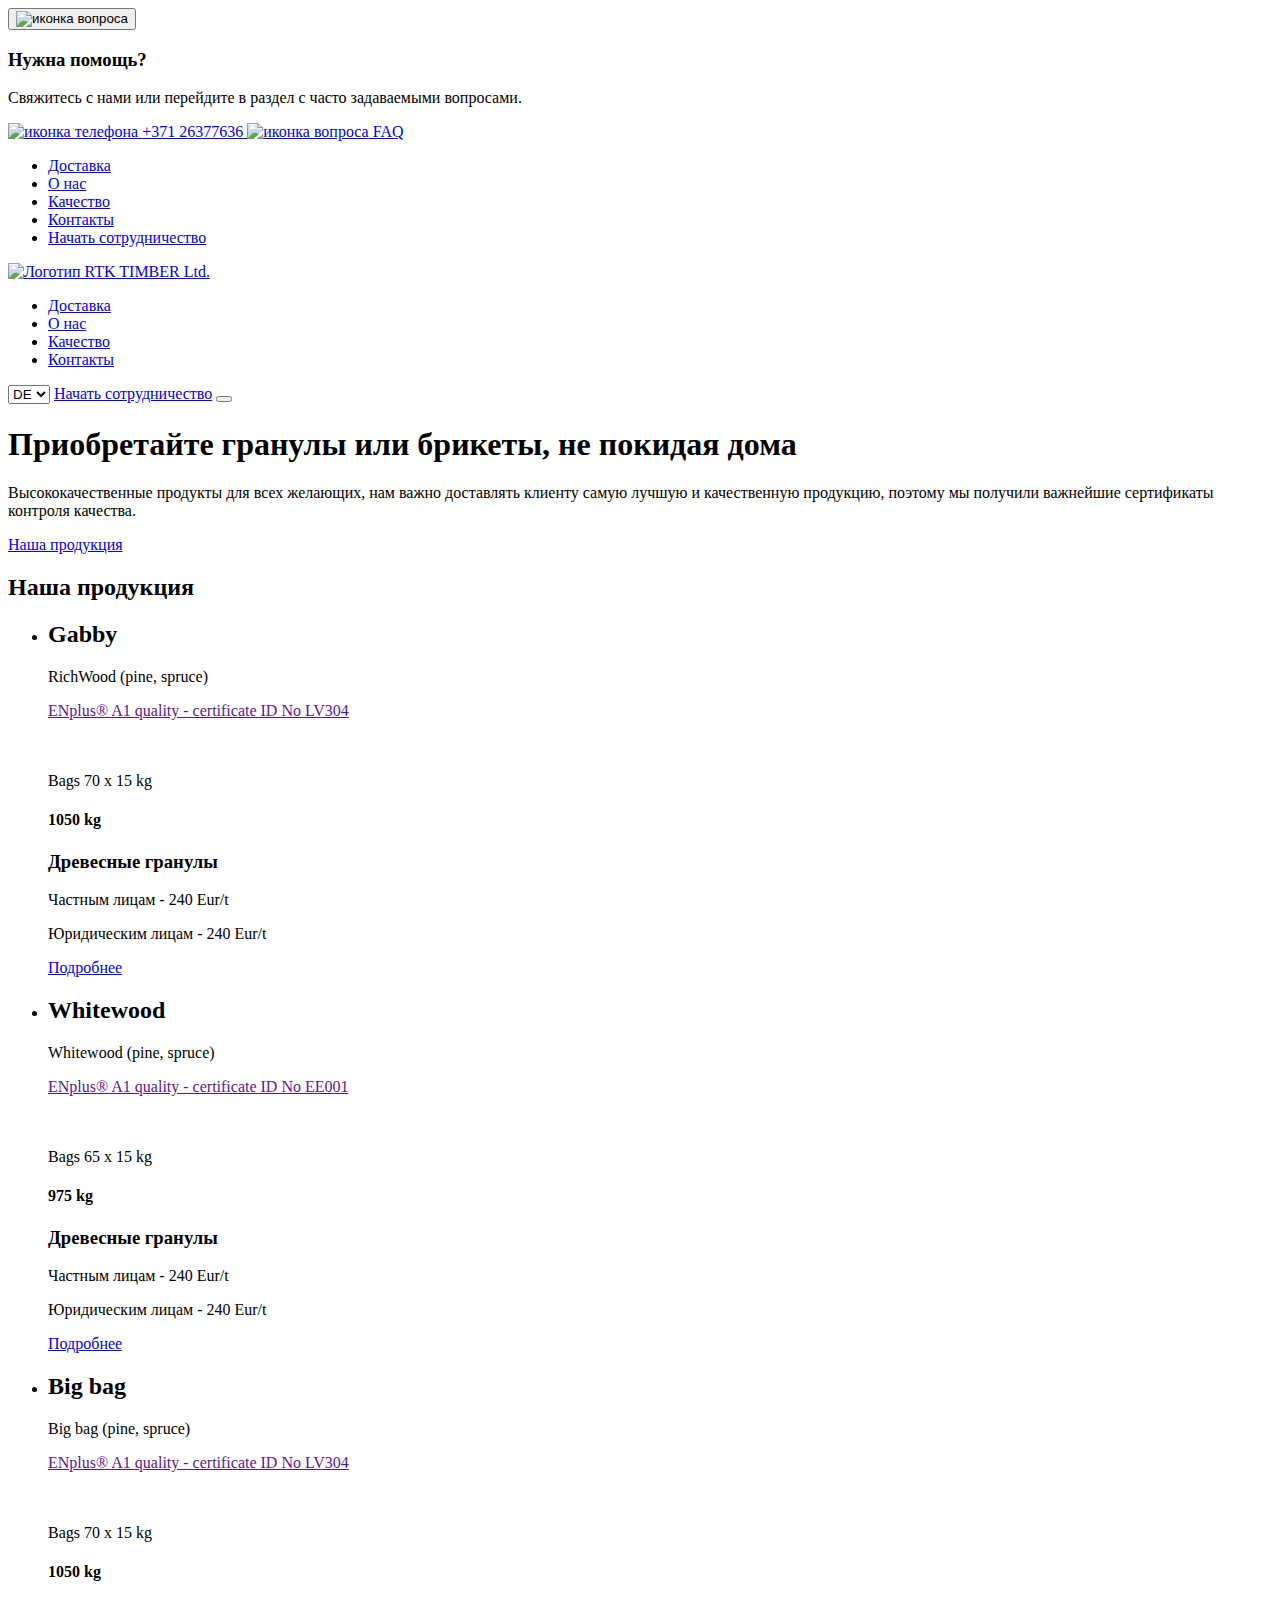
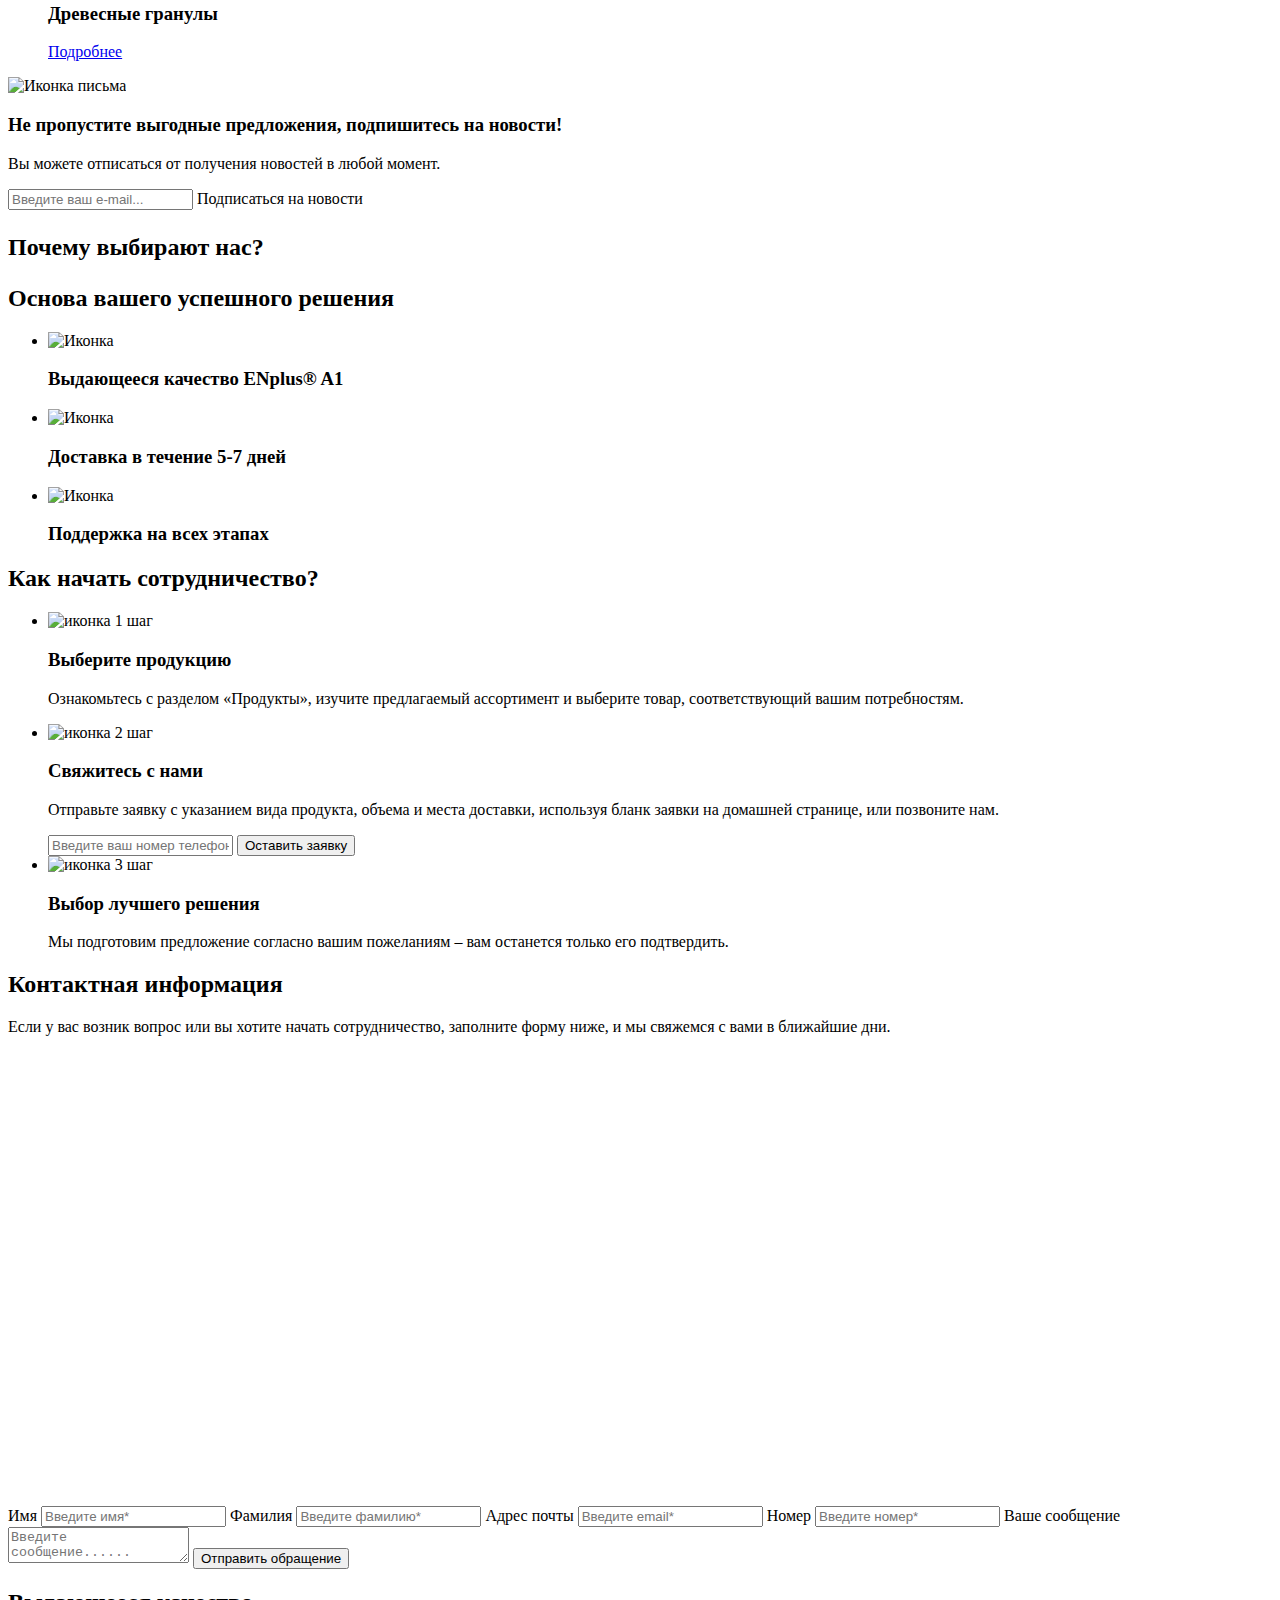
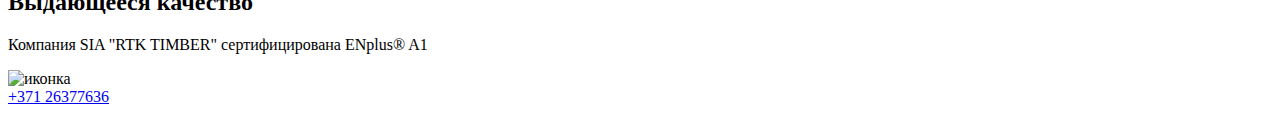
==== index.html @ a5837cf3 "Add files via upload" ====
<!DOCTYPE html>
<html lang="ru">
<head>
  <meta charset="UTF-8">
  <meta name="viewport" content="width=device-width, initial-scale=1.0">
  <title>RTK TIMBER Ltd.</title>
  <link rel="stylesheet" href="css/vars.css">
  <link rel="stylesheet" href="css/global.css">
  <link rel="stylesheet" href="css/index.css">
</head>
<body>
  <button class="btn-pop-up">
    <img src="images/icons/question.svg" alt="иконка вопроса">
  </button>
  <div class="pop-up">
    <div class="pop-up__inner">
      <h3 class="pop-up__title lng-trans-51">Нужна помощь?</h3>
      <p class="pop-up__text lng-trans-52">Свяжитесь с нами или перейдите в раздел с часто задаваемыми вопросами.</p>
      <div class="pop-up__links">
        <a class="pop-up__link pop-up__link-tel" href="tel:+37126377636">
          <span>
            <img src="images/icons/phone.svg" alt="иконка телефона">
          </span>
          <span>+371 26377636</span>
        </a>
        <a class="pop-up__link pop-up__link-faq" href="faq.html">
          <span>
            <img src="images/icons/question.svg" alt="иконка вопроса">
          </span>
          <span>FAQ</span>
        </a>
      </div>
    </div>
  </div>
  <div class="mobile-menu">
    <nav class="mobile-menu__inner">
      <ul class="header__nav-list--mobile">
        <li>
          <a class="header__nav-link" href="delivery.html">Доставка</a>
        </li>
        <li>
          <a class="header__nav-link" href="about.html">О нас</a>
        </li>
        <li>
          <a class="header__nav-link" href="quality.html">Качество</a>
        </li>
        <li>
          <a class="header__nav-link" href="contacts.html">Контакты</a>
        </li>
        <li>
          <a class="header__nav-btn--mobile" href="cooperation.html">Начать сотрудничество</a>
        </li>
      </ul>
    </nav>
  </div>
  <header class="header d-center-between">
    <a href="index.html">
      <img src="images/logo.svg" alt="Логотип RTK TIMBER Ltd." width="102" height="60">
    </a>
    <nav class="d-center">
     
      <ul class="header__nav-list d-center-between">
        <li>
          <a class="header__nav-link lng-Delivery" href="delivery.html">Доставка</a>
        </li>
        <li>
          <a class="header__nav-link lng-About" href="about.html">О нас</a>
        </li>
        <li>
          <a class="header__nav-link lng-Quality" href="quality.html">Качество</a>
        </li>
        <li>
          <a class="header__nav-link lng-Contacts" href="contacts.html">Контакты</a>
        </li>
      </ul>
      <select class="change-lang select">
        <option value="de">DE</option>
        <option value="ru">RU</option>
        <option value="lv">LV</option>
        <option value="it">IT</option>
    </select>
      <a  class="header__nav-btn lng-Start_cooperation" href="cooperation.html">Начать сотрудничество</a>
      <!-- <div>
        <select  class="header__nav-select" name="lang" id="select-lang">
          <option value="RU">RU</option>
          <option value="EN">EN</option>
        </select>
        <div class="header__nav-dropdown">0,00</div>
      </div> -->
      <button class="burger-btn">
        <div class="burger-btn__inner">
          <span></span>
          <span></span>
          <span></span>
        </div>
      </button>
    </nav>
  </header>
  <main>
    <section class="section-main">
      <div class="section-main__inner">
        <h1 class="section-main__title title-1 title-1-1 lng-Pellets">
          Приобретайте гранулы или брикеты, не покидая дома
        </h1>
        <p class="section-main__text lng-Augstas">
          Высококачественные продукты для всех желающих, нам важно доставлять клиенту самую лучшую и качественную продукцию, поэтому мы получили важнейшие сертификаты контроля качества.
        </p>
        <a class="section-main__link lng-Produkte" href="#products">Наша продукция</a>
      </div>
    </section>
    <section class="section-products" id="products">
      <h2 class="title-1 section-products__title lng-Produkte2">Наша продукция</h2>
      <ul class="section-proucts__list products-list">
        <li class="products-list__item">
          <div class="products_list-item">
            <div class="products_list-item-top">
              <div class="products_list-item-top-left">
                <h2 class="lng-trans-53">Gabby</h2>
                <p>RichWood (pine, spruce)</p>
                <a href="">ENplus® A1 quality - certificate ID No LV304</a>
              </div>
              <div class="products_list-item-top-rigth">
                <img src="images/fn-card.png" alt="">
              </div>
   
            </div>
            <div class="products_list-item-mid">
              <div class="products_list-item-mid-left">
                <div class="products_list-item-mid-item">
                  <img src="images/icons/dial-svgrepo-com.svg" alt="">
                  <div class="products_list-item-mid-item-text">
                    <p>Bags 70 x 15 kg</p>
                    <h4>1050 kg</h4>
                  </div>
                </div>
               
              </div>
              
            </div>
            <!-- <div class="products_list-item-bot">
              <button>Request a price</button>
            </div> -->
          </div>
          <div class="products-list__bottom">
            <div>
              <h3 class="products-list__title lng-Holzpellets">Древесные гранулы</h3>
              <p class="products-list__price products-list__price-1 lng-trans-91">Частным лицам - 240 Eur/t</p>
              <p class="products-list__price lng-trans-93">Юридическим лицам - 240 Eur/t</p>
            </div>
            <a class="products-list__link lng-Lasīt" href="cooperation.html">Подробнее</a>
          </div>
        </li>
        <li class="products-list__item">
          <div class="products_list-item">
            <div class="products_list-item-top">
              <div class="products_list-item-top-left">
                <h2 class="lng-whitewood">Whitewood</h2>
                <p>Whitewood (pine, spruce)</p>
                <a href="">ENplus® A1 quality - certificate ID No EE001</a>
              </div>
              <div class="products_list-item-top-rigth">
                <img src="images/products/wh.png" alt="">
              </div>
   
            </div>
            <div class="products_list-item-mid">
              <div class="products_list-item-mid-left">
                <div class="products_list-item-mid-item">
                  <img src="images/icons/dial-svgrepo-com.svg" alt="">
                  <div class="products_list-item-mid-item-text">
                    <p>Bags 65 x 15 kg</p>
                    <h4>975 kg</h4>
                  </div>
                </div>

              </div>
            
            </div>
            <!-- <div class="products_list-item-bot">
              <button>Request a price</button>
            </div> -->
          </div>
          <div class="products-list__bottom">
            <div>
              <h3 class="products-list__title lng-Holzpellets2">Древесные гранулы</h3>
              <p class="products-list__price products-list__price-1 lng-trans-92">Частным лицам - 240 Eur/t</p>
              <p class="products-list__price lng-trans-94">Юридическим лицам - 240 Eur/t</p>
            </div>
            <a class="products-list__link lng-Lasīt2" href="cooperation.html">Подробнее</a>
          </div>
        </li>
        <li class="products-list__item">
          <div class="products_list-item">
            <div class="products_list-item-top">
              <div class="products_list-item-top-left">
                <h2 class="lng-Big_bag">Big bag</h2>
                <p>Big bag (pine, spruce)</p>
                <a href="">ENplus® A1 quality - certificate ID No LV304</a>
              </div>
              <div class="products_list-item-top-rigth">
                <img src="images/products/bg.png" class="products_list-item-top-rigth_img" alt="">
              </div>
   
            </div>
            <div class="products_list-item-mid">
              <div class="products_list-item-mid-left">
                <div class="products_list-item-mid-item">
                  <img src="images/icons/dial-svgrepo-com.svg" alt="">
                  <div class="products_list-item-mid-item-text">
                    <p>Bags 70 x 15 kg</p>
                    <h4>1050 kg</h4>
                  </div>
                </div>
               
              </div>
      
            </div>
   
          </div>
          <div class="products-list__bottom">
            <div>
              <h3 class="products-list__title lng-Holzpellets3">Древесные гранулы</h3>
            </div>
            <a class="products-list__link lng-Lasīt3" href="cooperation.html">Подробнее</a>
          </div>
        </li>
      

      </ul>
      <div class="promo-banner">
        <div class="promo-banner__inner">
          <div class="promo-banner__content">
            <div class="promo-banner__icon">
              <img src="images/icons/letter.svg" alt="Иконка письма" width="36" height="29">
            </div>
            <div class="promo-banner__text">
              <div class="promo-banner__text-inner">
                <h3 class="title-2 lng-Verpassen">Не пропустите выгодные предложения, подпишитесь на новости!</h3>
                <p class="lng-Jūs">Вы можете отписаться от получения новостей в любой момент.
                </p>
              </div>
            </div>
          </div>
          <form class="promo-banner__form">
            <input class="promo-banner__input" type="email" placeholder="Введите ваш e-mail...">
            <a class="promo-banner__link lng-Abonēt">Подписаться на новости</a>
          </form>
        </div>
      </div>
    </section>
    <div class="bg-white">
      <section class="section-about">
        <h2 class="title-1 section-about__title">
          <p class="lng-trans-1 section-contacts__title">Почему выбирают нас?</p>
          <span class="lng-trans-2">Основа вашего успешного решения</span> 
        </h2>
        <ul class="section-about__list">
          <li class="section-about__item">
            <div class="section-about__item-icon">
              <img src="images/icons/quality.svg" alt="Иконка" width="50" height="50">
            </div>
            <div class="section-about__item-content">
              <h3 class="section-about__item-title lng-trans-3">Выдающееся качество ENplus® A1</h3>
              <!-- <p class="section-about__item-text">Предприятие сертифицировано согласно стандартам качества /A2, FSC® и PEFC™</p> -->
            </div>
          </li>
          <li class="section-about__item">
            <div class="section-about__item-icon">
              <img src="images/icons/delivery.svg" alt="Иконка" width="40" height="40">
            </div>
            <div class="section-about__item-content">
              <h3 class="section-about__item-title lng-trans-4">Доставка в течение 5-7 дней</h3>
              <!-- <p class="section-about__item-text">Мы дадим ответы на все ваши вопросы о продукции и ее приобретении</p> -->
            </div>
          </li>
          <li class="section-about__item">
            <div class="section-about__item-icon">
              <img src="images/icons/support.svg" alt="Иконка" width="48" height="48">
            </div>
            <div class="section-about__item-content">
              <h3 class="section-about__item-title lng-trans-5">Поддержка на всех этапах</h3>
              <!-- <p class="section-about__item-text">Мы дадим ответы на все ваши вопросы о продукции и ее приобретении</p> -->
            </div>
          </li>

        </ul>
      </section>
      <section class="section-cooperation">
        <h2 class="title-1 section-cooperation__title lng-trans-6">Как начать сотрудничество?</h2>
        <ul class="section-cooperetion__cards">
          <li class="section-cooperetion__card">
            <div class="card">
              <div class="card__top">
                <div class="card__top-step">
                  <img src="images/icons/cart.svg" alt="иконка" width="31" height="33">
                  <span class="lng-trans-7">1 шаг</span>
                </div>
                <h3 class="card__title lng-trans-10">Выберите продукцию</h3>
                <p class="card__text lng-trans-11">Ознакомьтесь с разделом «Продукты», изучите предлагаемый ассортимент и выберите товар, соответствующий вашим потребностям.</p>
              </div>
            </div>
          </li>
          <li class="section-cooperetion__card">
            <div class="card">
              <div class="card__top">
                <div class="card__top-step">
                  <img src="images/icons/message.svg" alt="иконка" width="32" height="32">
                  <span class="lng-trans-8">2 шаг</span>
                </div>
                <h3 class="card__title lng-trans-13">Свяжитесь с нами</h3>
                <p class="card__text lng-trans-12">Отправьте заявку с указанием вида продукта, объема и места доставки, используя бланк заявки на домашней странице, или позвоните нам.</p>
              </div>
              <form class="card__bottom" action="cooperation.html">
                <input class="card__bottom-input" type="tel" placeholder="Введите ваш номер телефона">
                <button class="card__bottom-btn lng-trans-16">Оставить заявку</button>
              </form>
            </div>
          </li>
          <li class="section-cooperetion__card">
            <div class="card">
              <div class="card__top">
                <div class="card__top-step">
                  <img src="images/icons/feelgood.svg" alt="иконка" width="32" height="32">
                  <span class="lng-trans-9">3 шаг</span>
                </div>
                <h3 class="card__title lng-trans-14">Выбор лучшего решения</h3>
                <p class="card__text lng-trans-15">Мы подготовим предложение согласно вашим пожеланиям – вам останется только его подтвердить.</p>
              </div>
            </div>
          </li>
        </ul>
      </section>
    </div>
    <section class="section-contacts">
      <h2 class="title-1 section-contacts__title lng-trans-17">Контактная информация</h2>
      <p class="section-contacts__text lng-trans-18">Если у вас возник вопрос или вы хотите начать сотрудничество, заполните форму ниже, и мы свяжемся с вами в ближайшие дни.</p>
      <div class="section-contacts__content">
        <div class="section-contacts__left">
          <div class="section-contacts__map">
            <iframe src="https://www.google.com/maps/embed?pb=!1m18!1m12!1m3!1d17136.477542936304!2d24.209155720240776!3d56.89257624809044!2m3!1f0!2f0!3f0!3m2!1i1024!2i768!4f13.1!3m3!1m2!1s0x46eed25c996e2869%3A0xe9f9d55bf4d96d21!2zQXRiYWxzcyBpZWxhIDUsIExhdGdhbGVzIHByaWVrxaFwaWxzxJN0YSwgUsSrZ2EsIExWLTEwNjMsINCb0LDRgtCy0LjRjw!5e0!3m2!1sru!2sru!4v1717455332401!5m2!1sru!2sru" width="100%" height="450" style="border:0;" allowfullscreen="" loading="lazy" referrerpolicy="no-referrer-when-downgrade"></iframe>
          </div>

        </div>
        <div class="section-contacts__right">
          <form class="section-contacts__form" method="post" action="/index.php">
            <label>
              <span class="lng-trans-19">Имя</span>
              <input name="name" type="text" placeholder="Введите имя*">
            </label>
            <label>
              <span class="lng-trans-20">Фамилия</span>
              <input type="text" name="fam" placeholder="Введите фамилию*">
            </label>
            <label>
              <span class="lng-trans-21">Адрес почты</span>
              <input type="email" name="gmail" placeholder="Введите email*">
            </label>
            <label>
              <span class="lng-trans-22">Номер</span>
              <input type="tel" name="phone" placeholder="Введите номер*">
            </label>
            <label class="section-contacts__form-message">
              <span class="lng-trans-23">Ваше сообщение</span>
              <textarea name="massage" id="message" placeholder="Введите сообщение......"></textarea>
            </label>
            <button class="section-contacts__form-btn lng-trans-24" type="submit">Отправить обращение</button>
            <input type="hidden" name="act" value="order">
          </form>
        </div>
      </div>
    </section>
  </main>
  <footer class="footer">
    <div>
      <h2 class="title-1 footer__title lng-trans-25">Выдающееся качество</h2>
      <div class="footer_all">
        <p class="footer__text lng-trans-26">Компания SIA "RTK TIMBER" сертифицирована ENplus® A1
        </p>
        <div class="footer__contacts">
          <!-- <div class="footer__contact">
            <div class="footer__contact-icon">
              <img src="images/icons/letter.svg" alt="иконка">
            </div>
            <a href="mailto:dsasdasd@sample.com">dsasdasd@sample.com</a>
          </div> -->
          <div class="footer__contact"> 
            <div class="footer__contact-icon">
              <img src="images/icons/phone-active.svg" alt="иконка">
            </div>
            <a href="tel:+37126377636">+371 26377636</a>
          </div>
          <!-- <div class="footer__contact"> 
            <div class="footer__contact-icon">
              <img src="images/icons/geo-mark.svg" alt="иконка" width="24" height="28">
            </div>
            <div>
              <p>
                SIA "RTK TIMBER"
              </p>
              <p>
                LV40103822821
              </p>
              <p>         
                Stabu iela 62-8 LV 1009
              </p>
            </div>
          </div> -->
        </div>
      </div>
   
    </div>
    <!-- <div class="footer__right-wrapper">
      <div class="footer__right">
        <img src="images/certificate/certificate-4.png" alt="сертификат 4">
        <img src="images/certificate/certificate-3.png" alt="сертификат 3">
        <img src="images/certificate/certificate-2.png" alt="сертификат 2">
        <img src="images/certificate/certificate-1.png" alt="сертификат 1">
      </div>
    </div> -->
  </footer>
  <script src="js/index.js"></script>
  <script src="js/lang.js"></script>
</body>
</html>
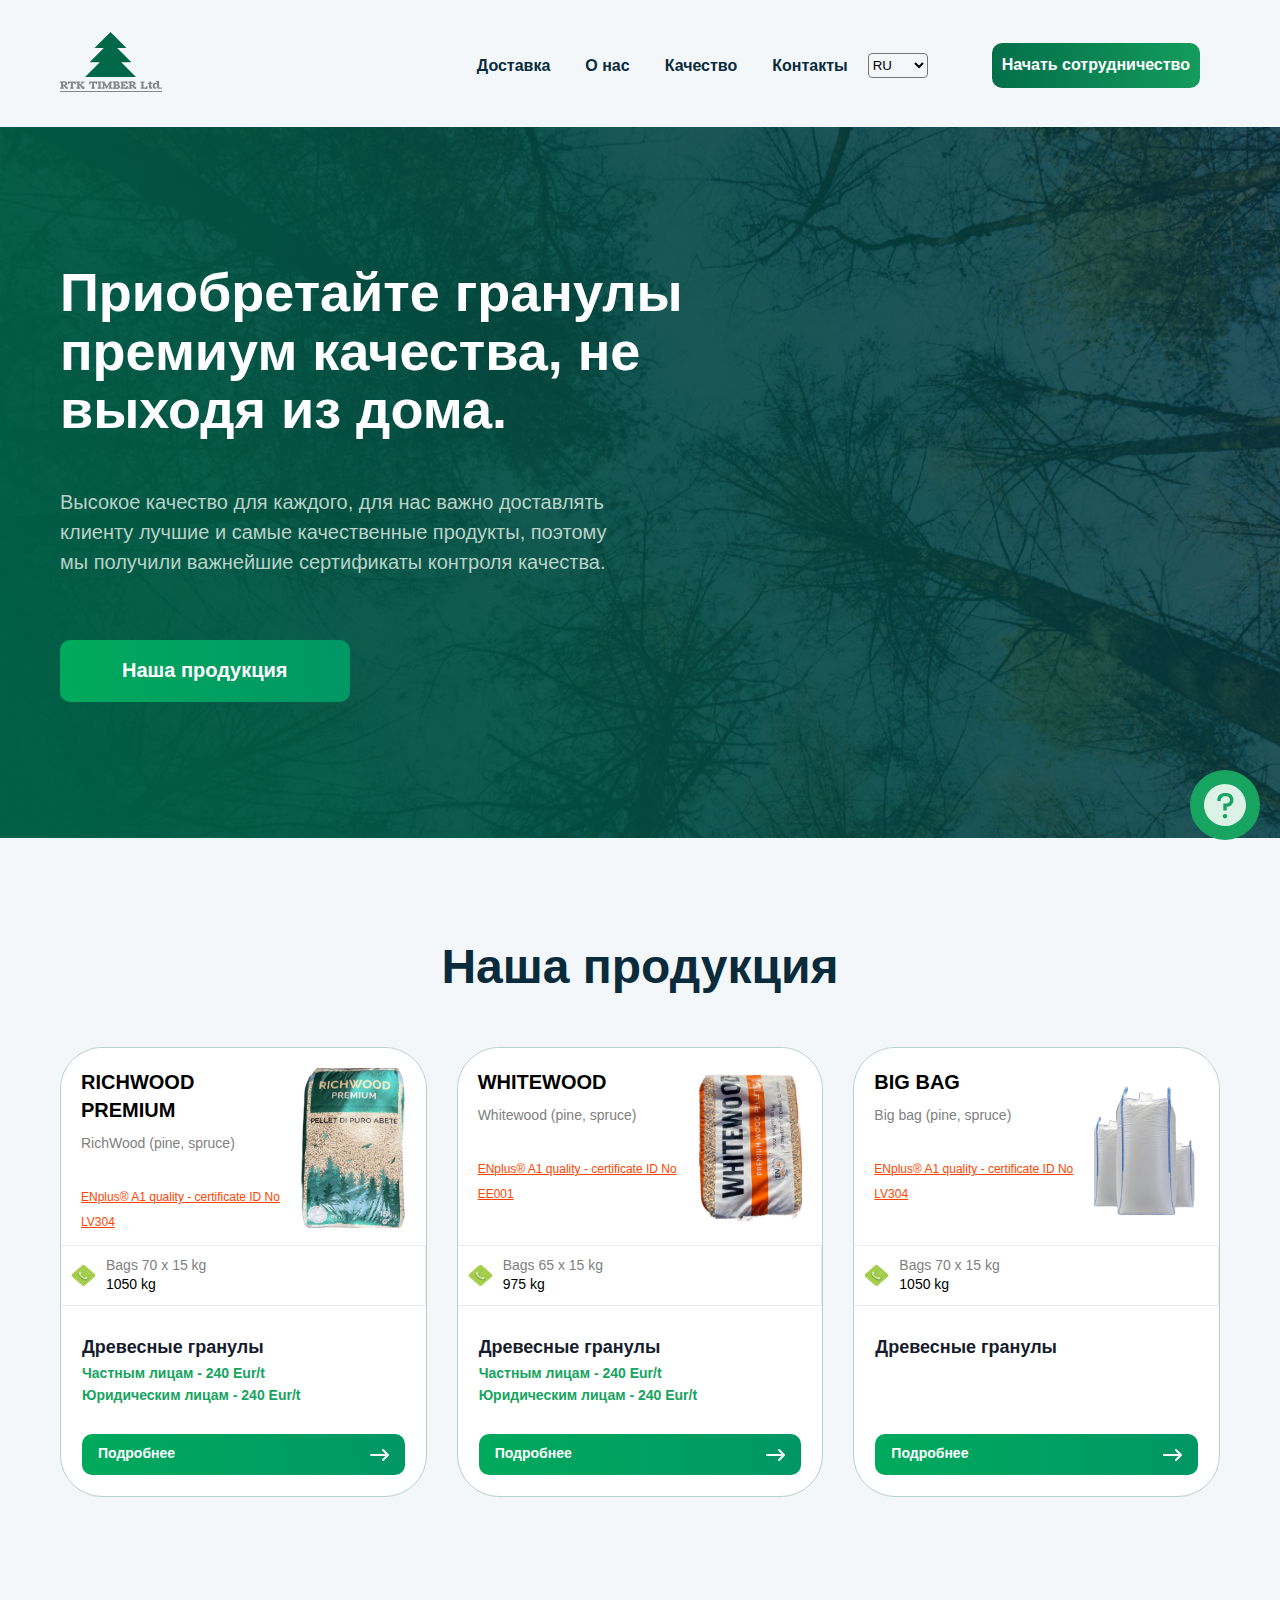
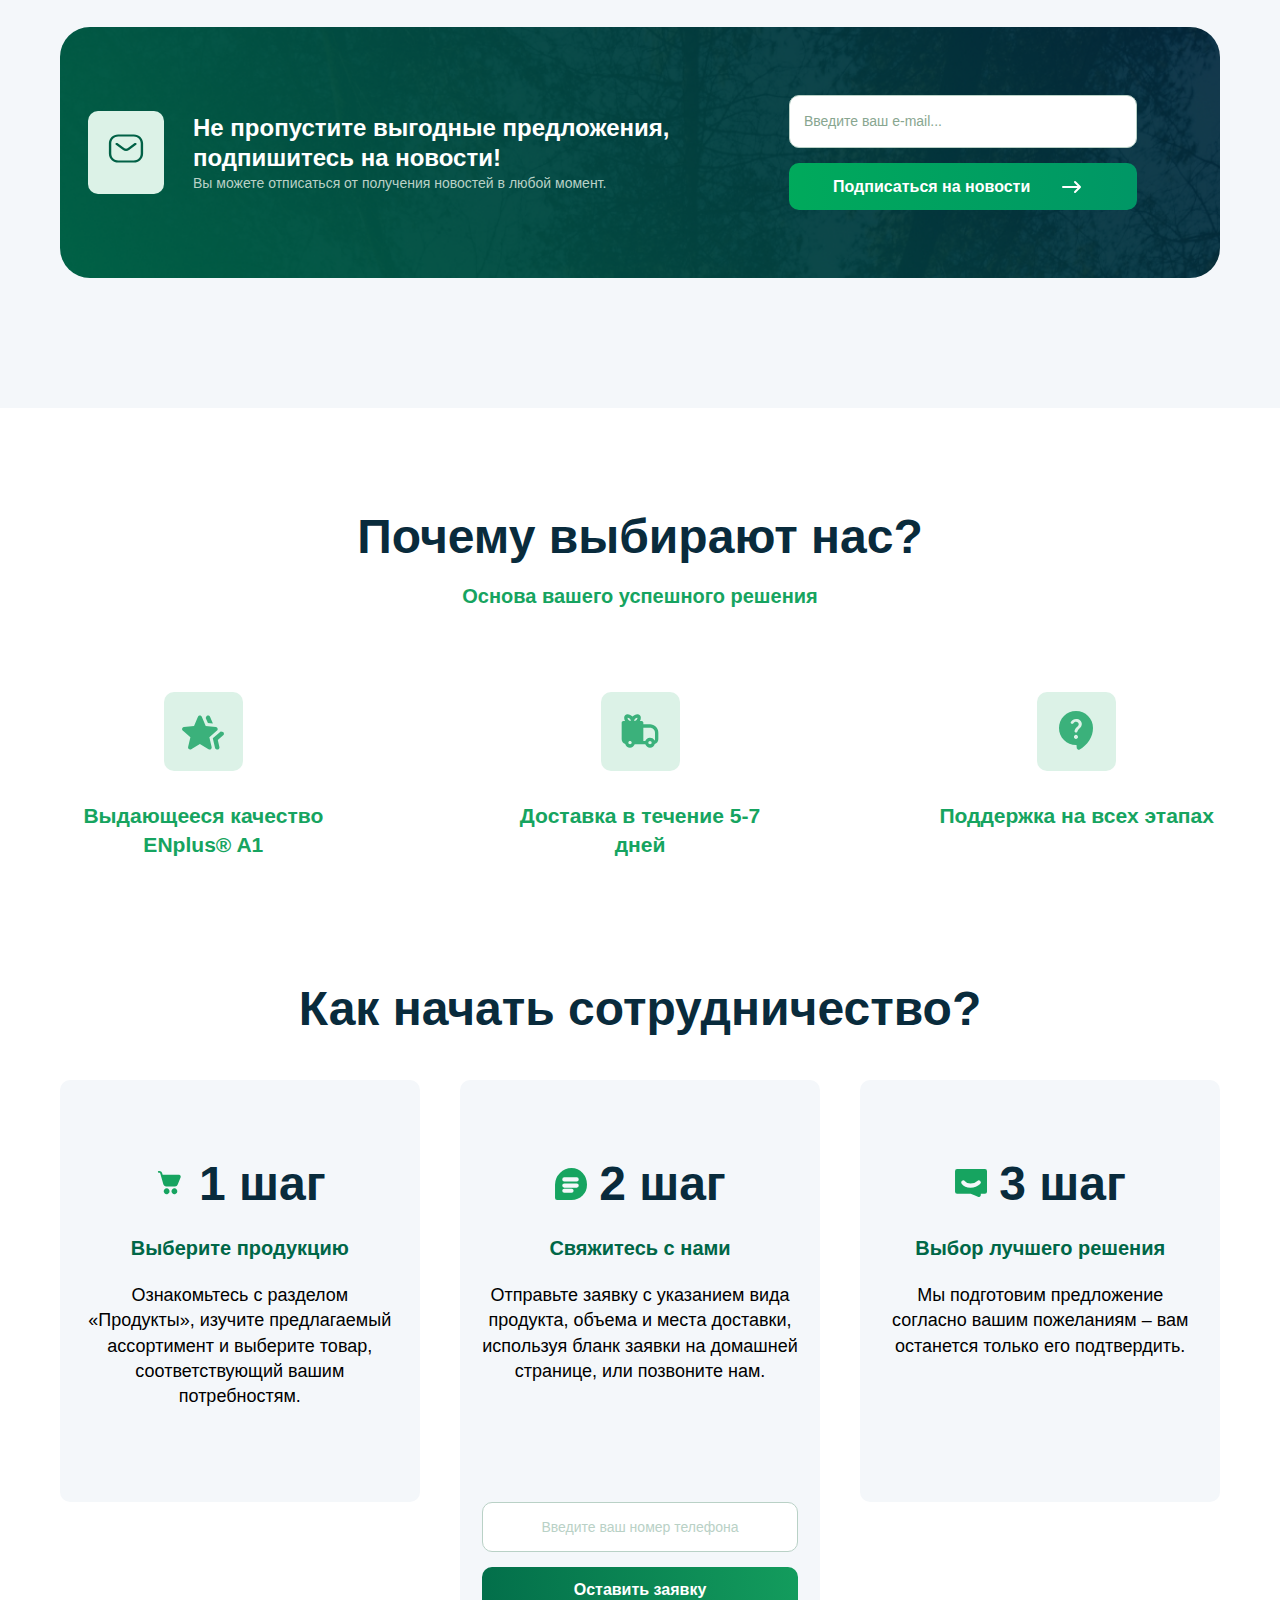
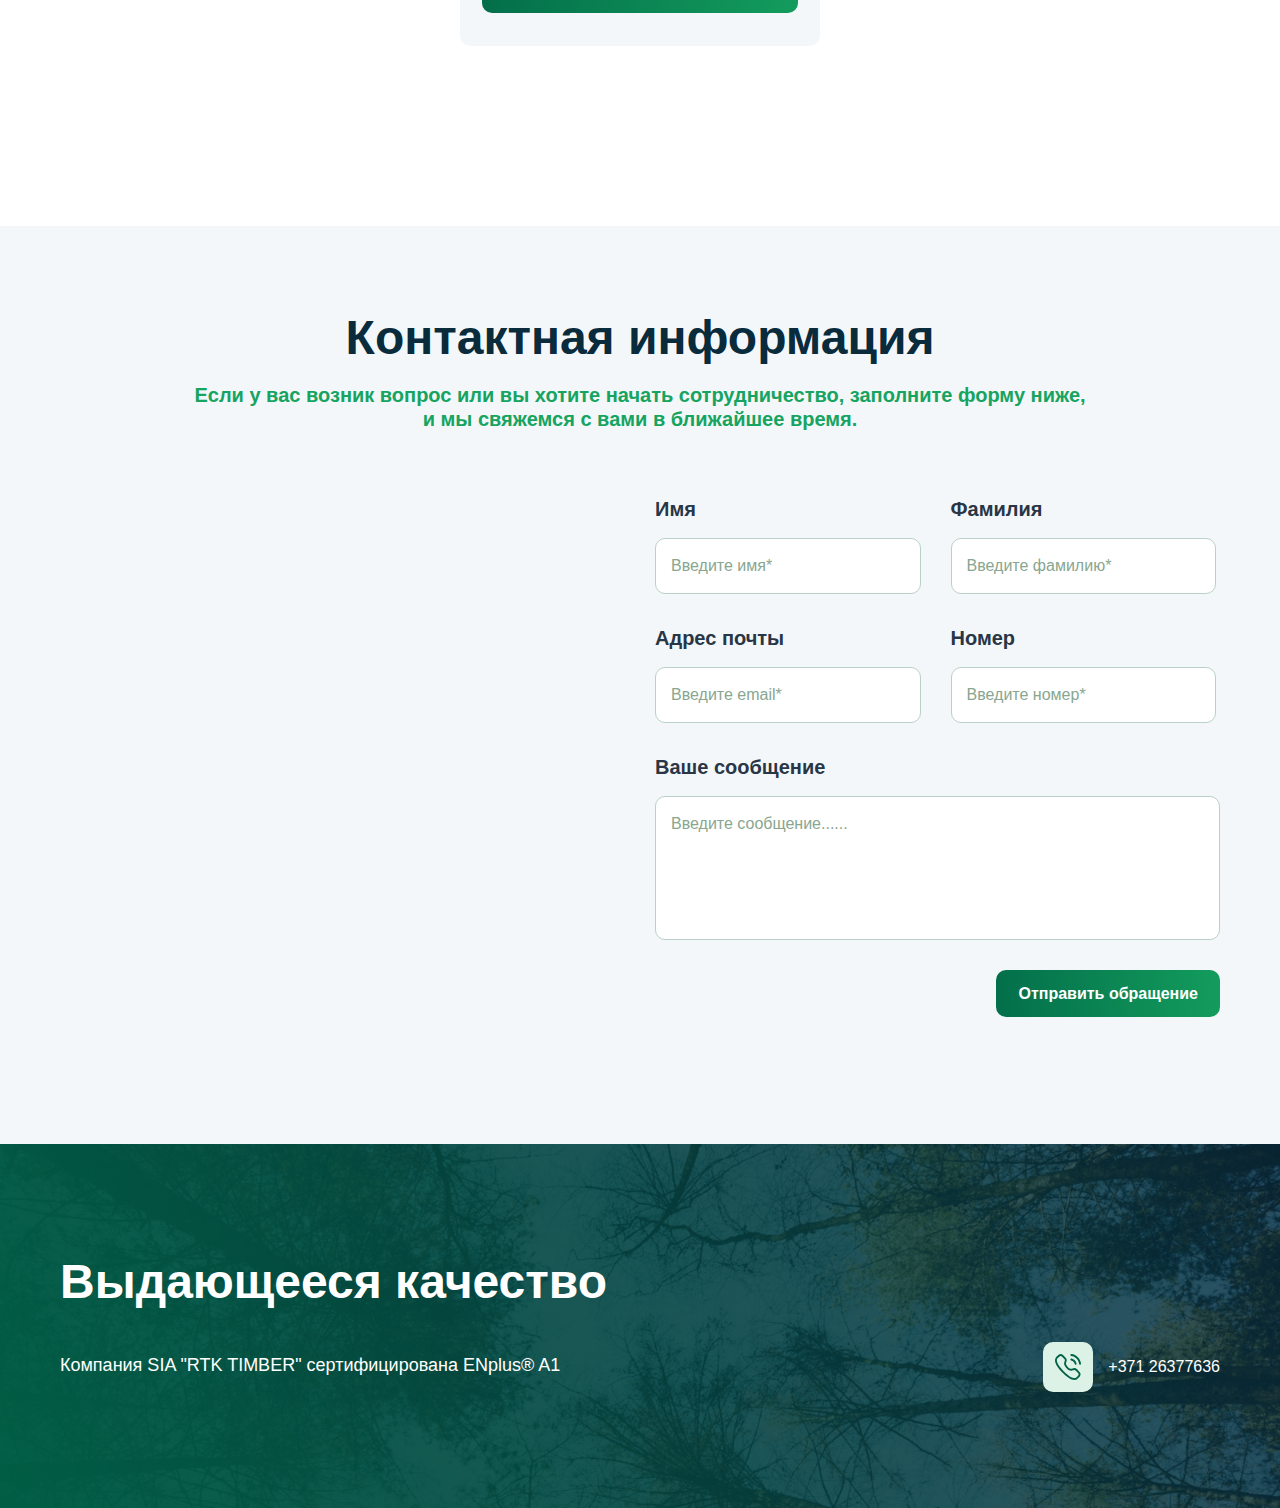
==== commit f7e4ae3a: "Add files via upload" ====
--- a/index.html
+++ b/index.html
@@ -337,7 +337,7 @@
       <div class="section-contacts__content">
         <div class="section-contacts__left">
           <div class="section-contacts__map">
-            <iframe src="https://www.google.com/maps/embed?pb=!1m18!1m12!1m3!1d17136.477542936304!2d24.209155720240776!3d56.89257624809044!2m3!1f0!2f0!3f0!3m2!1i1024!2i768!4f13.1!3m3!1m2!1s0x46eed25c996e2869%3A0xe9f9d55bf4d96d21!2zQXRiYWxzcyBpZWxhIDUsIExhdGdhbGVzIHByaWVrxaFwaWxzxJN0YSwgUsSrZ2EsIExWLTEwNjMsINCb0LDRgtCy0LjRjw!5e0!3m2!1sru!2sru!4v1717455332401!5m2!1sru!2sru" width="100%" height="450" style="border:0;" allowfullscreen="" loading="lazy" referrerpolicy="no-referrer-when-downgrade"></iframe>
+            <iframe src="https://www.google.com/maps/embed?pb=!1m18!1m12!1m3!1d2179.3280227084438!2d24.215294577461563!3d56.89176417352711!2m3!1f0!2f0!3f0!3m2!1i1024!2i768!4f13.1!3m3!1m2!1s0x46eed25c996e2869%3A0xe9f9d55bf4d96d21!2sAtbalss%20iela%205%2C%20Latgales%20priek%C5%A1pils%C4%93ta%2C%20R%C4%ABga%2C%20LV-1063%2C%20Latvija!5e0!3m2!1slv!2sru!4v1727194681802!5m2!1slv!2sru" width="100%" height="450" style="border:0;" allowfullscreen="" loading="lazy" referrerpolicy="no-referrer-when-downgrade"></iframe>
           </div>
 
         </div>
--- a/css/vars.css
+++ b/css/vars.css
@@ -0,0 +1,59 @@
+:root {
+  --padding-page: 245px;
+  --padding-page-2: 120px;
+  --padding-page-3: 60px;
+  --padding-page-4: 24px;
+  --title-font-size: 48px;
+  --title-font-size-2: 24px;
+  --title-font-size-3: 22px;
+  --title-font-size-4: 20px;
+  --content-font-size: 18px;
+  --content-font-size-2: 14px;
+  --green: #16A460;
+  --green-100: #B9D1C6;
+  --green-200: #DCF2E7;
+  --green-300: #3BB17B;
+  --green-500: #006747;
+  --bg: #F4F7FA;
+  --bg-white: #ffffff;
+  --bg-green: var(--green);
+  --bg-icons: var(--green-200);
+  --icons-color: var(--green-300);
+  --text-dark: #000000;
+  --text-dark-200: #232323;
+  --text-white: #ffffff;
+  --text-blue: #092B3C;
+  --text-blue-dark: #161C2D;
+  --text-green: var(--green);
+  --text-green-dark: var(--green-500);
+  --text-default: var(--text-dark);
+  --text-in-boxes: #88A690;
+  --label-title: #283646;
+  --outer-line: var(--green-100);
+  --gradient: linear-gradient(85.95deg, #00AD5A -16.85%, #009367 117.47%);
+  --gradient-hover: linear-gradient(85.95deg, #02944d -16.85%, #006d4c 117.47%);
+  --gradient-1: linear-gradient(85.95deg, #006747 -16.85%, #16A460 117.47%);
+  --gradient-1-hover: linear-gradient(85.95deg, #014b33 -16.85%, #11804a 117.47%);
+}
+
+@media (max-width: 1599px) {
+  :root {
+    --padding-page: 120px;
+  }
+}
+
+@media (max-width: 1280px) {
+  :root {
+    --padding-page: 60px;
+  }
+}
+@media (max-width: 768px) {
+  :root {
+      --padding-page: 30px;
+  }
+}
+@media (max-width: 540px) {
+  :root {
+      --padding-page: 24px;
+  }
+}--- a/css/global.css
+++ b/css/global.css
@@ -0,0 +1,927 @@
+.d-center {
+  display: flex;
+  align-items: center;
+}
+.d-center-between {
+  display: flex;
+  align-items: center;
+  justify-content: space-between;
+}
+.d-center-center {
+  display: flex;
+  align-items: center;
+  justify-content: center;
+}
+html   {
+  scroll-behavior: smooth;
+}
+a {
+  text-decoration: none;
+}
+
+ul {
+  list-style-type: none;
+  padding: 0;
+  margin: 0;
+}
+
+p,
+h1,h2,h3,h4,h5,h6 {
+  margin: 0;
+  padding: 0;
+}
+
+html {
+  box-sizing: border-box;
+}
+*, *::before, *::after{
+  box-sizing: inherit;
+}
+input[type=search] {
+  box-sizing: border-box;
+}
+
+body {
+  font-family: 'Montserrat', sans-serif;
+  font-weight: 500;
+  font-size: 18px;
+  line-height: 1.4;
+  color: var(--text-default);
+  background-color: var(--bg);
+  margin: 0;
+  padding: 0;
+}
+
+body {
+  display: flex;
+  flex-direction: column;
+  min-height: 100vh;
+}
+
+main {
+  flex-grow: 1;
+}
+
+.text-green {
+  color: var(--text-green);
+}
+
+.text-bold {
+  font-weight: 700;
+}
+
+.title-1 {
+  font-size: 48px;
+  font-weight: 700;
+  line-height: 58.51px;
+  text-align: center;
+}
+.title-1-1 {
+  font-size: 54px;
+}
+.select {
+  margin-left: 20px;
+  width: 60px;
+  height: 25px;
+  background-color: #f4f7fa;
+  border-radius: 4px;
+}
+.title-2 {
+  font-size: 24px;
+  font-weight: 600;
+  line-height: 29.26px;
+  text-align: left;
+}
+
+.title-3 {
+  font-size: 22px;
+  font-weight: 700;
+  line-height: 24px;
+  text-align: left;
+}
+
+.title-4 {
+  font-size: 20px;
+  font-weight: 600;
+  line-height: 22;
+  text-align: left;
+}
+
+.bg-white {
+  background-color: var(--bg-white);
+}
+
+.btn-pop-up {
+  cursor: pointer;
+  border: none;
+  border-radius: 70px;
+  position: fixed;
+  z-index: 2;
+  right: 20px;
+  bottom: 60px;
+  display: flex;
+  align-items: center;
+  justify-content: center;
+  background-color: var(--bg-green);
+  padding: 14px;
+}
+.pop-up {
+  position: absolute;
+  top: 0;
+  left: 0;
+  right: 0;
+  bottom: 0;
+  display: none;
+}
+.pop-up--active {
+  display: block;
+}
+.pop-up__inner {
+  position: fixed;
+  z-index: 2;
+  top: 50%;
+  left: 50%;
+  transform: translate(-50%, -50%);
+  border-radius: 20px;
+  text-align: center;
+  background-color: var(--bg-green);
+  padding: 36px 26px 38px;
+}
+.pop-up__title {
+  font-size: 22px;
+  font-weight: 700;
+  line-height: 27px;
+  color: var(--text-white);
+  margin-bottom: 10px;
+}
+.pop-up__text {
+  font-size: 16px;
+  font-weight: 500;
+  line-height: 20px;
+  color: var(--text-white);
+  max-width: 348px;
+  margin-bottom: 26px;
+}
+.pop-up__links {
+  display: flex;
+  justify-content: center;
+  gap: 10px;
+}
+.pop-up__link {
+  border-radius: 10px;
+  text-transform: uppercase;
+  font-size: 18px;
+  line-height: 18px;
+  display: flex;
+  align-items: center;
+}
+.pop-up__link-tel {
+  color: var(--text-blue);
+  gap: 17px;
+  background-color: var(--bg-white);
+  padding: 8px 9px;
+}
+.pop-up__link-tel img {
+  width: 24px;
+  height: 24px;
+}
+.pop-up__link-faq {
+  color: var(--text-white);
+  gap: 10px;
+  background-color: var(--text-green-dark);
+  padding: 6px 11px;
+}
+.pop-up__link-faq img {
+  width: 20px;
+  height: 20px;
+}
+
+.header {
+  padding: 32px var(--padding-page) 28px;
+  gap: 20px;
+}
+.header__nav-list--mobile,
+.burger-btn {
+  display: none;
+}
+.header__nav-list {
+  list-style-type: none;
+  gap: 35px;
+}
+.header__nav-link {
+  text-align: center;
+  font-size: 16px;
+  font-weight: 600;
+  line-height: 26px;
+  color: var(--text-blue);
+}
+.header__nav-link:hover {
+  text-decoration: underline;
+}
+.header__nav-btn--mobile {
+  display: none;
+}
+.header__nav-btn {
+  cursor: pointer;
+  border: none;
+  border-radius: 10px;
+  font-size: 16px;
+  font-weight: 700;
+  line-height: 19.5px;
+  text-align: center;
+  color: var(--text-white);
+  background: var(--gradient-1);
+  margin-inline: 64px 20px;
+  padding: 12px 10px 14px;
+}
+.header__nav-btn:hover {
+  background: var(--gradient-1-hover);
+}
+.header__nav-select {
+  border: none;
+}
+.header__nav-dropdown {
+}
+
+.footer {
+  text-align: left;
+  color: var(--text-white);
+  /* display: flex;
+  justify-content: space-between; */
+  gap: 25px;
+  padding: 109px var(--padding-page) 82px;
+  background-image: url(../images/bg.png);
+  background-repeat: no-repeat;
+  background-size: cover;
+}
+.footer_all {
+  display: flex;
+  align-items: center;
+  width: 100%;
+  gap: 20px;
+  justify-content: space-between;
+}
+.footer__title {
+  text-align: left;
+  margin-bottom: 31px;
+}
+.footer__text {
+  margin-bottom: 36px;
+}
+.footer__contacts {
+  display: flex;
+  flex-wrap: wrap;
+  gap: 25px;
+}
+.footer__contact {
+  display: flex;
+  align-items: center;
+  gap: 15px;
+  margin-bottom: 34px;
+}
+.footer__contact-icon {
+  border-radius: 10px;
+  width: 50px;
+  height: 50px;
+  display: flex;
+  align-items: center;
+  justify-content: center;
+  background-color: var(--bg-icons);
+  padding: 12px;
+}
+.footer__contact a {
+  font-size: 16px;
+  font-weight: 500;
+  color: var(--text-white);
+}
+.footer__right {
+  border-radius: 10px;
+  display: flex;
+  align-items: start;
+  gap: 10px;
+  background-color: var(--bg-white);
+  padding: 17px 19px 18px;
+}
+
+.info-for-user {
+  padding: 42px var(--padding-page) 57px;
+}
+.info-for-user__main-title {
+  font-size: 24px;
+  font-weight: 700;
+  line-height: 28px;
+  color: var(--text-green);
+}
+.info-for-user__title {
+  font-size: 20px;
+  font-weight: 600;
+  line-height: 24px;
+  margin-bottom: 25px;
+}
+
+.info-for-user__text {
+  font-size: 16px;
+  font-weight: 500;
+  line-height: 20px;
+  margin-bottom: 25px;
+}
+
+.info-for-user__text ul li {
+  font-size: 16px;
+  font-weight: 500;
+  line-height: 20px;
+}
+
+.products-list {
+  display: grid;
+  grid-template-columns: repeat(auto-fit, minmax(255px, 1fr));
+  gap: 30px;
+}
+.products-list__item {
+  border-radius: 42px;
+  border: 1px solid var(--outer-line);
+  background-color: var(--bg-white);
+}
+.products-list__img {
+  width: 100%;
+}
+.products-list__bottom {
+  display: flex;
+  flex-direction: column;
+  justify-content: space-between;
+  padding: 0px 21px 21px;
+  height: 160px;
+}
+.products-list__title {
+  font-size: 18px;
+  font-weight: 600;
+  line-height: 22px;
+  color: var(--text-blue-dark);
+  margin-bottom: 7px;
+}
+.products-list__price {
+  font-weight: 700;
+  font-size: 14px;
+  line-height: 17px;
+  color: var(--text-green);
+  margin-bottom: 30px;
+}
+.products-list__price-1 {
+  margin-bottom: 5px;
+}
+.products-list__link {
+  position: relative;
+  cursor: pointer;
+  border-radius: 10px;
+  font-size: 14px;
+  font-weight: 600;
+  color: var(--text-white);
+  display: block;
+  background: var(--gradient);
+  padding: 10px 16px 11px;
+}
+.products-list__link:hover {
+  background: var(--gradient-hover);
+}
+.products-list__link::after {
+  content: url('../images/icons/arrow-right.svg');
+  position: absolute;
+  right: 15px;
+  top: 50%;
+  transform: translateY(-50%);
+  width: 25px;
+  height: 16px;
+}
+
+.main-banner__wrapper {
+  padding: 37px var(--padding-page);
+}
+.main-banner {
+  border-radius: 30px;
+  border: none;
+  background-image: url('../images/banner/banner-forest.png');
+  background-repeat: no-repeat;
+  background-size: cover;
+  padding: 72px 65px;
+}
+.main-banner__title {
+  max-width: 665px;
+  text-align: left;
+  color: var(--text-white);
+}
+
+.promo-banner {
+  border-radius: 30px;
+  border: none;
+  background-image: url('../images/bg-banner.png');
+  background-repeat: no-repeat;
+  background-size: cover;
+  padding: 68px 30px 68px 28px;
+}
+.promo-banner__inner {
+  display: flex;
+  align-items: center;
+}
+.promo-banner__content {
+  display: flex;
+  align-items: center;
+}
+.promo-banner__icon {
+  border-radius: 10px;
+  background-color: var(--bg-icons);
+  padding: 23px 20px;
+  margin-right: 29px;
+}
+.promo-banner__icon img {
+  width: 36px;
+  height: 29px;
+}
+.promo-banner__text {
+  flex-grow: 1;
+  color: var(--text-white);
+  margin-right: 76px;
+}
+.promo-banner__text-inner {
+  max-width: 520px;
+}
+.promo-banner__text p {
+  font-size: 14px;
+  font-weight: 500;
+  line-height: 17px;
+  color: var(--green-100);
+  margin-top: 3px;
+}
+.promo-banner__form {
+  max-width: 348px;
+  flex-grow: 1;
+  display: flex;
+  flex-direction: column;
+  gap: 15px;
+}
+.promo-banner__input {
+  border-radius: 10px;
+  border: 1px solid var(--outer-line);
+  color: var(--text-default);
+  background-color: var(--bg-white);
+  padding: 9px 14px 10px;
+}
+.promo-banner__input,
+.promo-banner__input::placeholder {
+  font-size: 14px;
+  font-weight: 400;
+  line-height: 32px;
+}
+.promo-banner__input::placeholder{
+  color: var(--text-in-boxes);
+}
+.promo-banner__link {
+  position: relative;
+  cursor: pointer;
+  border-radius: 10px;
+  font-size: 16px;
+  font-weight: 700;
+  line-height: 19px;
+  color: var(--text-white);
+  background: var(--gradient);
+  padding: 14px 68px 14px 44px;
+}
+.promo-banner__link::after {
+  content: url('../images/icons/arrow-right.svg');
+  position: absolute;
+  right: 55px;
+  top: 50%;
+  transform: translateY(-50%);
+  width: 25px;
+  height: 16px;
+}
+.promo-banner__link:hover {
+  background: var(--gradient-hover);
+}
+
+.section-contacts {
+  padding: 83px var(--padding-page) 127px;
+}
+.section-contacts__title {
+  color: var(--text-blue);
+  margin-bottom: 15px;
+}
+.section-contacts__text {
+  text-align: center;
+  font-size: 20px;
+  font-weight: 600;
+  line-height: 24px;
+  color: var(--text-green);
+  max-width: 896px;
+  margin-inline: auto;
+  margin-bottom: 64px;
+}
+.section-contacts__content {
+  display: flex;
+  gap: 30px;
+}
+.section-contacts__left {
+  width: 49%;
+}
+.section-contacts__map {
+  border-radius: 30px;
+  max-width: 539px;
+  max-height: 427px;
+  overflow: hidden;
+  margin-bottom: 30px;
+}
+.section-contacts__info {
+  display: flex;
+  gap: 30px;
+}
+.section-contacts__info-item {
+  width: calc(50% - 15px);
+  display: flex;
+  align-items: center;
+  gap: 15px;
+}
+.section-contacts__info-item > div:first-child {
+  border-radius: 10px;
+  background-color: var(--bg-icons);
+  display: flex;
+  align-items: center;
+  justify-content: center;
+  width: 50px;
+  height: 50px;
+  padding: 11px;
+}
+.section-contacts__info-item p {
+  font-size: 16px;
+  font-weight: 500;
+  line-height: 19px;
+  color: var(--text-blue);
+}
+.section-contacts__info-item span {
+  color: var(--text-green);
+}
+.section-contacts__right {
+  width: 49%;
+}
+.section-contacts__form {
+  display: flex;
+  flex-wrap: wrap;
+  gap: 30px;
+}
+.section-contacts__form label {
+  width: 47%;
+}
+.section-contacts__form label.section-contacts__form-message {
+  width: 100%;
+  display: flex;
+  flex-direction: column;
+}
+.section-contacts__form span {
+  display: inline-block;
+  font-size: 20px;
+  font-weight: 700;
+  color: var(--label-title);
+  margin-bottom: 15px;
+}
+.section-contacts__form input,
+.section-contacts__form textarea {
+  border-radius: 10px;
+  border: 1px solid var(--outer-line);
+  color: var(--text-default);
+  width: 100%;
+  background-color: var(--bg-white);
+  padding: 11px 15px;
+}
+.section-contacts__form input,
+.section-contacts__form input::placeholder, 
+.section-contacts__form textarea, 
+.section-contacts__form textarea::placeholder {
+  font-family: inherit;
+  font-size: 16px;
+  font-weight: 400;
+  line-height: 32px;
+}
+.section-contacts__form input::placeholder,
+.section-contacts__form textarea::placeholder {
+  color: var(--text-in-boxes);
+}
+.section-contacts__form textarea {
+  resize: none;
+  min-height: 144px;
+}
+.section-contacts__form-btn {
+  cursor: pointer!important;
+  border: none!important;
+  border-radius: 10px!important;
+  font-size: 16px!important;
+  font-weight: 700!important;
+  line-height: 19px!important;
+  text-align: center!important;
+  color: var(--text-white)!important;
+  background: var(--gradient-1)!important;
+  padding: 14px 22px!important;
+  margin-left: auto!important;
+}
+.section-contacts__form-btn:hover {
+  background: var(--gradient-1-hover);
+}
+
+@media (max-width: 1200px) {
+  .section-contacts__form label {
+    width: 100%;
+  }
+  .products_list-item-top-rigth img {
+    max-width: 105px;
+    width: 80px!important;
+    height: 125px!important;
+}
+.products-list{
+  grid-template-columns: repeat(auto-fit, minmax(284px, 1fr));
+}
+}
+@media (max-width: 990px) {
+  .products_list-item-top-left h2 {
+    font-size: 16px!important;
+}
+  .section-contacts__content {
+    flex-direction: column;
+  }
+  .section-contacts__left,
+  .section-contacts__right {
+    width: 100%;
+  }
+  .section-contacts__map {
+    max-width: 100%;
+  }
+  .promo-banner__inner {
+    align-items: flex-start;
+    flex-direction: column;
+    gap: 30px;
+  }
+  .promo-banner__text {
+    margin-right: 0;
+  }
+  .footer {
+    flex-direction: column;
+    gap: 40px;
+  }
+  .header__nav-list,
+  .header__nav-btn {
+    display: none;
+  }
+  .header__nav-list--mobile,
+  .header__nav-btn--mobile,
+  .burger-btn {
+    display: block;
+  }
+  .burger-btn {
+    cursor: pointer;
+    border: none;
+    border-radius: 10px;
+    width: 44px;
+    height: 44px;
+    background-color: var(--bg-icons);
+    padding: 10px;
+  }
+  .burger-btn--active .burger-btn__inner {
+    transform: rotate(90deg);
+  }
+  .burger-btn__inner {
+    display: flex;
+    flex-direction: column;
+    gap: 4px;
+    transform: rotate(0deg);
+    transition: transform 0.3s ease-in;
+  }
+  .burger-btn span {
+    border-radius: 10px;
+    height: 3px;
+    background-color: var(--green-500);
+  }
+  .mobile-menu {
+    position: absolute;
+    top: -300%;
+    right: 0;
+    left: 0;
+    background-color: var(--bg);
+    transition: top 0.4s ease-in-out;
+  }
+  .mobile-menu--active {
+    top: 100px;
+    transition: top 0.4s ease-in-out;
+  }
+  .mobile-menu__inner {
+    padding: 32px var(--padding-page);
+  }
+  .header__nav-list--mobile {
+    display: flex;
+    flex-wrap: wrap;
+    align-items: center;
+    justify-content: flex-end;
+    gap: 25px;
+  }
+  .header__nav-btn--mobile {
+    cursor: pointer;
+    border: none;
+    border-radius: 10px;
+    font-size: 16px;
+    font-weight: 700;
+    line-height: 19.5px;
+    text-align: center;
+    color: var(--text-white);
+    width: 258px;
+    background: var(--gradient-1);
+    padding: 8px 60px;
+  }
+}
+@media (max-width: 768px) {
+        .select{
+      margin-left: 0;
+      margin-right: 10px;
+    }
+  .promo-banner {
+    padding: 40px;
+  }
+  .promo-banner__form {
+    max-width: 100%;
+    width: 100%;
+    display: block;
+  }
+  .promo-banner__input {
+    width: 100%;
+    margin-bottom: 15px;
+  }
+  .promo-banner__link {
+    display: inline-block;
+    width: 100%;
+  }
+}
+@media (max-width: 540px) {
+  body {
+    font-size: 16px;
+  }
+  .title-1 {
+    font-size: 32px;
+    line-height: 38px;
+  }
+  .title-1-1 {
+    font-size: 32px;
+    line-height: 38px;
+  }
+  .title-2 {
+    font-size: 20px;
+    line-height: 24px;
+  }
+
+  .mobile-menu--active {
+    border-bottom-left-radius: 20px;
+    border-bottom-right-radius: 20px;
+    top: 80px;
+  }
+  .header {
+    padding-block: 11px;
+  }
+  .footer {
+    padding-block: 59px 41px;
+  }
+  .footer__title {
+    margin-bottom: 21px;
+  }
+  .footer__text {
+    margin-bottom: 30px;
+  }
+  .footer__right {
+    flex-wrap: wrap;
+  }
+  .footer__contacts {
+    flex-direction: column;
+    gap: 20px;
+  }
+
+  .main-banner {
+    background-position: center;
+    padding: 60px 68px 61px;
+  }
+  .main-banner__title {
+    text-align: center;
+  }
+
+  .promo-banner {
+    padding: 55px 24px 24px;
+  }
+  .promo-banner__content {
+    flex-direction: column;
+    gap: 30px;
+  }
+  .promo-banner__icon {
+    margin-right: 0;
+    padding: 16px 13px 10px;
+  }
+  .promo-banner__text-inner,
+  .promo-banner__text-inner h3 {
+    text-align: center;
+  }
+  .promo-banner__text-inner h3 {
+    margin-bottom: 15px;
+  }
+  .promo-banner__text p {
+    padding-inline: 50px;
+  }
+
+  .section-products {
+    padding-block: 50px 99px;
+  }
+  .section-products__title {
+    text-align-last: left;
+    margin-bottom: 47px;
+  }
+  .section-proucts__list {
+    margin-bottom: 100px;
+  }
+  .products-list__item {
+    border-radius: 20px;
+  }
+  .products-list__img {
+    border-top-left-radius: 20px;
+    border-top-right-radius: 20px;
+    height: 199px;
+    object-fit: cover;
+    object-position: center;
+  }
+  .products-list__bottom {
+    display: flex;
+    justify-content: space-between;
+    padding: 14px 19px 21px 21px;
+  }
+  .products-list__price {
+    margin-bottom: 0;
+  }
+  .products-list__link {
+    font-size: 0px;
+    width: 50px;
+    height: 50px;
+  }
+
+  .section-contacts {
+    padding-block: 80px 66px;
+  }
+  .section-contacts__title {
+    margin-bottom: 27px;
+  }
+  .section-contacts__text {
+    font-size: 16px;
+    line-height: 20px;
+    margin-bottom: 75px;
+  }
+  .section-contacts__content {
+    flex-direction: column-reverse;
+    gap: 80px;
+  }
+  .section-contacts__form span {
+    font-size: 16px;
+    margin-bottom: 9px;
+  }
+  .section-contacts__form input,
+  .section-contacts__form input::placeholder,
+  .section-contacts__form textarea,
+  .section-contacts__form textarea::placeholder {
+    font-size: 14px;
+    line-height: 24px;
+  }
+  .section-contacts__form {
+    gap: 20px;
+  }
+  .section-contacts__form label {
+    width: 47%;
+  }
+  .section-contacts__form-btn {
+    width: 100%!important;
+  }
+  .section-contacts__info {
+    flex-direction: column;
+    gap: 20px;
+  }
+  .section-contacts__info-item {
+    width: 100%;
+  }
+}
+
+@media (max-width: 428px) {
+  .footer__right {
+    column-gap: 48px;
+    row-gap: 28px;
+    padding: 37px 21px 25px;
+    justify-content: space-around;
+  }
+  .products_list-item-mid {
+    display: flex;
+    margin-bottom: 5px!important;
+}
+.products-list__link {
+  margin-left: auto;
+}
+}
+
+@media (max-width: 380px) {
+  .section-contacts__form label {
+    width: 100%;
+  }
+}
--- a/css/index.css
+++ b/css/index.css
@@ -0,0 +1,377 @@
+.section-main {
+  background-image: url(../images/bg.png);
+  background-repeat: no-repeat;
+  background-size: cover;
+  background-size: cover;
+  padding: 136px var(--padding-page);
+}
+.section-main__inner {
+  max-width: 640px;
+  /* max-width: 935px; */
+}
+.section-main__title {
+  text-align: left;
+  color: var(--text-white);
+  margin-bottom: 48px;
+}
+.section-main__text {
+  line-height: 30px;
+  font-size: 20px;
+  color: var(--green-100);
+  margin-bottom: 63px;
+  padding-right: 65px;
+}
+.section-main__link {
+  display: inline-block;
+  border-radius: 10px;
+  font-size: 20px;
+  font-weight: 700;
+  line-height: 24.38px;
+  text-align: center;
+  color: var(--text-white);
+  background: var(--gradient);
+  padding: 18px 62px 20px;
+}
+.section-main__link:hover {
+  background: var(--gradient-hover);
+}
+
+.section-products {
+  padding: 100px var(--padding-page) 130px;
+}
+.section-products__title {
+  text-align: center;
+  color: var(--text-blue);
+  margin-bottom: 50px;
+}
+.section-proucts__list {
+  margin-bottom: 130px;
+}
+
+.section-about {
+  padding: 100px var(--padding-page) 60px;
+}
+.section-about__title {
+  display: block;
+  max-width: 927px;
+  text-align: center;
+  color: var(--text-blue);
+  margin-inline: auto;
+  margin-bottom: 81px;
+}
+.section-about__title span {
+  display: block;
+  font-size: 20px;
+  line-height: 29px;
+  color: var(--text-green);
+  margin-bottom: 15px;
+}
+.section-about__list {
+  display: flex;
+  /* flex-wrap: wrap; */
+  justify-content: space-between;
+  gap: 80px 150px;
+}
+.section-about__item {
+  max-width: 415px;
+  width: 100%;
+  display: flex;
+  flex-direction: column;
+  gap: 30px;
+  align-items: center;
+}
+.section-about__item-icon {
+  border-radius: 10px;
+  display: flex;
+  align-items: center;
+  justify-content: center;
+  width: 79px;
+  height: 79px;
+  background-color: var(--bg-icons);
+}
+.section-about__item-icon img {
+  width: auto;
+}
+.section-about__item-content {
+  max-width: 306px;
+}
+.section-about__item-title {
+  text-align: center;
+  color: var(--text-green);
+  /* margin-bottom: 15px; */
+}
+.section-about__item-text {
+  color: var(--text-blue-dark);
+}
+
+.section-cooperation {
+  text-align: center;
+  padding: 61px var(--padding-page) 180px;
+}
+.section-cooperation__title {
+  color: var(--text-blue);
+  margin-bottom: 41px;
+}
+.section-cooperetion__cards {
+  display: flex;
+  justify-content: space-between;
+  gap: 30px;
+}
+.section-cooperetion__card {
+  width: 31%;
+}
+.card {
+  border-radius: 10px;
+  background-color: var(--bg);
+}
+.card__top {
+  min-height: 422px;
+  padding: 70px 20px 59px;
+}
+.card__top-step {
+  display: flex;
+  align-items: center;
+  justify-content: center;
+  gap: 12px;
+  margin-bottom: 17px;
+}
+.card__top img {
+  width: 33px;
+  height: 33px;
+}
+.card__top span {
+  font-size: 48px;
+  font-weight: 700;
+  color: var(--text-blue);
+}
+.card__title {
+  font-size: 20px;
+  font-weight: 700;
+  color: var(--text-green-dark);
+  margin-bottom: 21px;
+}
+.card__text {
+  font-weight: 500;
+}
+.card__bottom {
+  display: flex;
+  flex-direction: column;
+  padding-inline: 22px;
+  padding-bottom: 33px;
+}
+.card__bottom-input {
+  text-align: center;
+  border: 1px solid var(--outer-line);
+  border-radius: 10px;
+  font-size: 14px;
+  color: var(--text-blue-dark);
+  padding: 16px 22px;
+  margin-bottom: 15px;
+}
+.card__bottom-input::placeholder {
+  text-align: center;
+  font-size: 14px;
+  color: var(--outer-line);
+}
+.card__bottom button {
+  cursor: pointer;
+  border: none;
+  border-radius: 10px;
+  font-size: 16px;
+  font-weight: 700;
+  line-height: 18px;
+  text-align: center;
+  color: var(--text-white);
+  background: var(--gradient-1);
+  padding: 14px 35px;
+}
+.card__bottom button:hover {
+  background: var(--gradient-1-hover);
+}
+
+.products_list-item {
+  background-color: #fff;
+  border-radius: 5px;
+  border-radius: 42px 42px 0 0;
+}
+.products_list-item-top {
+    padding-top: 20px;
+    padding-left: 20px;
+    padding-right: 20px;
+    padding-bottom: 10px;
+    display: flex;
+    justify-content: space-between;
+    gap: 20px;
+}
+.products_list-item-top-left h2{
+    font-size: 20px;
+    font-weight: 600;
+    text-transform: uppercase;
+    margin-bottom: 10px;
+}
+.products_list-item-top-left p{
+  font-size: 14px;
+  color: gray;
+  margin-bottom: 30px;
+}
+.products_list-item-top-left a{
+  font-size: 12px;
+  color: orangered;
+  text-decoration: revert;
+
+}
+.products_list-item-top-rigth img{
+  max-width: 105px;
+  width: 105px;
+  object-fit: cover;
+  height: 160px;
+}
+/* .products_list-item-top-rigth_img {
+  max-width: 190px!important;
+  width: 100%;
+
+} */
+.products_list-item-mid {
+  display: flex;
+  margin-bottom: 30px;
+
+}
+.products_list-item-mid-left {
+    border: 1px solid rgba(128, 128, 128, 0.158);
+    border-left: none;
+    border-bottom: none;
+    /* width: 50%; */
+    width: 100%;
+}
+.products_list-item-mid-item {
+  display: flex;
+  padding: 10px;
+  border-bottom: 1px solid rgba(128, 128, 128, 0.158);
+}
+.products_list-item-mid-item img{
+ max-width: 25px;
+ margin-right: 10px;
+}
+.products_list-item-mid-item-text {
+
+}
+.products_list-item-mid-item-text p{
+  font-size: 14px;
+  color: gray;
+}
+.products_list-item-mid-item-text h4{
+  font-size: 14px;
+  font-weight: 400;
+}
+.products_list-item-mid-right {
+  border: 1px solid rgba(128, 128, 128, 0.158);
+  border-left: none;
+  border-right: none;
+  border-bottom: none;
+
+  width: 50%;
+}
+.select {
+  margin-left: 20px;
+  width: 60px;
+  height: 25px;
+  background-color: #f4f7fa;
+  border-radius: 4px;
+}
+.products_list-item-bot button{
+  font-size: 18px;
+  border-radius: 5px;
+  font-weight: 500;
+  margin: 0 auto;
+  display: flex;
+  align-items: center;
+  justify-content: center;
+  border: 1px solid rgba(128, 128, 128, 0.205);
+  padding: 10px;
+  background-color: #fff;
+  max-width: 250px;
+  width: 100%;
+}
+@media (max-width: 1100px) {
+  .section-about__list {
+    gap: 80px 40px;
+  }
+}
+
+@media (max-width: 990px) {
+  .section-about__item,
+  .section-about__item-content {
+    max-width: 100%;
+  }
+  .section-cooperetion__cards {
+    flex-wrap: wrap;
+  }
+  .section-cooperetion__card {
+    width: 100%;
+  }
+  .card__top {
+    min-height: auto;
+    padding: 40px;
+  }
+  .section-about__item-title {
+    font-size: 18px;
+  }
+}
+
+@media (max-width: 540px) {
+  .section-main__text {
+    font-size: 16px;
+  }
+  .section-main {
+    padding-block: 153px;
+  }
+  .section-main__title {
+    margin-bottom: 37px;
+  }
+  .section-main__text {
+    padding-right: 0;
+  }
+  .section-main__link {
+    width: 100%;
+  }
+  .products_list-item-top-rigth_img {
+    max-width: 140px!important;
+  
+  }
+  .section-about__item-title {
+    font-size: 16px;
+    
+  }
+  .section-about__title span {
+    font-size: 16px;
+    line-height: 18px;
+  }
+  .section-about__list {
+    gap: 49px;
+  }
+  .section-about__list {
+    flex-wrap: wrap;
+  }
+  .section-about__item-icon {
+    max-width: 65px;
+    width: 100%;
+    height: 65px;
+    padding: 10px;
+  }
+  .section-about__item-icon img {
+    width: 100%;
+  }
+
+  .card__top {
+    padding: 70px 30px;
+  }
+  .card__top-step {
+    gap: 20px;
+  }
+  .card__top span {
+    font-size: 32px;
+  }
+  .card__title {
+    margin-bottom: 40px;
+  }
+}
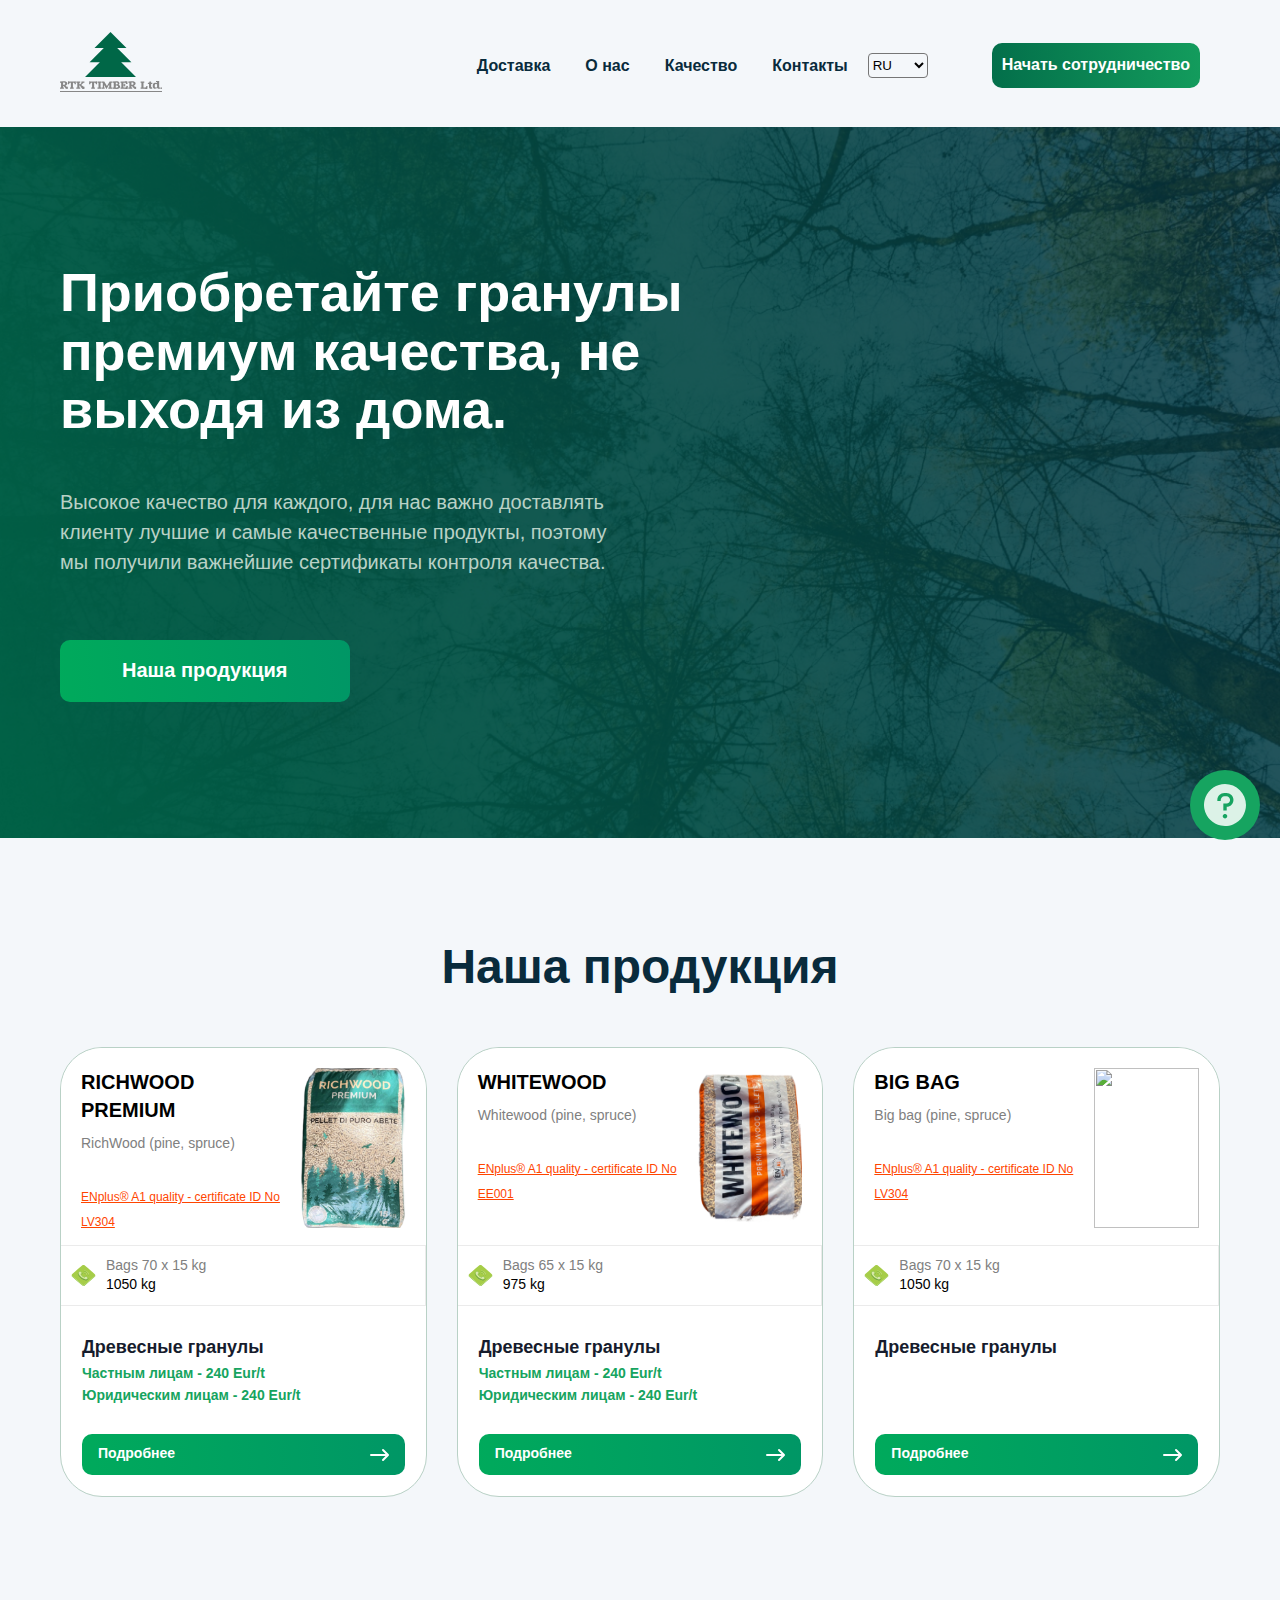
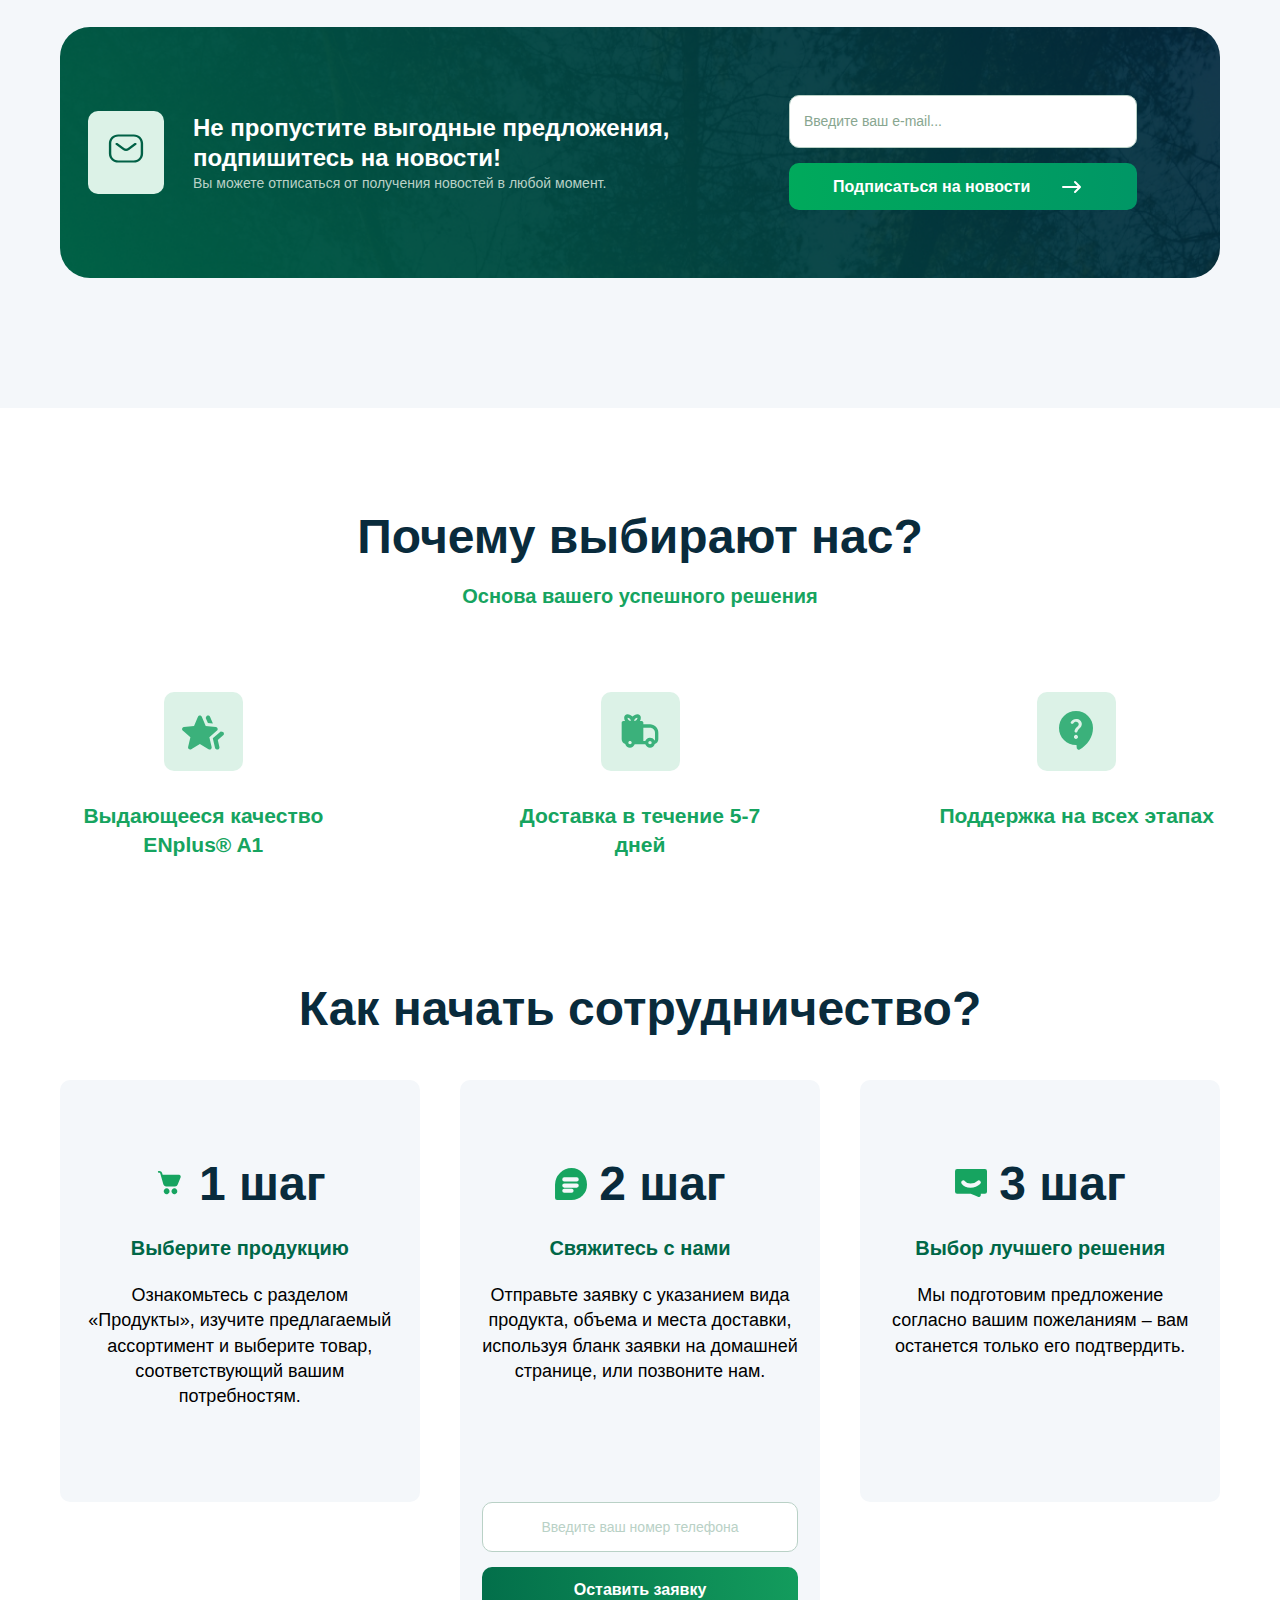
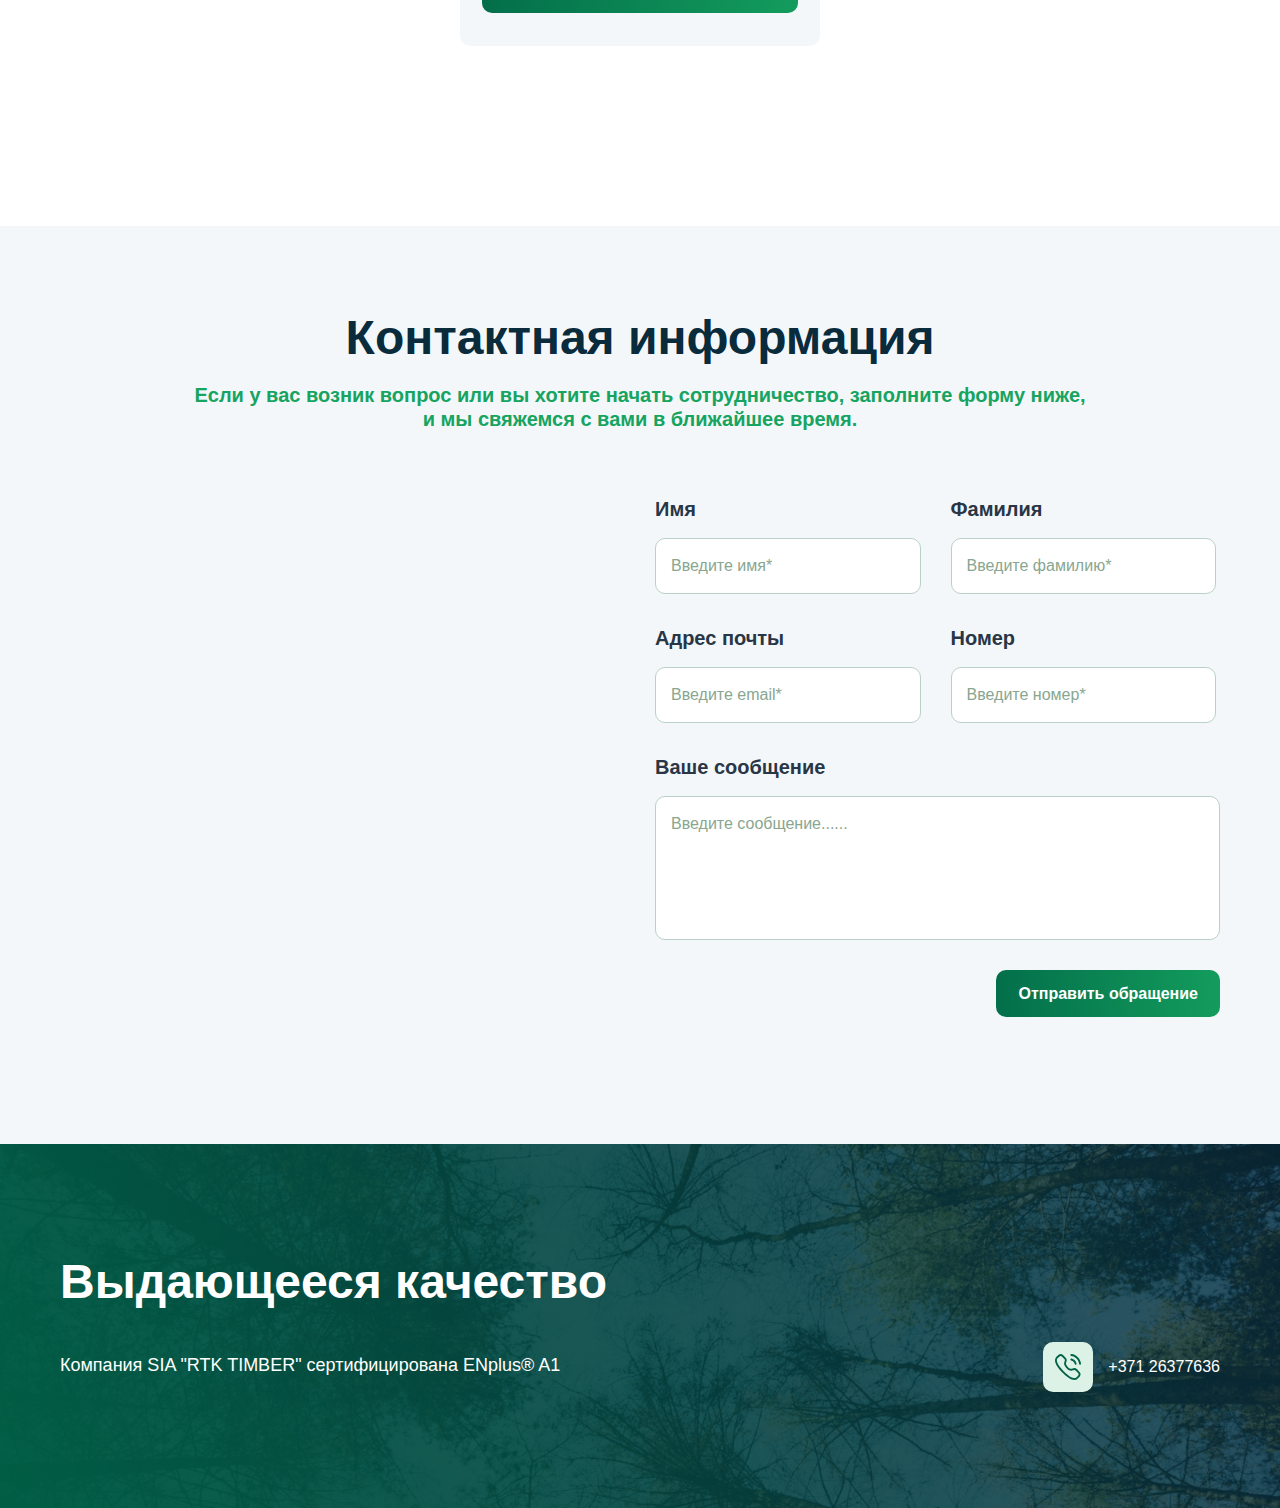
==== commit 1d2ec9eb: "Add files via upload" ====
--- a/index.html
+++ b/index.html
@@ -198,7 +198,7 @@
                 <a href="">ENplus® A1 quality - certificate ID No LV304</a>
               </div>
               <div class="products_list-item-top-rigth">
-                <img src="images/products/bg.png" class="products_list-item-top-rigth_img" alt="">
+                <img src="images/products/bigbag.jpg" class="products_list-item-top-rigth_img" alt="">
               </div>
    
             </div>
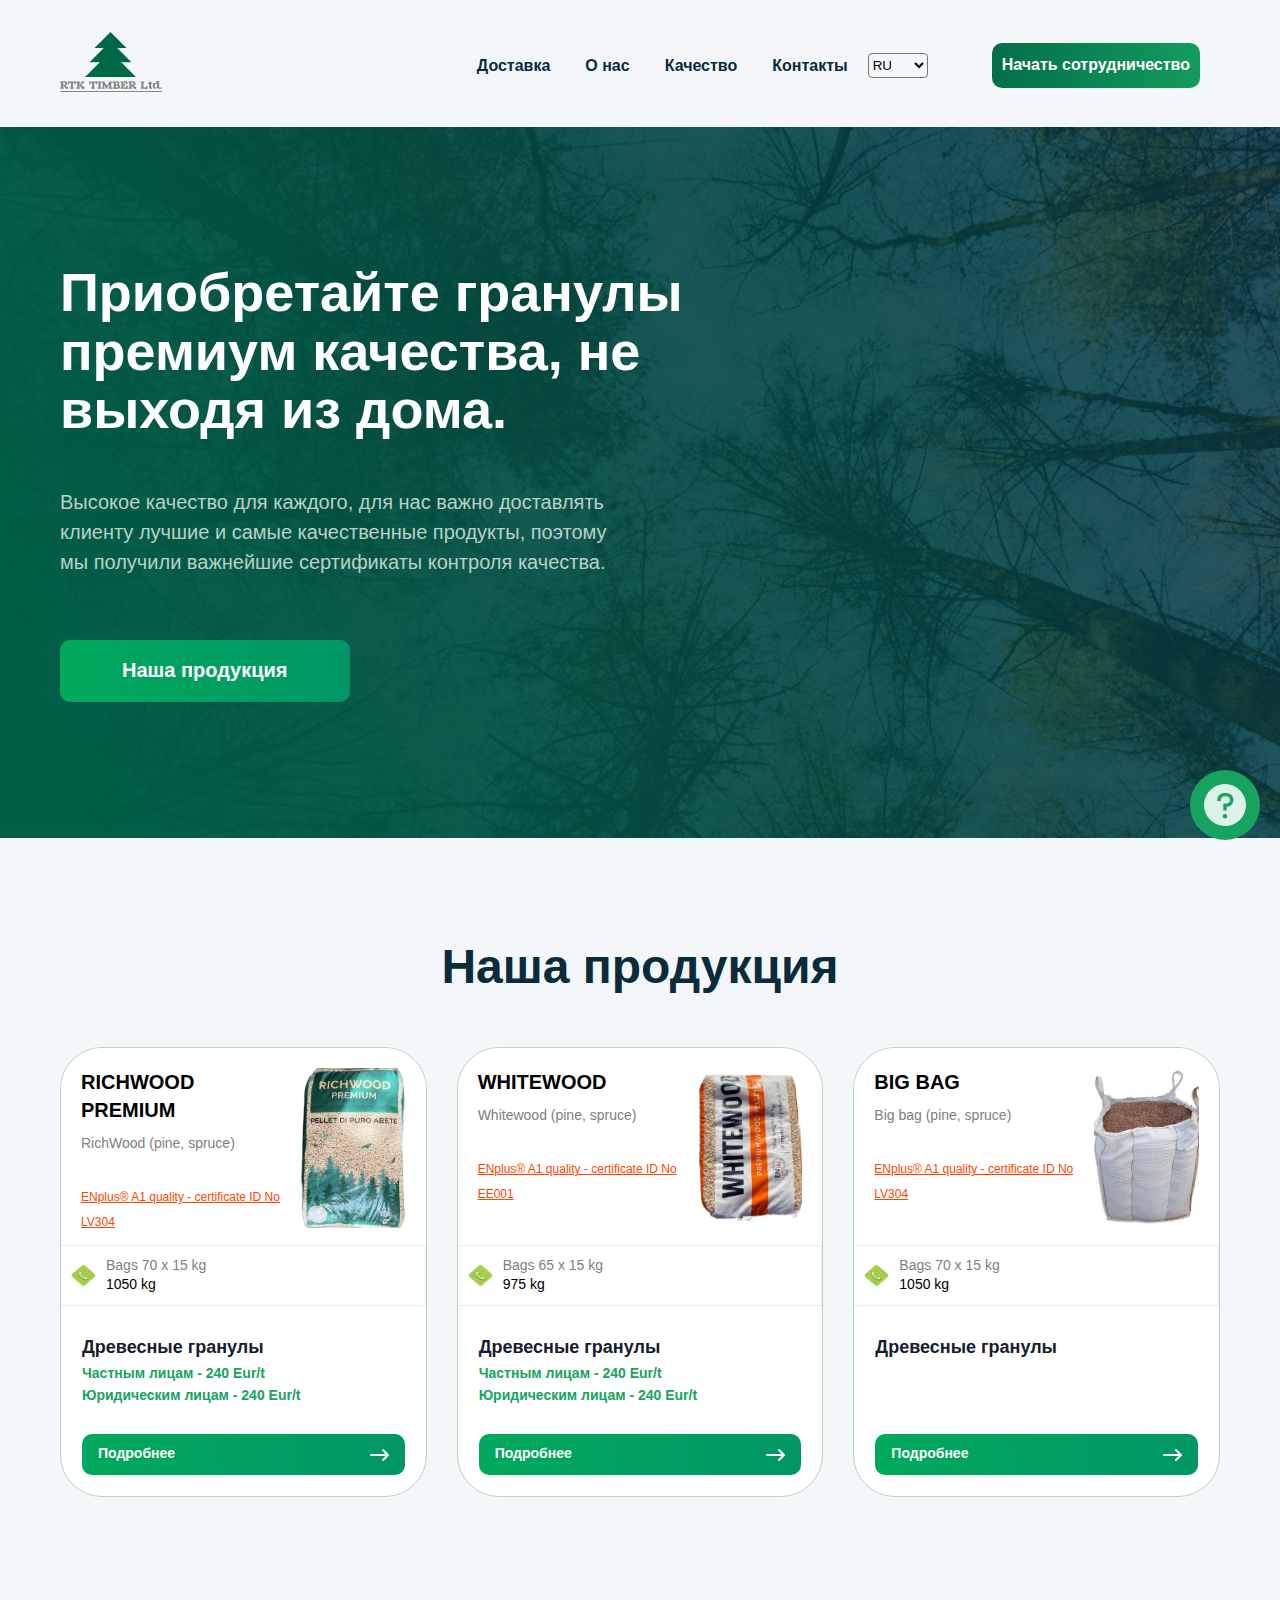
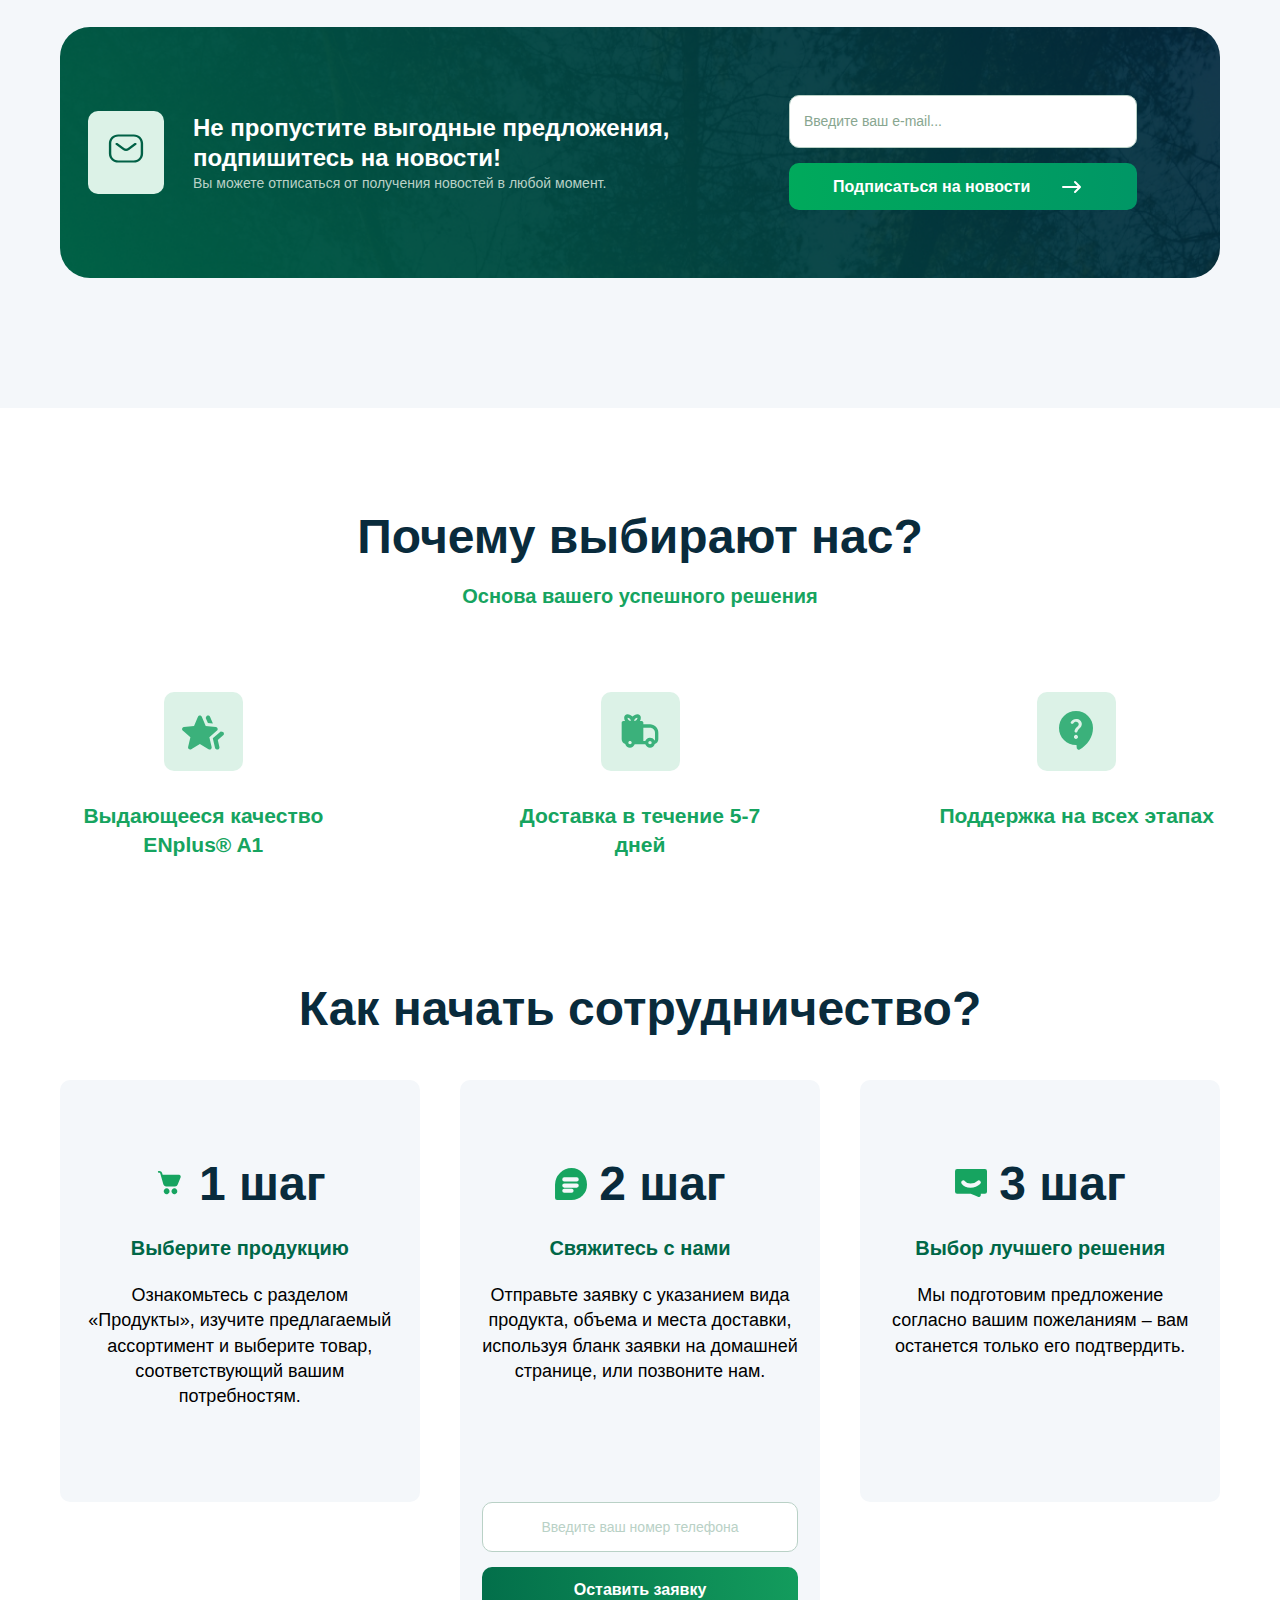
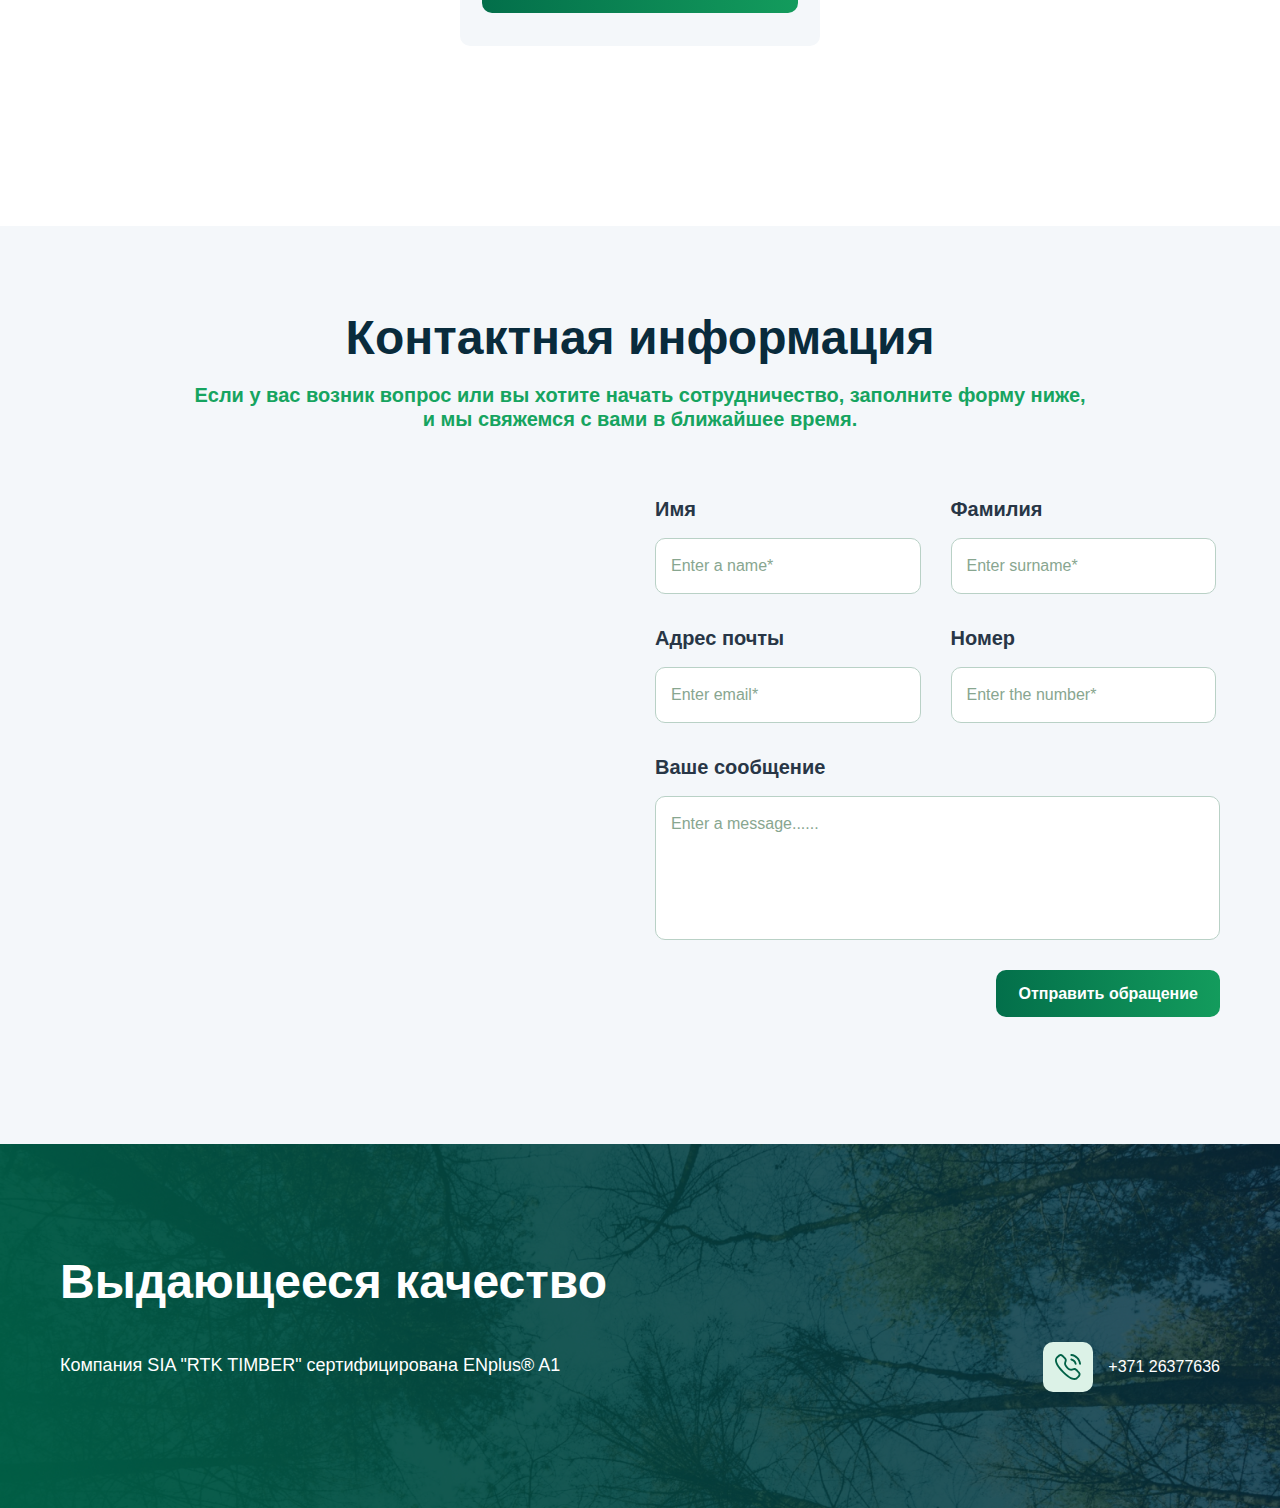
==== commit 5fd8fab2: "Add files via upload" ====
--- a/index.html
+++ b/index.html
@@ -36,19 +36,19 @@
     <nav class="mobile-menu__inner">
       <ul class="header__nav-list--mobile">
         <li>
-          <a class="header__nav-link" href="delivery.html">Доставка</a>
-        </li>
-        <li>
-          <a class="header__nav-link" href="about.html">О нас</a>
-        </li>
-        <li>
-          <a class="header__nav-link" href="quality.html">Качество</a>
-        </li>
-        <li>
-          <a class="header__nav-link" href="contacts.html">Контакты</a>
-        </li>
-        <li>
-          <a class="header__nav-btn--mobile" href="cooperation.html">Начать сотрудничество</a>
+          <a class="header__nav-link lng-Delivery-mob" href="delivery.html">Доставка</a>
+        </li>
+        <li>
+          <a class="header__nav-link lng-About-mob" href="about.html">О нас</a>
+        </li>
+        <li>
+          <a class="header__nav-link lng-Quality-mob" href="quality.html">Качество</a>
+        </li>
+        <li>
+          <a class="header__nav-link lng-Contacts-mob" href="contacts.html">Контакты</a>
+        </li>
+        <li>
+          <a class="header__nav-btn--mobile lng-Start_cooperation-mob" href="index.html#formin">Начать сотрудничество</a>
         </li>
       </ul>
     </nav>
@@ -79,7 +79,7 @@
         <option value="lv">LV</option>
         <option value="it">IT</option>
     </select>
-      <a  class="header__nav-btn lng-Start_cooperation" href="cooperation.html">Начать сотрудничество</a>
+      <a  class="header__nav-btn lng-Start_cooperation" href="index.html#formin">Начать сотрудничество</a>
       <!-- <div>
         <select  class="header__nav-select" name="lang" id="select-lang">
           <option value="RU">RU</option>
@@ -147,7 +147,7 @@
               <p class="products-list__price products-list__price-1 lng-trans-91">Частным лицам - 240 Eur/t</p>
               <p class="products-list__price lng-trans-93">Юридическим лицам - 240 Eur/t</p>
             </div>
-            <a class="products-list__link lng-Lasīt" href="cooperation.html">Подробнее</a>
+            <a class="products-list__link lng-Lasīt" href="index.html#formin">Подробнее</a>
           </div>
         </li>
         <li class="products-list__item">
@@ -186,7 +186,7 @@
               <p class="products-list__price products-list__price-1 lng-trans-92">Частным лицам - 240 Eur/t</p>
               <p class="products-list__price lng-trans-94">Юридическим лицам - 240 Eur/t</p>
             </div>
-            <a class="products-list__link lng-Lasīt2" href="cooperation.html">Подробнее</a>
+            <a class="products-list__link lng-Lasīt2" href="index.html#formin">Подробнее</a>
           </div>
         </li>
         <li class="products-list__item">
@@ -221,7 +221,7 @@
             <div>
               <h3 class="products-list__title lng-Holzpellets3">Древесные гранулы</h3>
             </div>
-            <a class="products-list__link lng-Lasīt3" href="cooperation.html">Подробнее</a>
+            <a class="products-list__link lng-Lasīt3" href="index.html#formin">Подробнее</a>
           </div>
         </li>
       
@@ -310,7 +310,7 @@
                 <h3 class="card__title lng-trans-13">Свяжитесь с нами</h3>
                 <p class="card__text lng-trans-12">Отправьте заявку с указанием вида продукта, объема и места доставки, используя бланк заявки на домашней странице, или позвоните нам.</p>
               </div>
-              <form class="card__bottom" action="cooperation.html">
+              <form class="card__bottom" action="index.html#formin">
                 <input class="card__bottom-input" type="tel" placeholder="Введите ваш номер телефона">
                 <button class="card__bottom-btn lng-trans-16">Оставить заявку</button>
               </form>
@@ -342,26 +342,26 @@
 
         </div>
         <div class="section-contacts__right">
-          <form class="section-contacts__form" method="post" action="/index.php">
+          <form class="section-contacts__form" method="post" id="formin" action="/index.php">
             <label>
               <span class="lng-trans-19">Имя</span>
-              <input name="name" type="text" placeholder="Введите имя*">
+              <input name="name" type="text" placeholder="Enter a name*">
             </label>
             <label>
               <span class="lng-trans-20">Фамилия</span>
-              <input type="text" name="fam" placeholder="Введите фамилию*">
+              <input type="text" name="fam" placeholder="Enter surname*">
             </label>
             <label>
               <span class="lng-trans-21">Адрес почты</span>
-              <input type="email" name="gmail" placeholder="Введите email*">
+              <input type="email" name="gmail" placeholder="Enter email*">
             </label>
             <label>
               <span class="lng-trans-22">Номер</span>
-              <input type="tel" name="phone" placeholder="Введите номер*">
+              <input type="tel" name="phone" placeholder="Enter the number*">
             </label>
             <label class="section-contacts__form-message">
               <span class="lng-trans-23">Ваше сообщение</span>
-              <textarea name="massage" id="message" placeholder="Введите сообщение......"></textarea>
+              <textarea name="massage" id="message" placeholder="Enter a message......"></textarea>
             </label>
             <button class="section-contacts__form-btn lng-trans-24" type="submit">Отправить обращение</button>
             <input type="hidden" name="act" value="order">
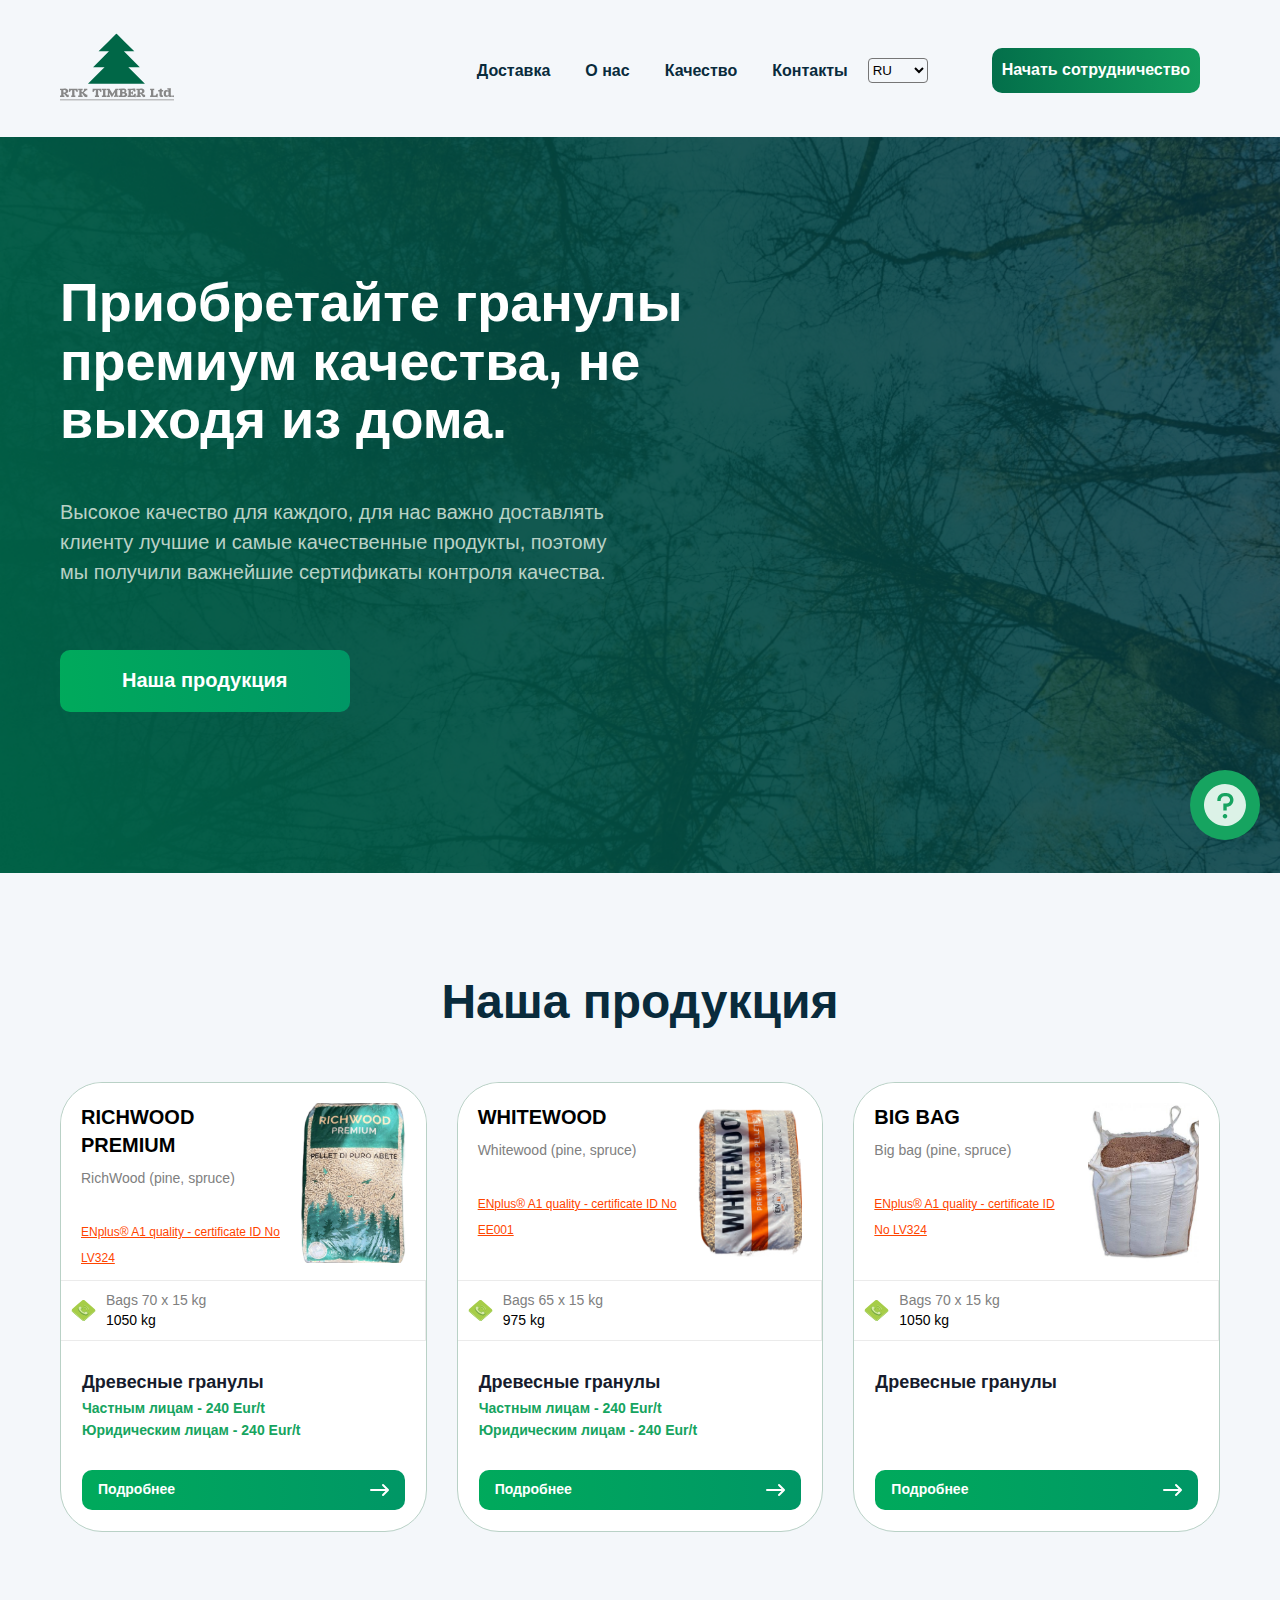
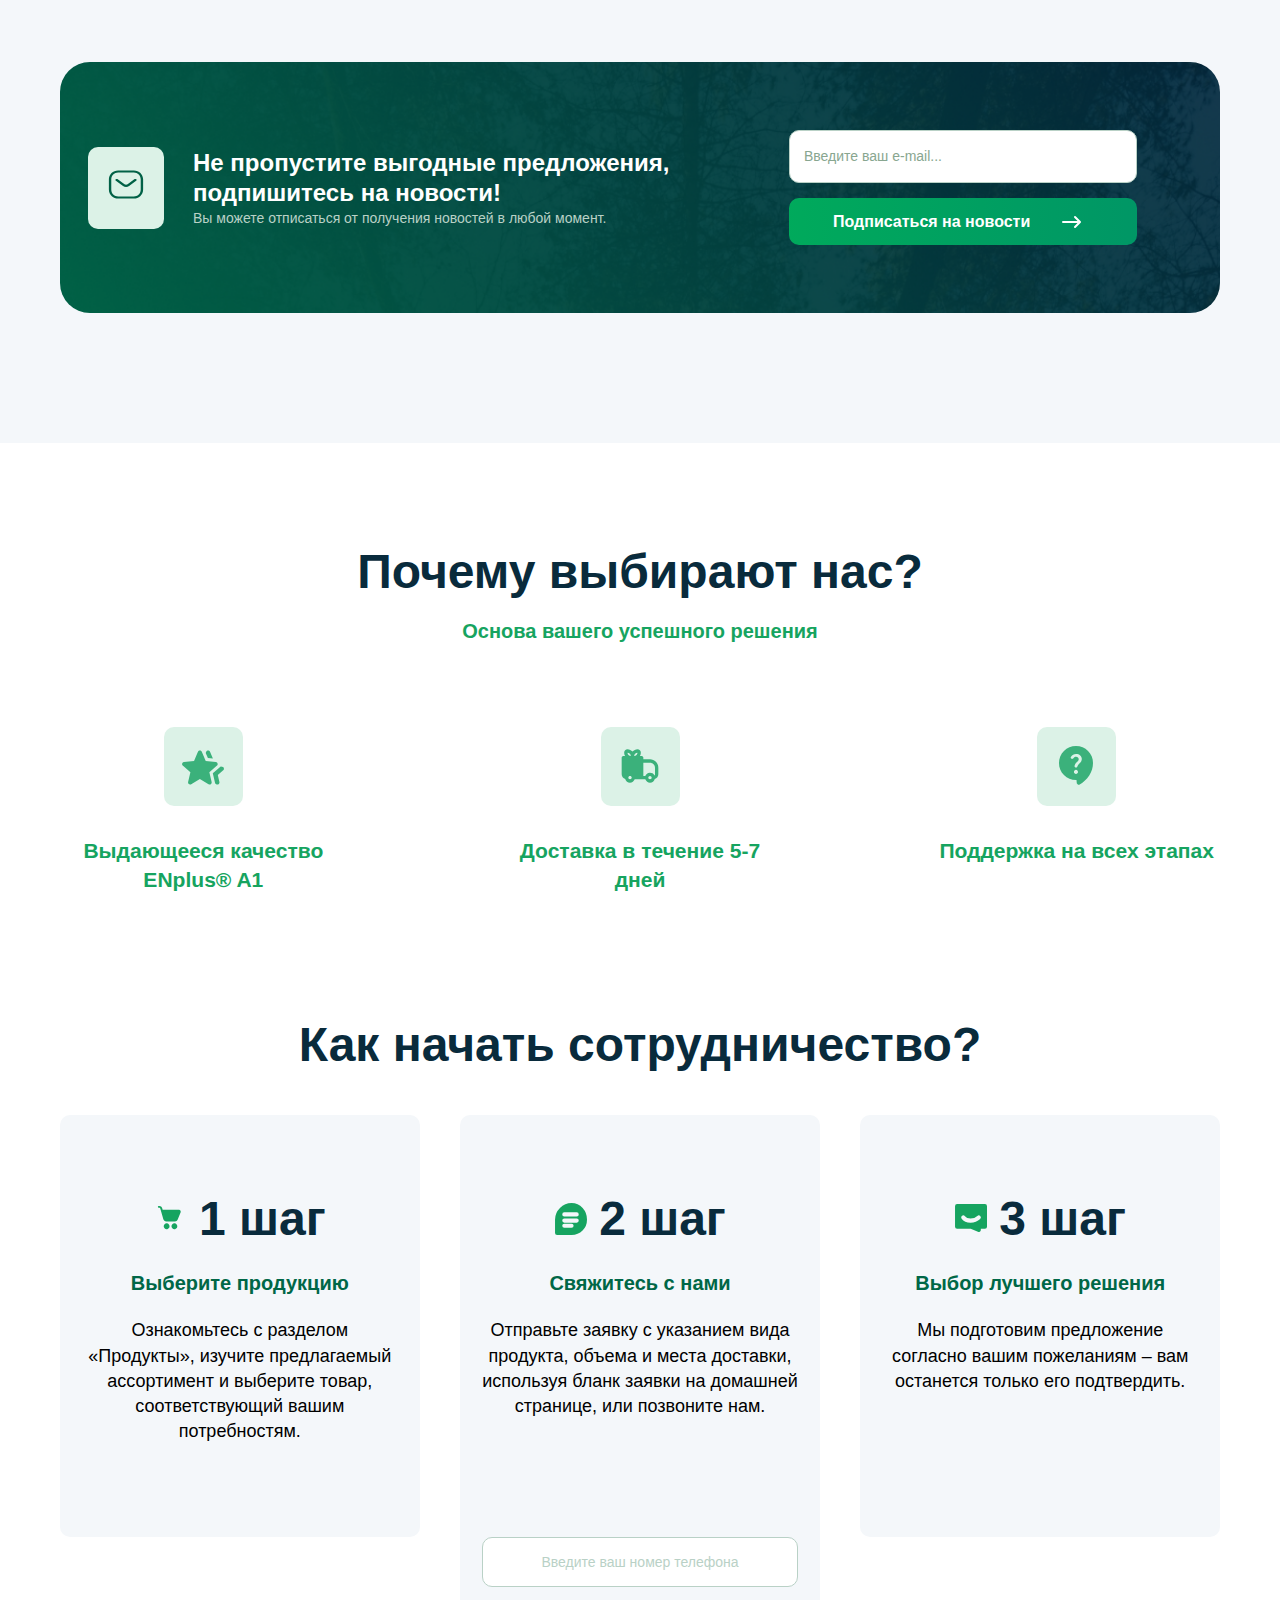
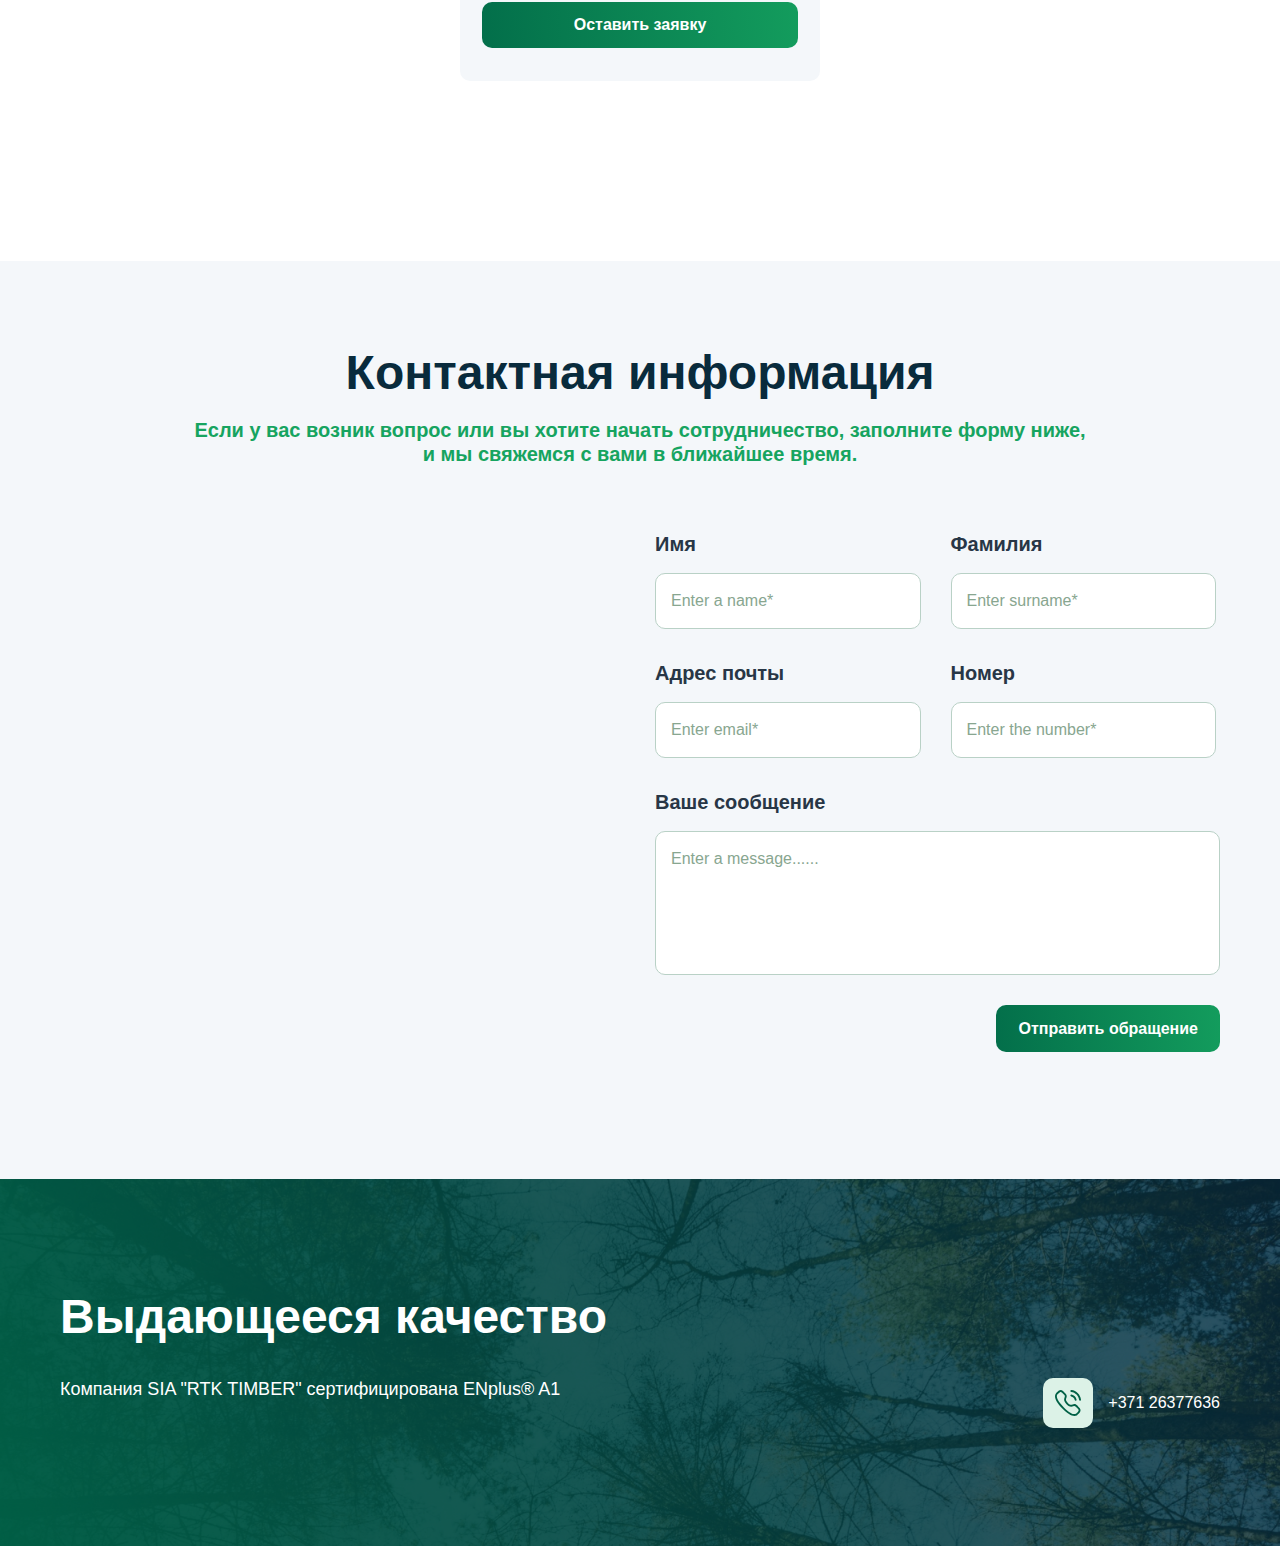
==== commit f30e12f0: "Add files via upload" ====
--- a/index.html
+++ b/index.html
@@ -55,7 +55,7 @@
   </div>
   <header class="header d-center-between">
     <a href="index.html">
-      <img src="images/logo.svg" alt="Логотип RTK TIMBER Ltd." width="102" height="60">
+      <img src="images/logo.svg" alt="Логотип RTK TIMBER Ltd." width="114" height="70">
     </a>
     <nav class="d-center">
      
@@ -99,13 +99,20 @@
   <main>
     <section class="section-main">
       <div class="section-main__inner">
-        <h1 class="section-main__title title-1 title-1-1 lng-Pellets">
-          Приобретайте гранулы или брикеты, не покидая дома
-        </h1>
-        <p class="section-main__text lng-Augstas">
-          Высококачественные продукты для всех желающих, нам важно доставлять клиенту самую лучшую и качественную продукцию, поэтому мы получили важнейшие сертификаты контроля качества.
-        </p>
-        <a class="section-main__link lng-Produkte" href="#products">Наша продукция</a>
+        <div class="section-main__inner-left">
+          <h1 class="section-main__title title-1 title-1-1 lng-Pellets">
+            <!-- Приобретайте гранулы или брикеты, не покидая дома -->
+            Добро пожаловать на сайт RTK TIMBER – RICHWOOD PREMIUM PELLETS, лучшей марки древесных гранул! 
+          </h1>
+          <p class="section-main__text lng-Augstas">
+            Высококачественные продукты для всех желающих, нам важно доставлять клиенту самую лучшую и качественную продукцию, поэтому мы получили важнейшие сертификаты контроля качества.
+          </p>
+          <a class="section-main__link lng-Produkte" href="#products">Наша продукция</a>
+        </div>
+        <div class="section-main__inner-rigth">
+          <img src="images/lv324.png" alt="">
+        </div>
+       
       </div>
     </section>
     <section class="section-products" id="products">
@@ -117,7 +124,7 @@
               <div class="products_list-item-top-left">
                 <h2 class="lng-trans-53">Gabby</h2>
                 <p>RichWood (pine, spruce)</p>
-                <a href="">ENplus® A1 quality - certificate ID No LV304</a>
+                <a href="">ENplus® A1 quality - certificate ID No LV324</a>
               </div>
               <div class="products_list-item-top-rigth">
                 <img src="images/fn-card.png" alt="">
@@ -195,7 +202,7 @@
               <div class="products_list-item-top-left">
                 <h2 class="lng-Big_bag">Big bag</h2>
                 <p>Big bag (pine, spruce)</p>
-                <a href="">ENplus® A1 quality - certificate ID No LV304</a>
+                <a href="">ENplus® A1 quality - certificate ID No LV324</a>
               </div>
               <div class="products_list-item-top-rigth">
                 <img src="images/products/bigbag.jpg" class="products_list-item-top-rigth_img" alt="">
@@ -374,8 +381,12 @@
     <div>
       <h2 class="title-1 footer__title lng-trans-25">Выдающееся качество</h2>
       <div class="footer_all">
-        <p class="footer__text lng-trans-26">Компания SIA "RTK TIMBER" сертифицирована ENplus® A1
-        </p>
+        <div class="footer__text-all">
+          <p class="footer__text lng-trans-26">Компания SIA "RTK TIMBER" сертифицирована ENplus® A1
+          </p>
+          <img src="images/lv324.png" alt="" width="90px">
+        </div>
+
         <div class="footer__contacts">
           <!-- <div class="footer__contact">
             <div class="footer__contact-icon">
--- a/css/global.css
+++ b/css/global.css
@@ -628,11 +628,7 @@
   .section-contacts__form label {
     width: 100%;
   }
-  .products_list-item-top-rigth img {
-    max-width: 105px;
-    width: 80px!important;
-    height: 125px!important;
-}
+
 .products-list{
   grid-template-columns: repeat(auto-fit, minmax(284px, 1fr));
 }
--- a/css/index.css
+++ b/css/index.css
@@ -231,6 +231,10 @@
   width: 100%;
 
 } */
+ .products_list-item-top-rigth_img {
+  max-width: 135px!important;
+  width: 100%!important;
+ }
 .products_list-item-mid {
   display: flex;
   margin-bottom: 30px;
@@ -292,6 +296,16 @@
   max-width: 250px;
   width: 100%;
 }
+@media (max-width: 1200px) {
+  .products_list-item-top-rigth img {
+    max-width: 105px;
+    width: 80px;
+    height: 125px;
+}
+  .products_list-item-top-rigth_img {
+    width: 100px !important;
+  }
+}
 @media (max-width: 1100px) {
   .section-about__list {
     gap: 80px 40px;
@@ -316,9 +330,11 @@
   .section-about__item-title {
     font-size: 18px;
   }
+
 }
 
 @media (max-width: 540px) {
+
   .section-main__text {
     font-size: 16px;
   }
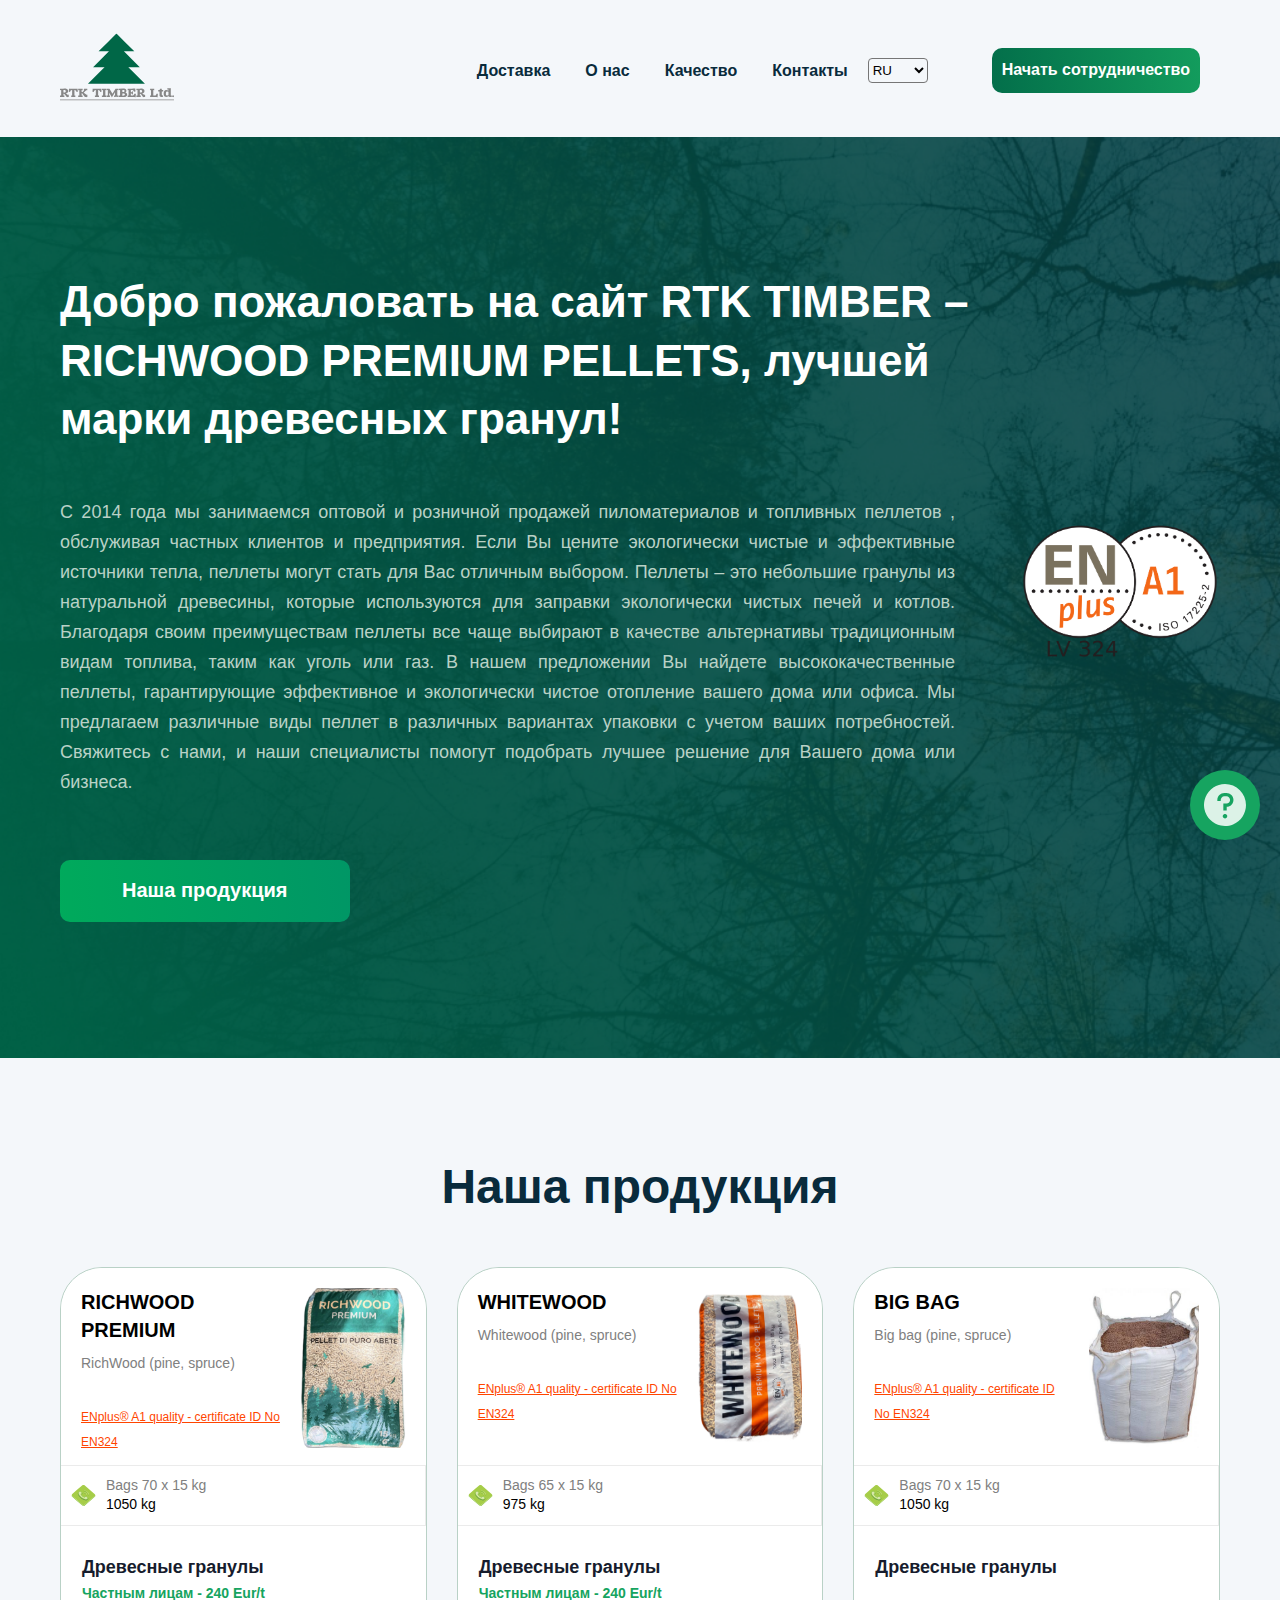
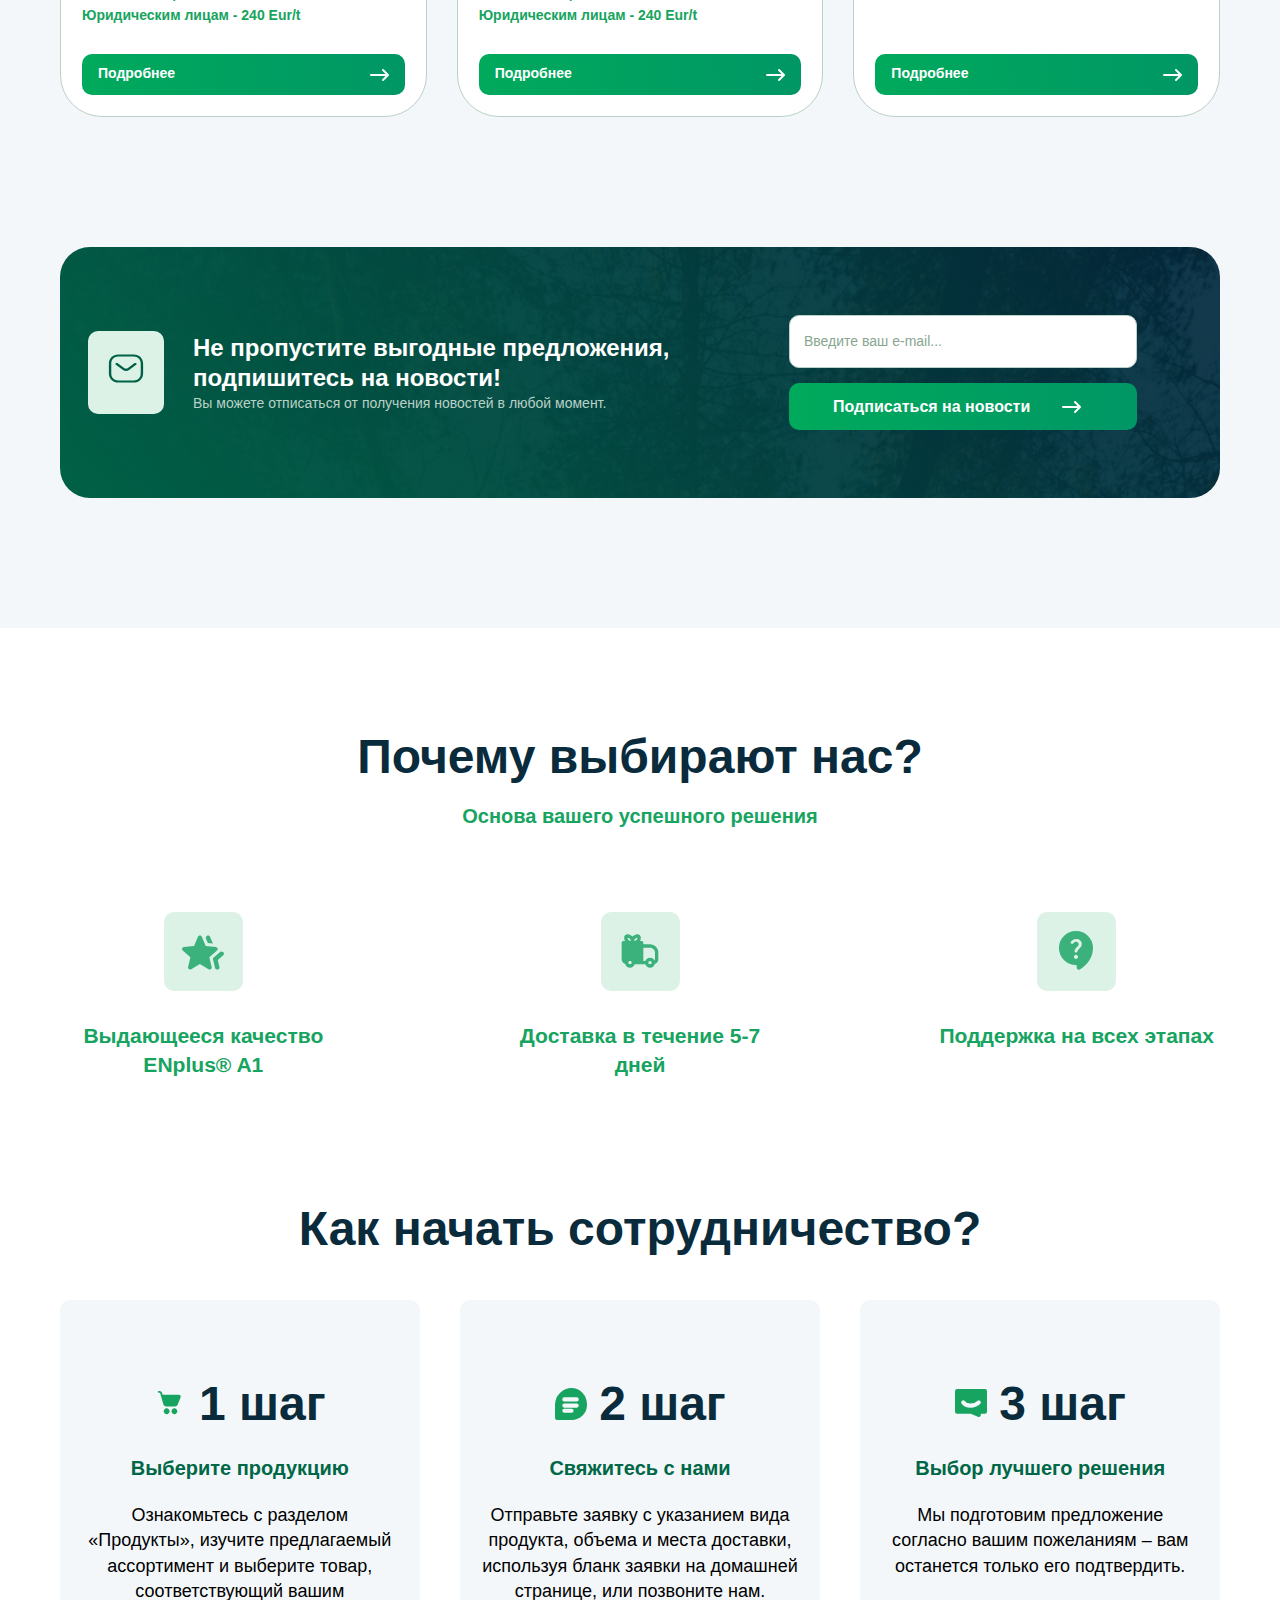
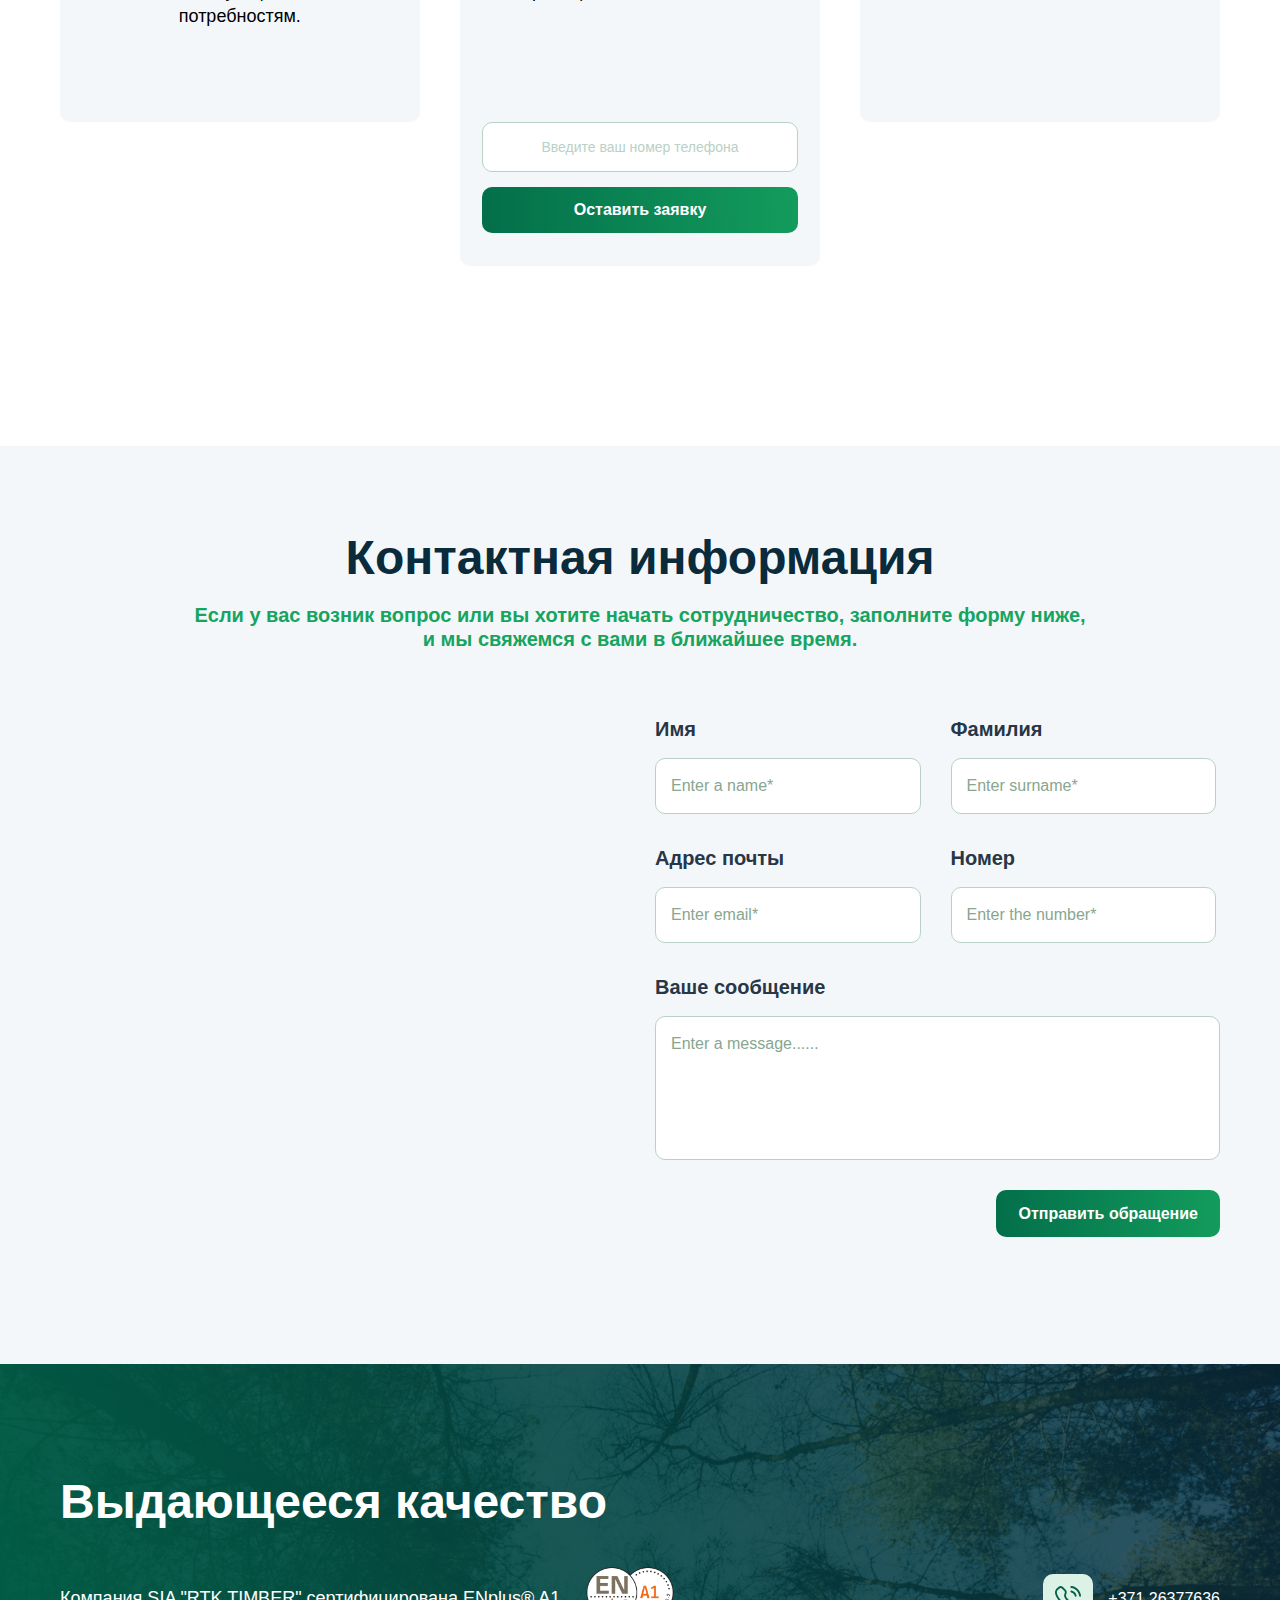
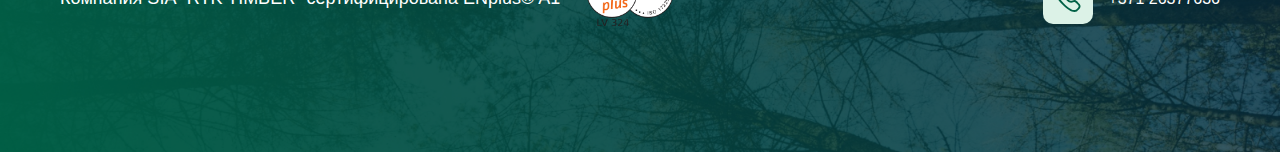
==== commit c3ed9333: "Add files via upload" ====
--- a/index.html
+++ b/index.html
@@ -124,7 +124,7 @@
               <div class="products_list-item-top-left">
                 <h2 class="lng-trans-53">Gabby</h2>
                 <p>RichWood (pine, spruce)</p>
-                <a href="">ENplus® A1 quality - certificate ID No LV324</a>
+                <a href="">ENplus® A1 quality - certificate ID No EN324</a>
               </div>
               <div class="products_list-item-top-rigth">
                 <img src="images/fn-card.png" alt="">
@@ -163,7 +163,7 @@
               <div class="products_list-item-top-left">
                 <h2 class="lng-whitewood">Whitewood</h2>
                 <p>Whitewood (pine, spruce)</p>
-                <a href="">ENplus® A1 quality - certificate ID No EE001</a>
+                <a href="">ENplus® A1 quality - certificate ID No EN324</a>
               </div>
               <div class="products_list-item-top-rigth">
                 <img src="images/products/wh.png" alt="">
@@ -202,7 +202,7 @@
               <div class="products_list-item-top-left">
                 <h2 class="lng-Big_bag">Big bag</h2>
                 <p>Big bag (pine, spruce)</p>
-                <a href="">ENplus® A1 quality - certificate ID No LV324</a>
+                <a href="">ENplus® A1 quality - certificate ID No EN324</a>
               </div>
               <div class="products_list-item-top-rigth">
                 <img src="images/products/bigbag.jpg" class="products_list-item-top-rigth_img" alt="">
--- a/css/global.css
+++ b/css/global.css
@@ -268,6 +268,15 @@
 .footer__text {
   margin-bottom: 36px;
 }
+
+.footer__text-all {
+  display: flex;
+  align-items: center;
+  gap: 25px;
+}
+.footer__text-all img{
+  margin-bottom: 36px;
+}
 .footer__contacts {
   display: flex;
   flex-wrap: wrap;
@@ -898,6 +907,14 @@
   .section-contacts__info-item {
     width: 100%;
   }
+  .footer__text-all {
+    flex-direction: column;
+    gap: 0;
+    align-items: start;
+  }
+  .footer__text-all img{
+    margin-bottom: 0;
+  }
 }
 
 @media (max-width: 428px) {
--- a/css/index.css
+++ b/css/index.css
@@ -6,8 +6,22 @@
   padding: 136px var(--padding-page);
 }
 .section-main__inner {
-  max-width: 640px;
-  /* max-width: 935px; */
+  /* max-width: 640px; */
+  /* max-width: 1235px; */
+  display: flex;
+  align-items: center;
+  justify-content: space-between;
+}
+.section-main__inner-left {
+  /* max-width: 640px; */
+  max-width: 1235px;
+}
+.section-main__inner-rigth {
+  max-width: 200px;
+}
+
+.section-main__inner-rigth img{
+  max-width: 200px;
 }
 .section-main__title {
   text-align: left;
@@ -17,6 +31,8 @@
 .section-main__text {
   line-height: 30px;
   font-size: 20px;
+  text-align: justify;
+
   color: var(--green-100);
   margin-bottom: 63px;
   padding-right: 65px;
@@ -296,6 +312,18 @@
   max-width: 250px;
   width: 100%;
 }
+@media (max-width: 1366px) {
+  .title-1-1 {
+    font-size: 44px;
+    
+}
+.section-main__text {
+  line-height: 30px;
+  font-size: 18px;
+  color: var(--green-100);
+  text-align: justify;
+}
+}
 @media (max-width: 1200px) {
   .products_list-item-top-rigth img {
     max-width: 105px;
@@ -310,6 +338,13 @@
   .section-about__list {
     gap: 80px 40px;
   }
+  .title-1-1 {
+    font-size: 38px;
+    line-height: 47.51px;
+}
+.section-main__inner-rigth img {
+  max-width: 180px;
+}
 }
 
 @media (max-width: 990px) {
@@ -334,10 +369,20 @@
 }
 
 @media (max-width: 540px) {
-
-  .section-main__text {
-    font-size: 16px;
-  }
+.section-main__inner {
+  flex-direction: column;
+  gap: 30px;
+}
+.title-1-1 {
+  font-size: 32px;
+  line-height: 45.51px;
+}
+.section-main__inner-rigth img {
+  max-width: 130px;
+}
+.section-main__text {
+  font-size: 15px;
+}
   .section-main {
     padding-block: 153px;
   }
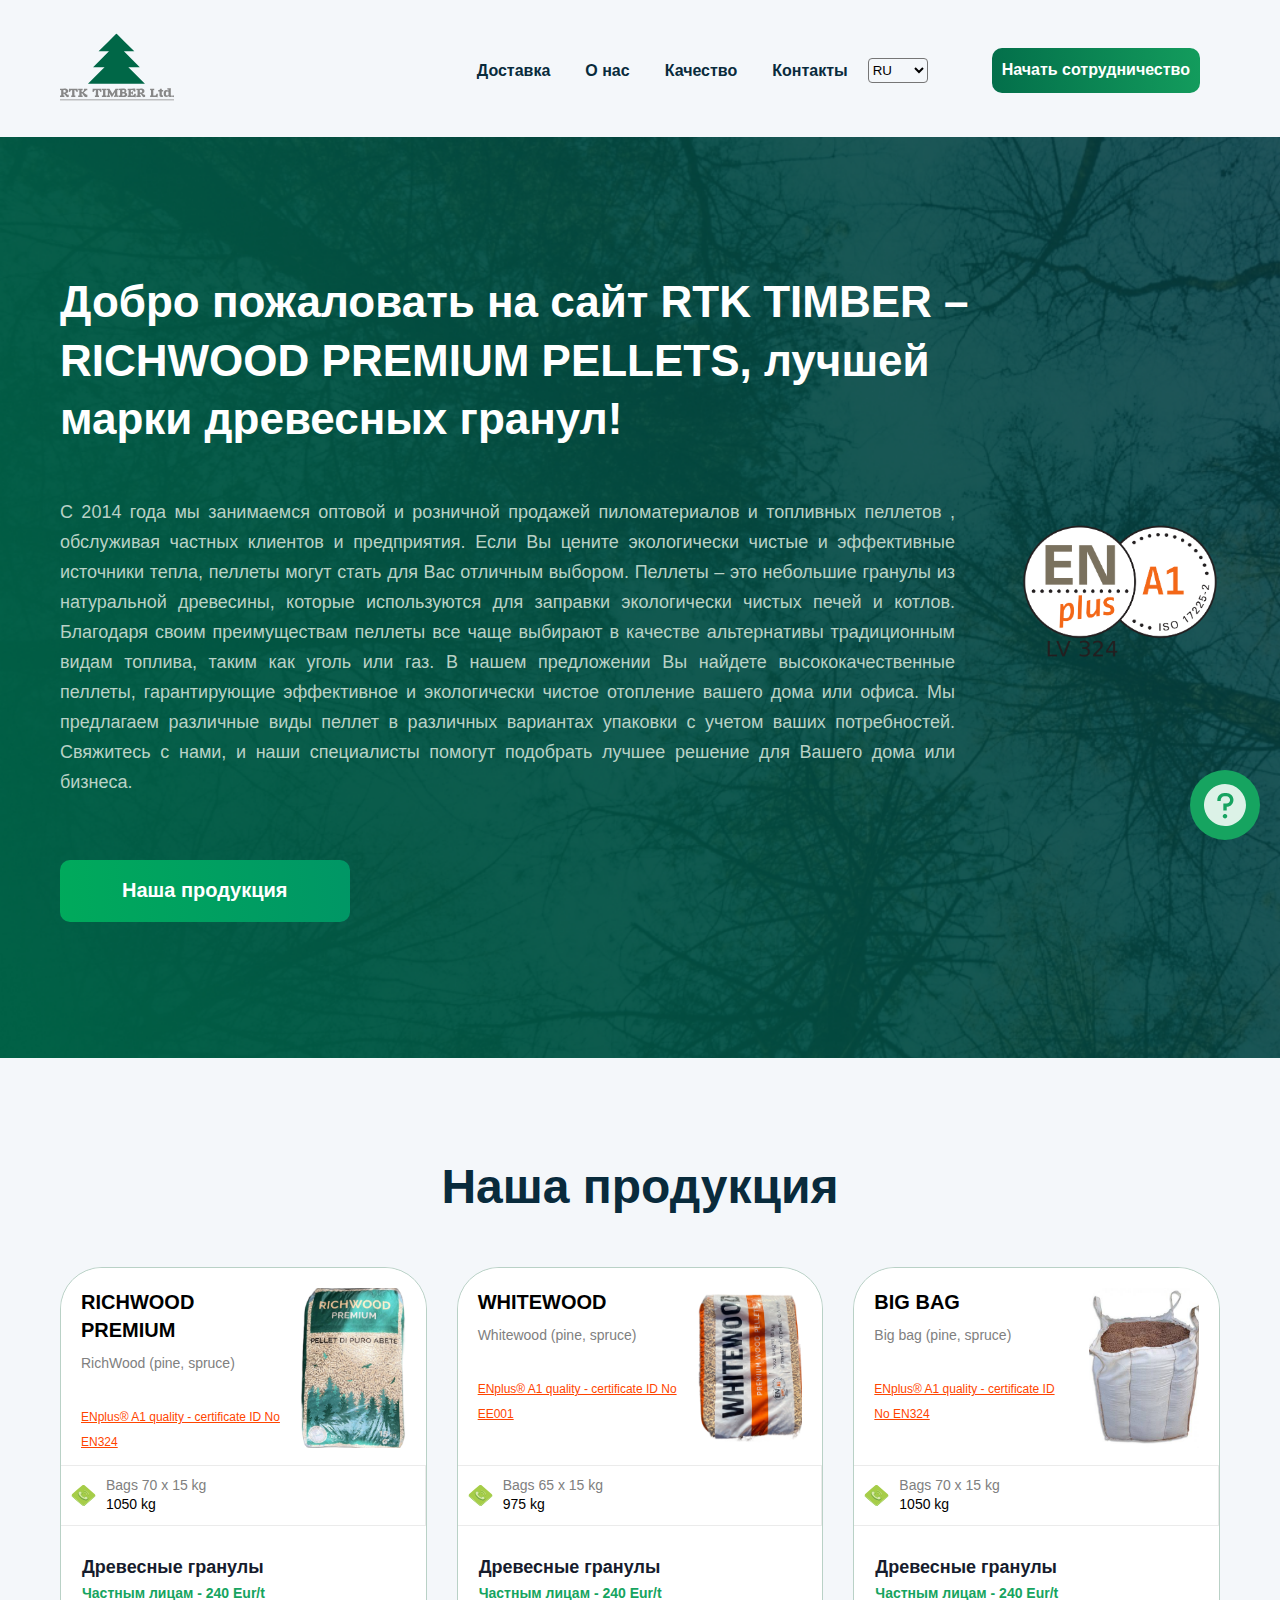
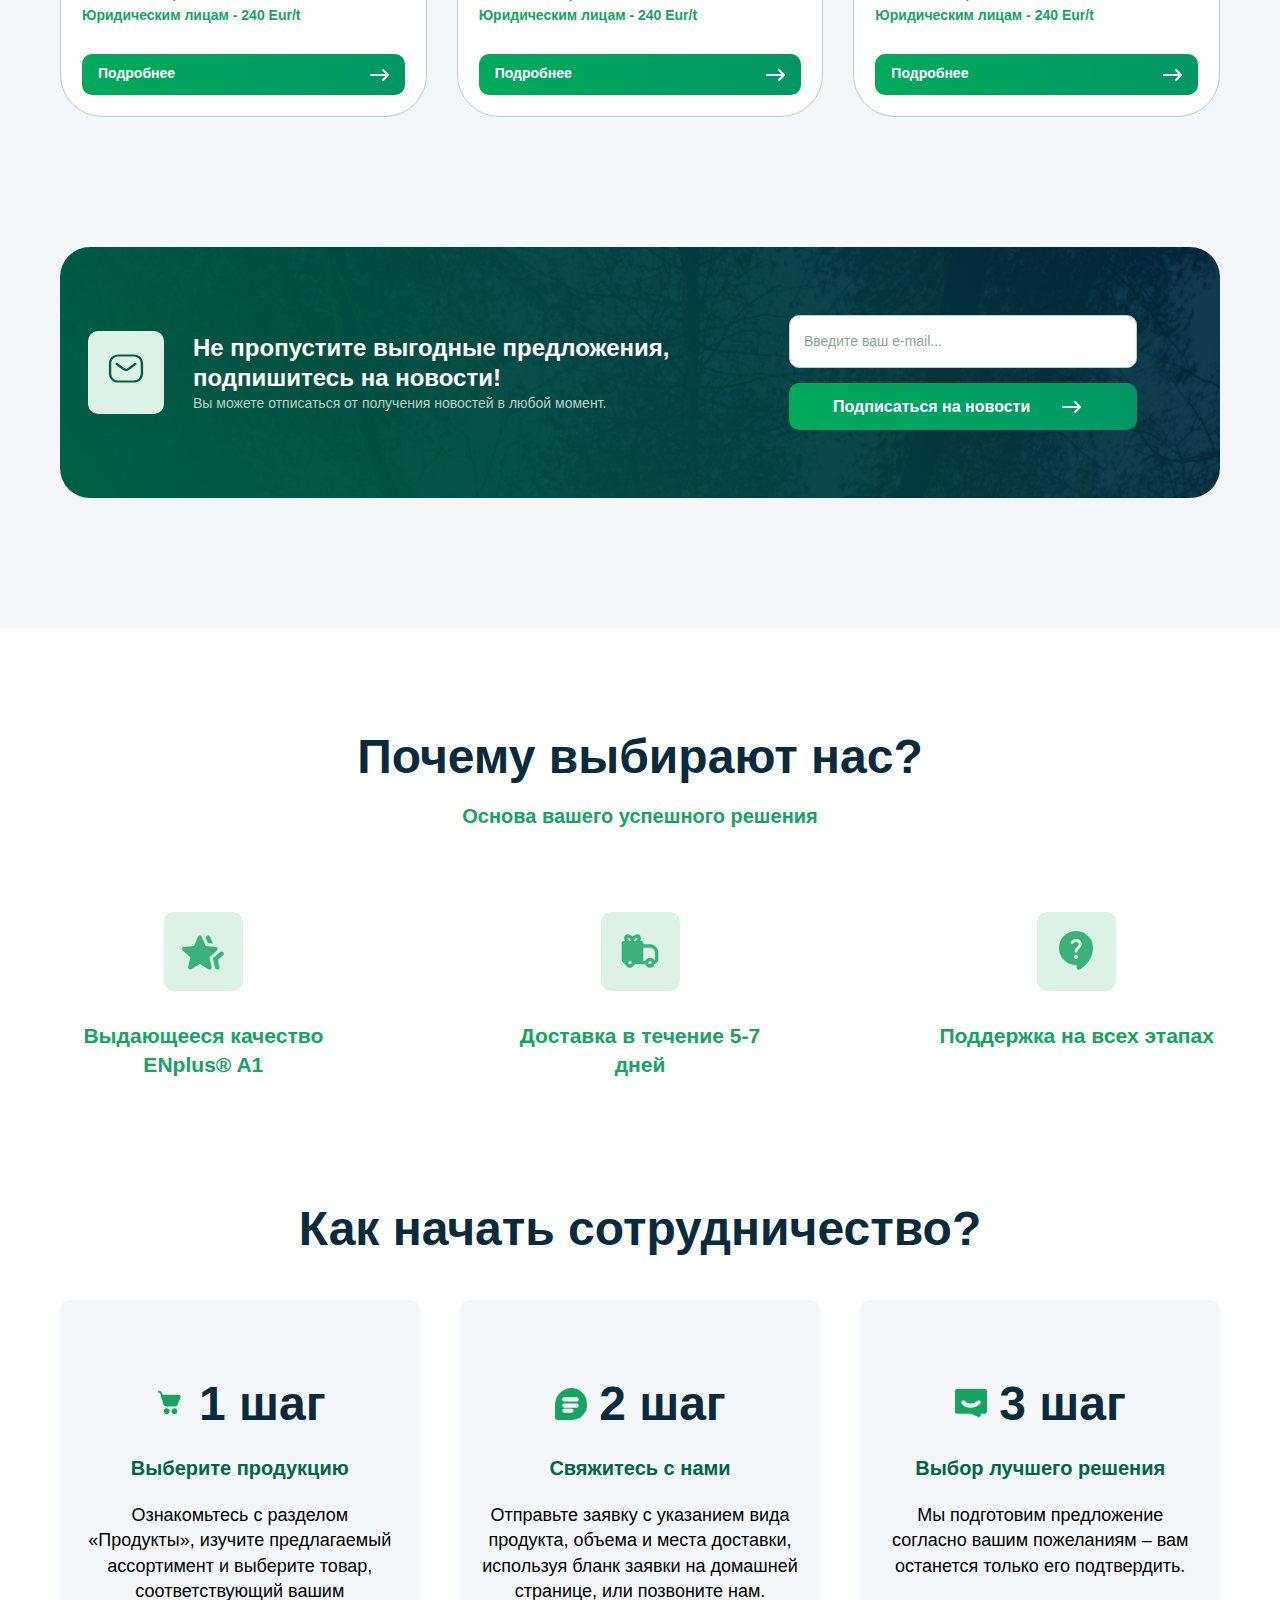
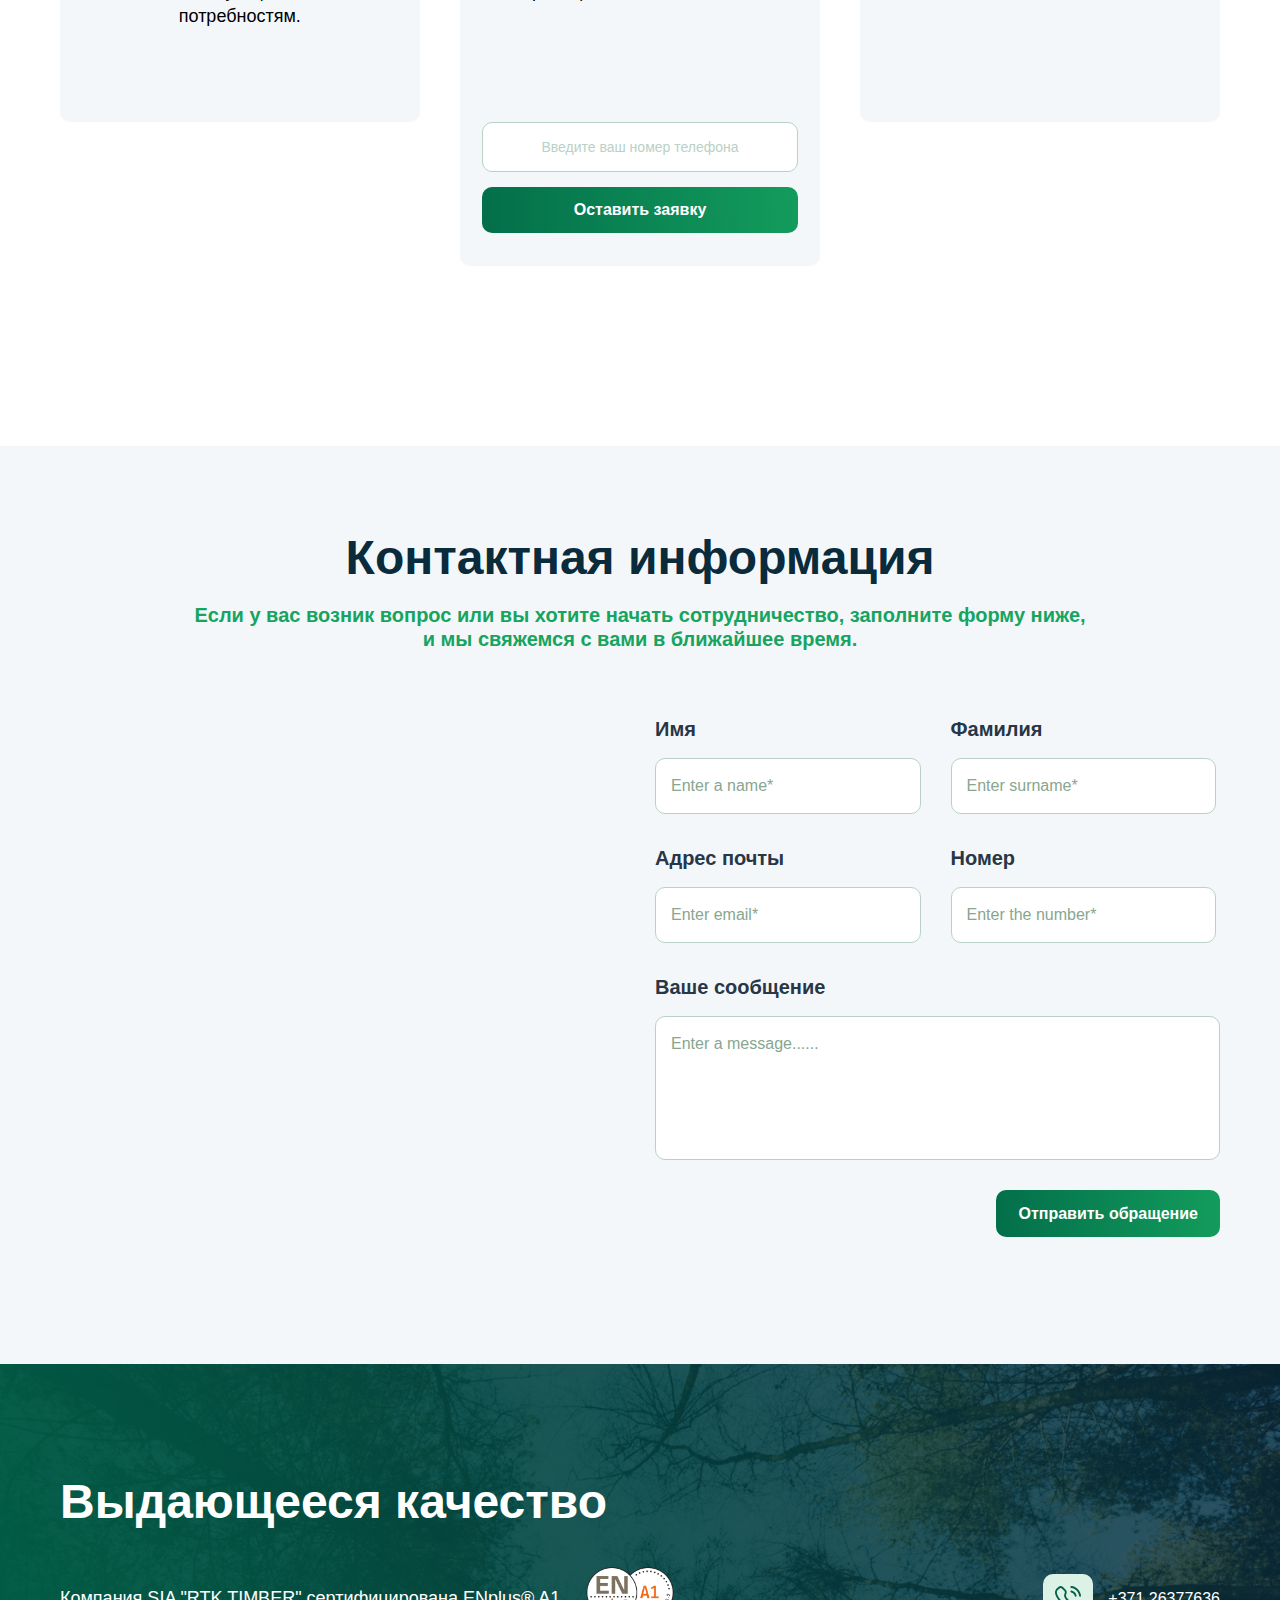
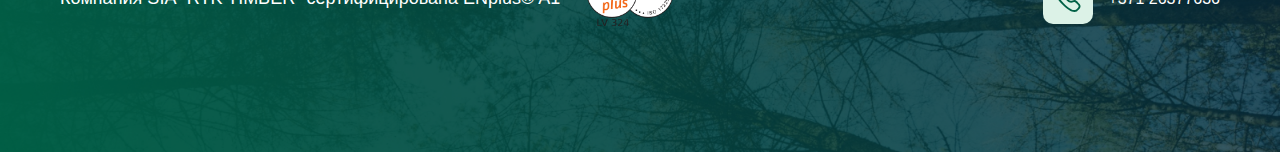
==== commit 4f7f929b: "Add files via upload" ====
--- a/index.html
+++ b/index.html
@@ -163,7 +163,7 @@
               <div class="products_list-item-top-left">
                 <h2 class="lng-whitewood">Whitewood</h2>
                 <p>Whitewood (pine, spruce)</p>
-                <a href="">ENplus® A1 quality - certificate ID No EN324</a>
+                <a href="">ENplus® A1 quality - certificate ID No EE001</a>
               </div>
               <div class="products_list-item-top-rigth">
                 <img src="images/products/wh.png" alt="">
@@ -227,6 +227,8 @@
           <div class="products-list__bottom">
             <div>
               <h3 class="products-list__title lng-Holzpellets3">Древесные гранулы</h3>
+              <p class="products-list__price products-list__price-1 lng-trans-110">Частным лицам - 240 Eur/t</p>
+              <p class="products-list__price lng-trans-111">Юридическим лицам - 240 Eur/t</p>
             </div>
             <a class="products-list__link lng-Lasīt3" href="index.html#formin">Подробнее</a>
           </div>
@@ -276,7 +278,7 @@
               <img src="images/icons/delivery.svg" alt="Иконка" width="40" height="40">
             </div>
             <div class="section-about__item-content">
-              <h3 class="section-about__item-title lng-trans-4">Доставка в течение 5-7 дней</h3>
+              <h3 class="section-about__item-title lng-trans-4">Доставка в течение 1-7 дней</h3>
               <!-- <p class="section-about__item-text">Мы дадим ответы на все ваши вопросы о продукции и ее приобретении</p> -->
             </div>
           </li>
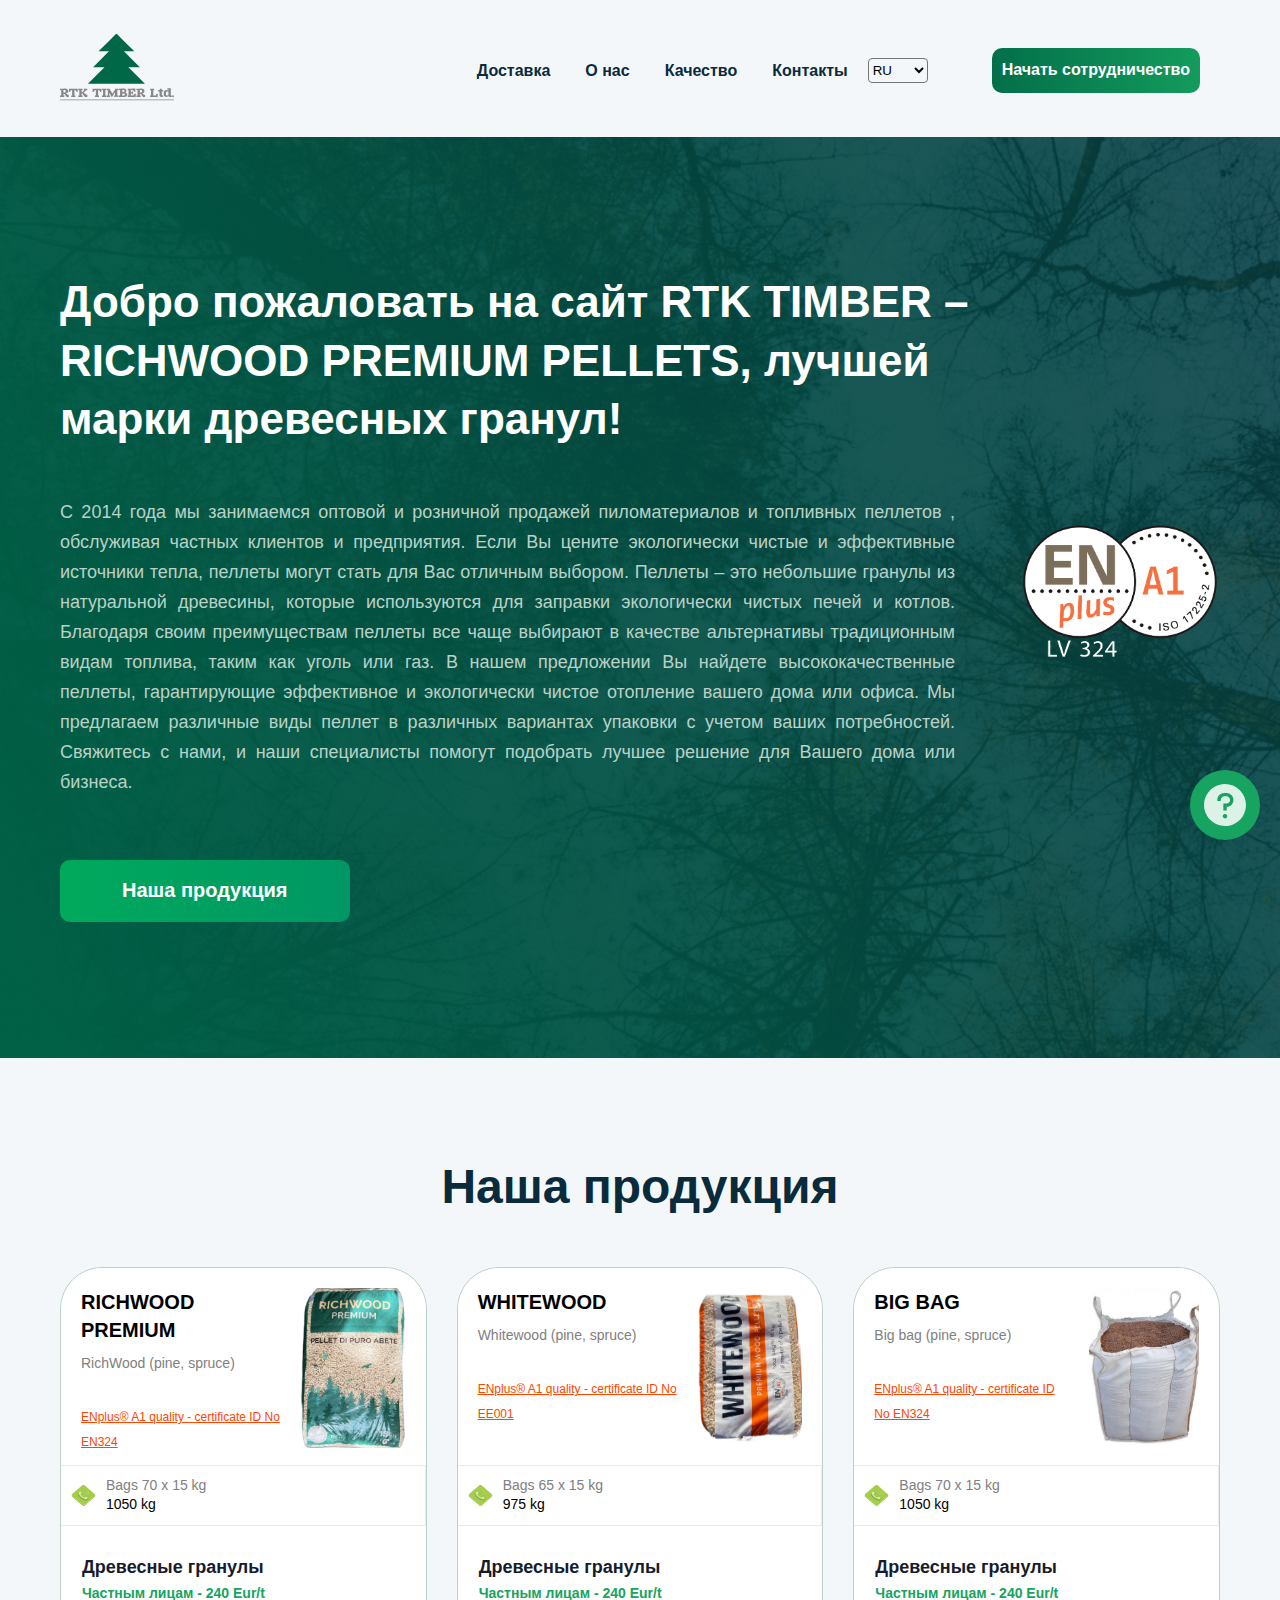
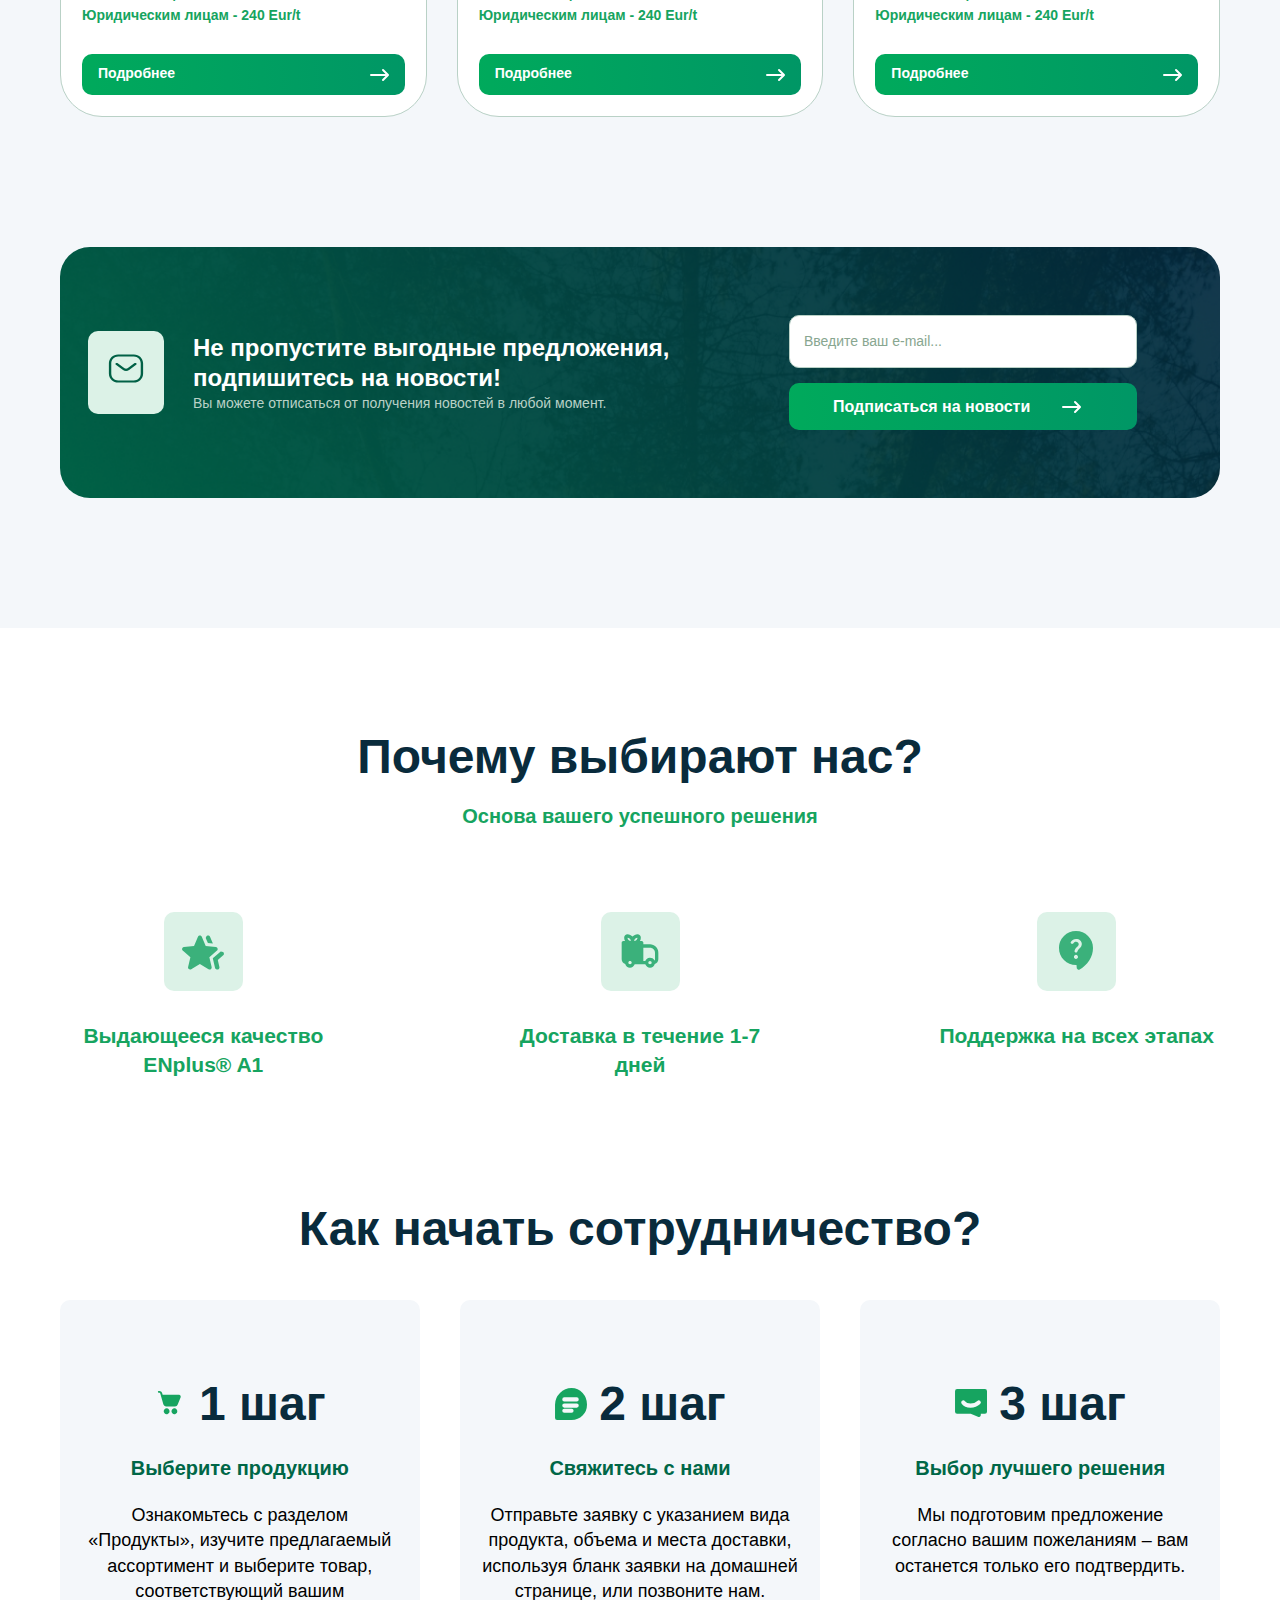
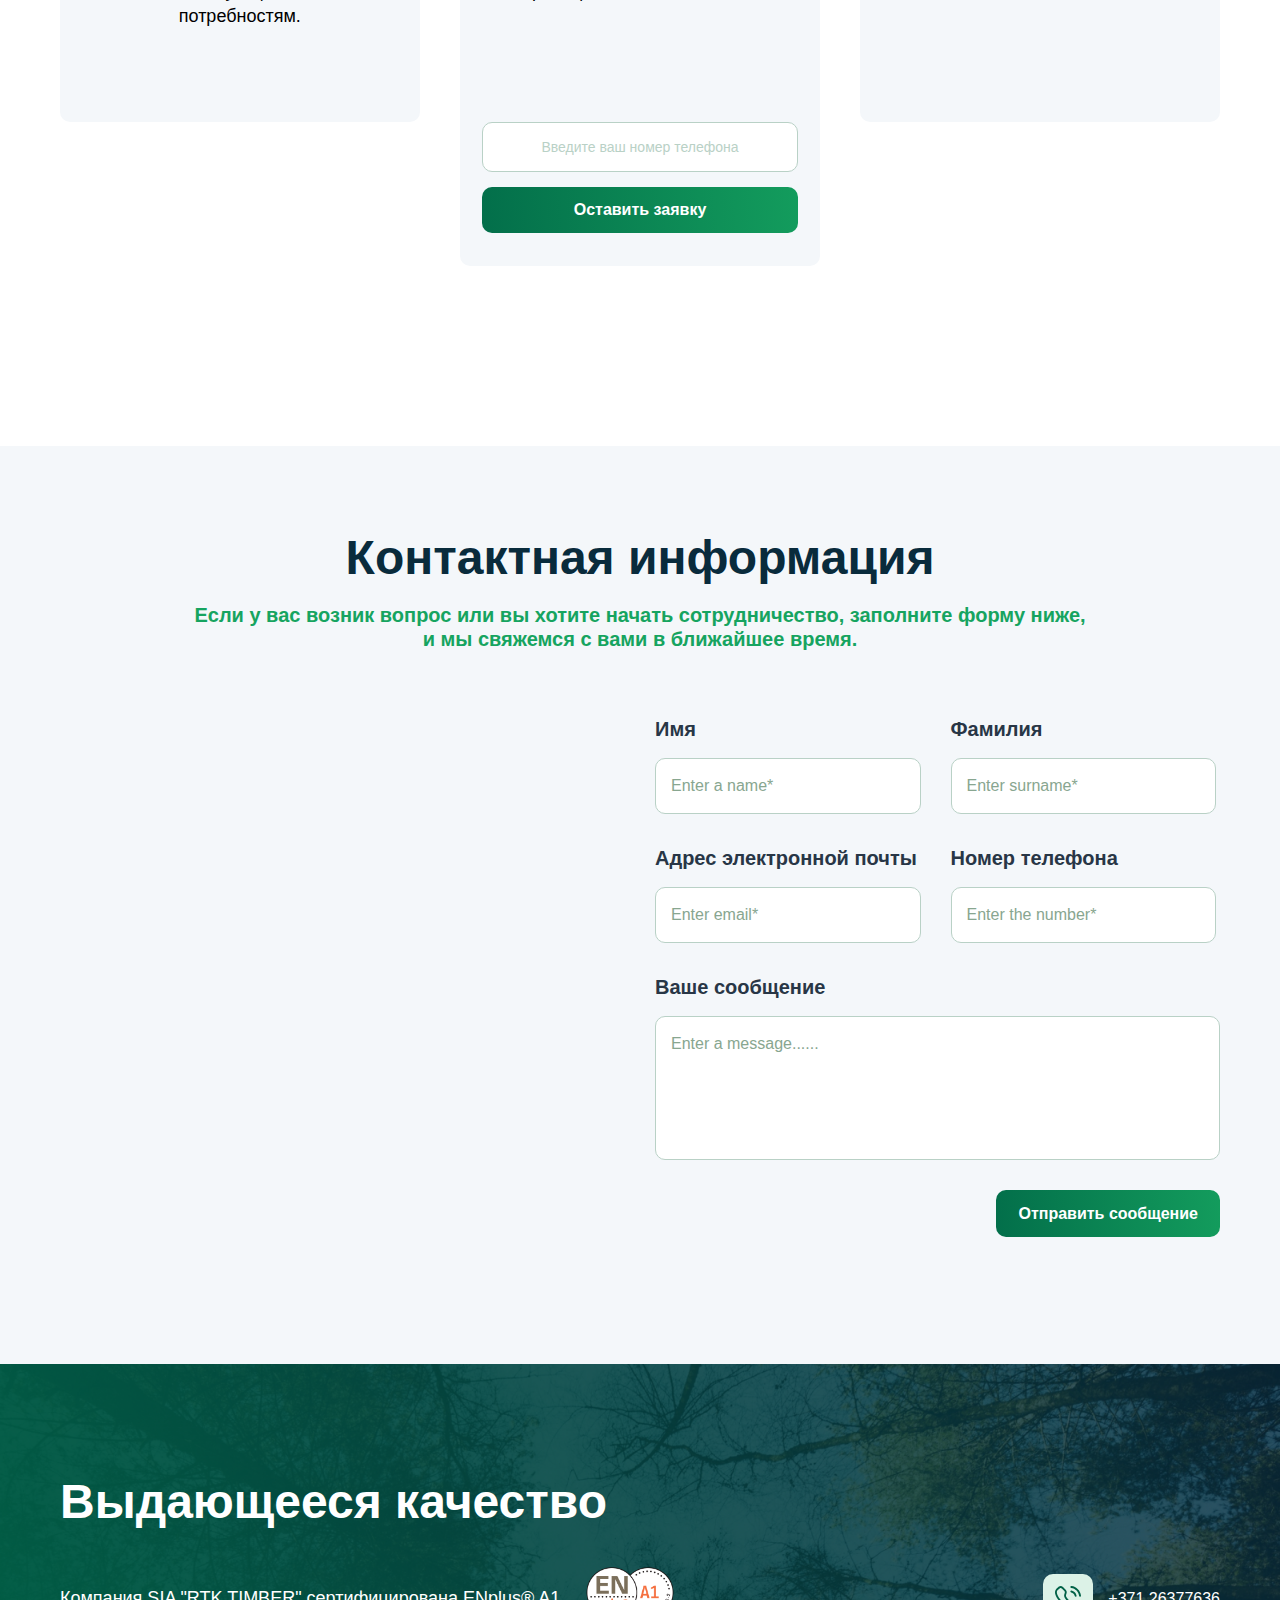
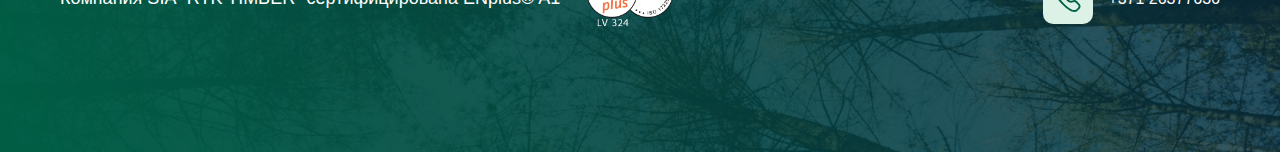
==== commit dd36c862: "Add files via upload" ====
--- a/index.html
+++ b/index.html
@@ -1,5 +1,6 @@
 <!DOCTYPE html>
 <html lang="ru">
+
 <head>
   <meta charset="UTF-8">
   <meta name="viewport" content="width=device-width, initial-scale=1.0">
@@ -8,6 +9,7 @@
   <link rel="stylesheet" href="css/global.css">
   <link rel="stylesheet" href="css/index.css">
 </head>
+
 <body>
   <button class="btn-pop-up">
     <img src="images/icons/question.svg" alt="иконка вопроса">
@@ -48,7 +50,8 @@
           <a class="header__nav-link lng-Contacts-mob" href="contacts.html">Контакты</a>
         </li>
         <li>
-          <a class="header__nav-btn--mobile lng-Start_cooperation-mob" href="index.html#formin">Начать сотрудничество</a>
+          <a class="header__nav-btn--mobile lng-Start_cooperation-mob" href="index.html#formin">Начать
+            сотрудничество</a>
         </li>
       </ul>
     </nav>
@@ -58,7 +61,7 @@
       <img src="images/logo.svg" alt="Логотип RTK TIMBER Ltd." width="114" height="70">
     </a>
     <nav class="d-center">
-     
+
       <ul class="header__nav-list d-center-between">
         <li>
           <a class="header__nav-link lng-Delivery" href="delivery.html">Доставка</a>
@@ -74,12 +77,12 @@
         </li>
       </ul>
       <select class="change-lang select">
-        <option value="de">DE</option>
+        <!-- <option value="de">DE</option> -->
         <option value="ru">RU</option>
         <option value="lv">LV</option>
-        <option value="it">IT</option>
-    </select>
-      <a  class="header__nav-btn lng-Start_cooperation" href="index.html#formin">Начать сотрудничество</a>
+        <!-- <option value="it">IT</option> -->
+      </select>
+      <a class="header__nav-btn lng-Start_cooperation" href="index.html#formin">Начать сотрудничество</a>
       <!-- <div>
         <select  class="header__nav-select" name="lang" id="select-lang">
           <option value="RU">RU</option>
@@ -102,17 +105,18 @@
         <div class="section-main__inner-left">
           <h1 class="section-main__title title-1 title-1-1 lng-Pellets">
             <!-- Приобретайте гранулы или брикеты, не покидая дома -->
-            Добро пожаловать на сайт RTK TIMBER – RICHWOOD PREMIUM PELLETS, лучшей марки древесных гранул! 
+            Добро пожаловать на сайт RTK TIMBER – RICHWOOD PREMIUM PELLETS, лучшей марки древесных гранул!
           </h1>
           <p class="section-main__text lng-Augstas">
-            Высококачественные продукты для всех желающих, нам важно доставлять клиенту самую лучшую и качественную продукцию, поэтому мы получили важнейшие сертификаты контроля качества.
+            Высококачественные продукты для всех желающих, нам важно доставлять клиенту самую лучшую и качественную
+            продукцию, поэтому мы получили важнейшие сертификаты контроля качества.
           </p>
           <a class="section-main__link lng-Produkte" href="#products">Наша продукция</a>
         </div>
         <div class="section-main__inner-rigth">
           <img src="images/lv324.png" alt="">
         </div>
-       
+
       </div>
     </section>
     <section class="section-products" id="products">
@@ -129,7 +133,7 @@
               <div class="products_list-item-top-rigth">
                 <img src="images/fn-card.png" alt="">
               </div>
-   
+
             </div>
             <div class="products_list-item-mid">
               <div class="products_list-item-mid-left">
@@ -140,9 +144,9 @@
                     <h4>1050 kg</h4>
                   </div>
                 </div>
-               
-              </div>
-              
+
+              </div>
+
             </div>
             <!-- <div class="products_list-item-bot">
               <button>Request a price</button>
@@ -168,7 +172,7 @@
               <div class="products_list-item-top-rigth">
                 <img src="images/products/wh.png" alt="">
               </div>
-   
+
             </div>
             <div class="products_list-item-mid">
               <div class="products_list-item-mid-left">
@@ -181,7 +185,7 @@
                 </div>
 
               </div>
-            
+
             </div>
             <!-- <div class="products_list-item-bot">
               <button>Request a price</button>
@@ -207,7 +211,7 @@
               <div class="products_list-item-top-rigth">
                 <img src="images/products/bigbag.jpg" class="products_list-item-top-rigth_img" alt="">
               </div>
-   
+
             </div>
             <div class="products_list-item-mid">
               <div class="products_list-item-mid-left">
@@ -218,11 +222,11 @@
                     <h4>1050 kg</h4>
                   </div>
                 </div>
-               
-              </div>
-      
-            </div>
-   
+
+              </div>
+
+            </div>
+
           </div>
           <div class="products-list__bottom">
             <div>
@@ -233,7 +237,7 @@
             <a class="products-list__link lng-Lasīt3" href="index.html#formin">Подробнее</a>
           </div>
         </li>
-      
+
 
       </ul>
       <div class="promo-banner">
@@ -261,7 +265,7 @@
       <section class="section-about">
         <h2 class="title-1 section-about__title">
           <p class="lng-trans-1 section-contacts__title">Почему выбирают нас?</p>
-          <span class="lng-trans-2">Основа вашего успешного решения</span> 
+          <span class="lng-trans-2">Основа вашего успешного решения</span>
         </h2>
         <ul class="section-about__list">
           <li class="section-about__item">
@@ -305,7 +309,8 @@
                   <span class="lng-trans-7">1 шаг</span>
                 </div>
                 <h3 class="card__title lng-trans-10">Выберите продукцию</h3>
-                <p class="card__text lng-trans-11">Ознакомьтесь с разделом «Продукты», изучите предлагаемый ассортимент и выберите товар, соответствующий вашим потребностям.</p>
+                <p class="card__text lng-trans-11">Ознакомьтесь с разделом «Продукты», изучите предлагаемый ассортимент
+                  и выберите товар, соответствующий вашим потребностям.</p>
               </div>
             </div>
           </li>
@@ -317,7 +322,8 @@
                   <span class="lng-trans-8">2 шаг</span>
                 </div>
                 <h3 class="card__title lng-trans-13">Свяжитесь с нами</h3>
-                <p class="card__text lng-trans-12">Отправьте заявку с указанием вида продукта, объема и места доставки, используя бланк заявки на домашней странице, или позвоните нам.</p>
+                <p class="card__text lng-trans-12">Отправьте заявку с указанием вида продукта, объема и места доставки,
+                  используя бланк заявки на домашней странице, или позвоните нам.</p>
               </div>
               <form class="card__bottom" action="index.html#formin">
                 <input class="card__bottom-input" type="tel" placeholder="Введите ваш номер телефона">
@@ -333,7 +339,8 @@
                   <span class="lng-trans-9">3 шаг</span>
                 </div>
                 <h3 class="card__title lng-trans-14">Выбор лучшего решения</h3>
-                <p class="card__text lng-trans-15">Мы подготовим предложение согласно вашим пожеланиям – вам останется только его подтвердить.</p>
+                <p class="card__text lng-trans-15">Мы подготовим предложение согласно вашим пожеланиям – вам останется
+                  только его подтвердить.</p>
               </div>
             </div>
           </li>
@@ -342,11 +349,15 @@
     </div>
     <section class="section-contacts">
       <h2 class="title-1 section-contacts__title lng-trans-17">Контактная информация</h2>
-      <p class="section-contacts__text lng-trans-18">Если у вас возник вопрос или вы хотите начать сотрудничество, заполните форму ниже, и мы свяжемся с вами в ближайшие дни.</p>
+      <p class="section-contacts__text lng-trans-18">Если у вас возник вопрос или вы хотите начать сотрудничество,
+        заполните форму ниже, и мы свяжемся с вами в ближайшие дни.</p>
       <div class="section-contacts__content">
         <div class="section-contacts__left">
           <div class="section-contacts__map">
-            <iframe src="https://www.google.com/maps/embed?pb=!1m18!1m12!1m3!1d2179.3280227084438!2d24.215294577461563!3d56.89176417352711!2m3!1f0!2f0!3f0!3m2!1i1024!2i768!4f13.1!3m3!1m2!1s0x46eed25c996e2869%3A0xe9f9d55bf4d96d21!2sAtbalss%20iela%205%2C%20Latgales%20priek%C5%A1pils%C4%93ta%2C%20R%C4%ABga%2C%20LV-1063%2C%20Latvija!5e0!3m2!1slv!2sru!4v1727194681802!5m2!1slv!2sru" width="100%" height="450" style="border:0;" allowfullscreen="" loading="lazy" referrerpolicy="no-referrer-when-downgrade"></iframe>
+            <iframe
+              src="https://www.google.com/maps/embed?pb=!1m18!1m12!1m3!1d2179.3280227084438!2d24.215294577461563!3d56.89176417352711!2m3!1f0!2f0!3f0!3m2!1i1024!2i768!4f13.1!3m3!1m2!1s0x46eed25c996e2869%3A0xe9f9d55bf4d96d21!2sAtbalss%20iela%205%2C%20Latgales%20priek%C5%A1pils%C4%93ta%2C%20R%C4%ABga%2C%20LV-1063%2C%20Latvija!5e0!3m2!1slv!2sru!4v1727194681802!5m2!1slv!2sru"
+              width="100%" height="450" style="border:0;" allowfullscreen="" loading="lazy"
+              referrerpolicy="no-referrer-when-downgrade"></iframe>
           </div>
 
         </div>
@@ -396,7 +407,7 @@
             </div>
             <a href="mailto:dsasdasd@sample.com">dsasdasd@sample.com</a>
           </div> -->
-          <div class="footer__contact"> 
+          <div class="footer__contact">
             <div class="footer__contact-icon">
               <img src="images/icons/phone-active.svg" alt="иконка">
             </div>
@@ -420,7 +431,7 @@
           </div> -->
         </div>
       </div>
-   
+
     </div>
     <!-- <div class="footer__right-wrapper">
       <div class="footer__right">
@@ -434,4 +445,5 @@
   <script src="js/index.js"></script>
   <script src="js/lang.js"></script>
 </body>
+
 </html>--- a/css/global.css
+++ b/css/global.css
@@ -632,7 +632,9 @@
 .section-contacts__form-btn:hover {
   background: var(--gradient-1-hover);
 }
-
+.text-1 {
+  max-width: 1000px;
+}
 @media (max-width: 1200px) {
   .section-contacts__form label {
     width: 100%;
